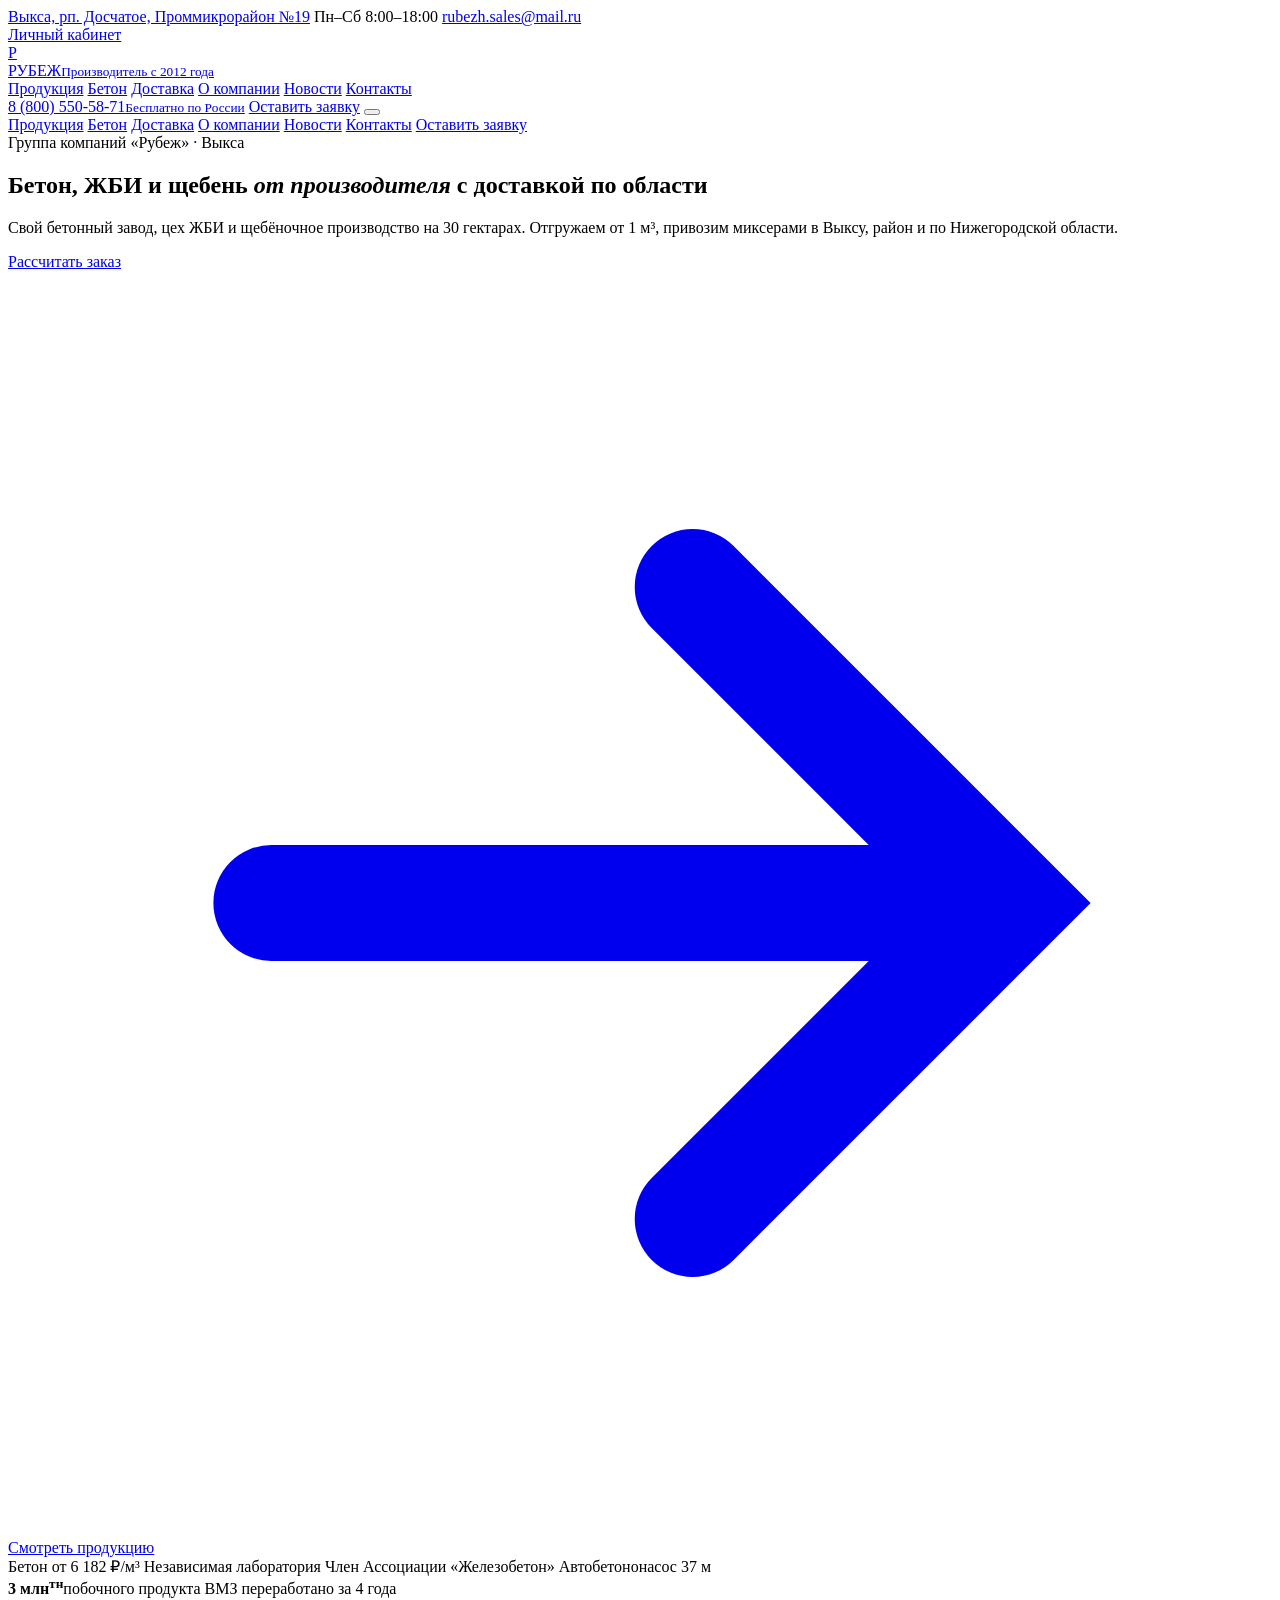
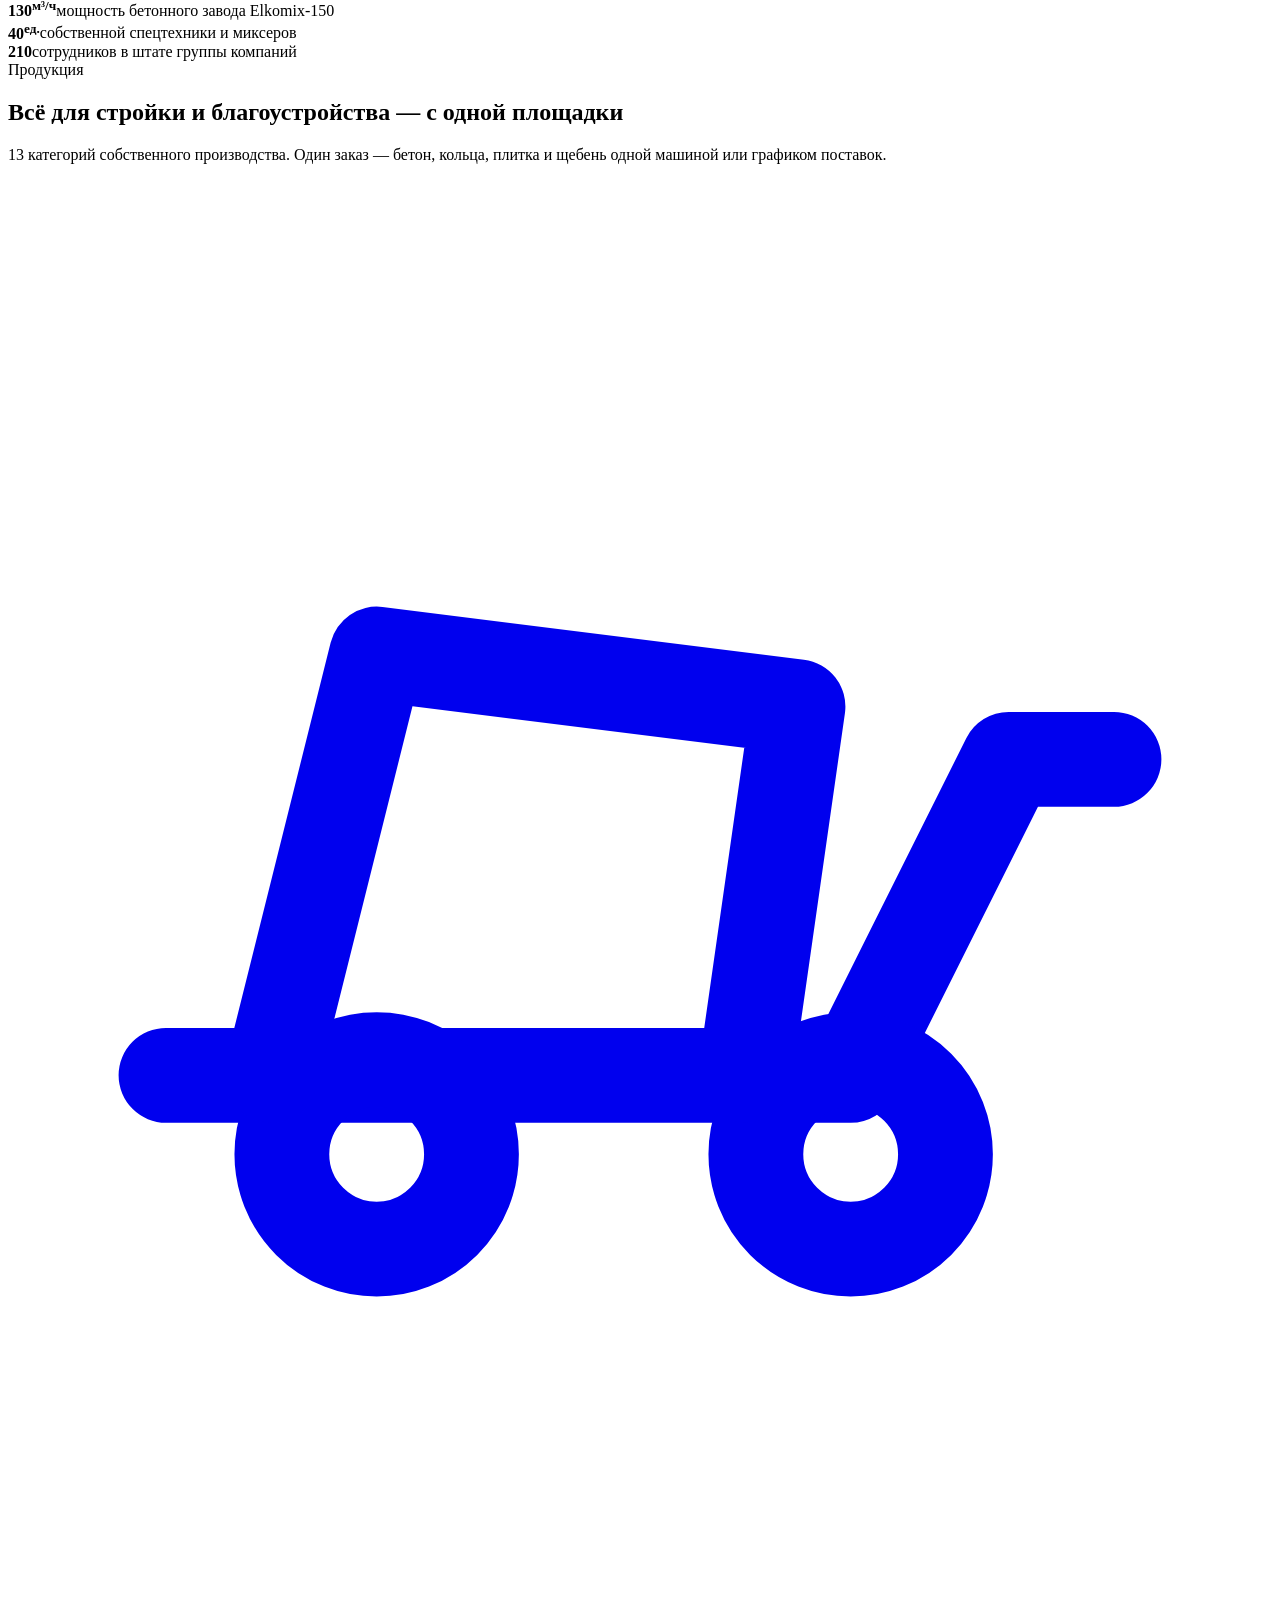
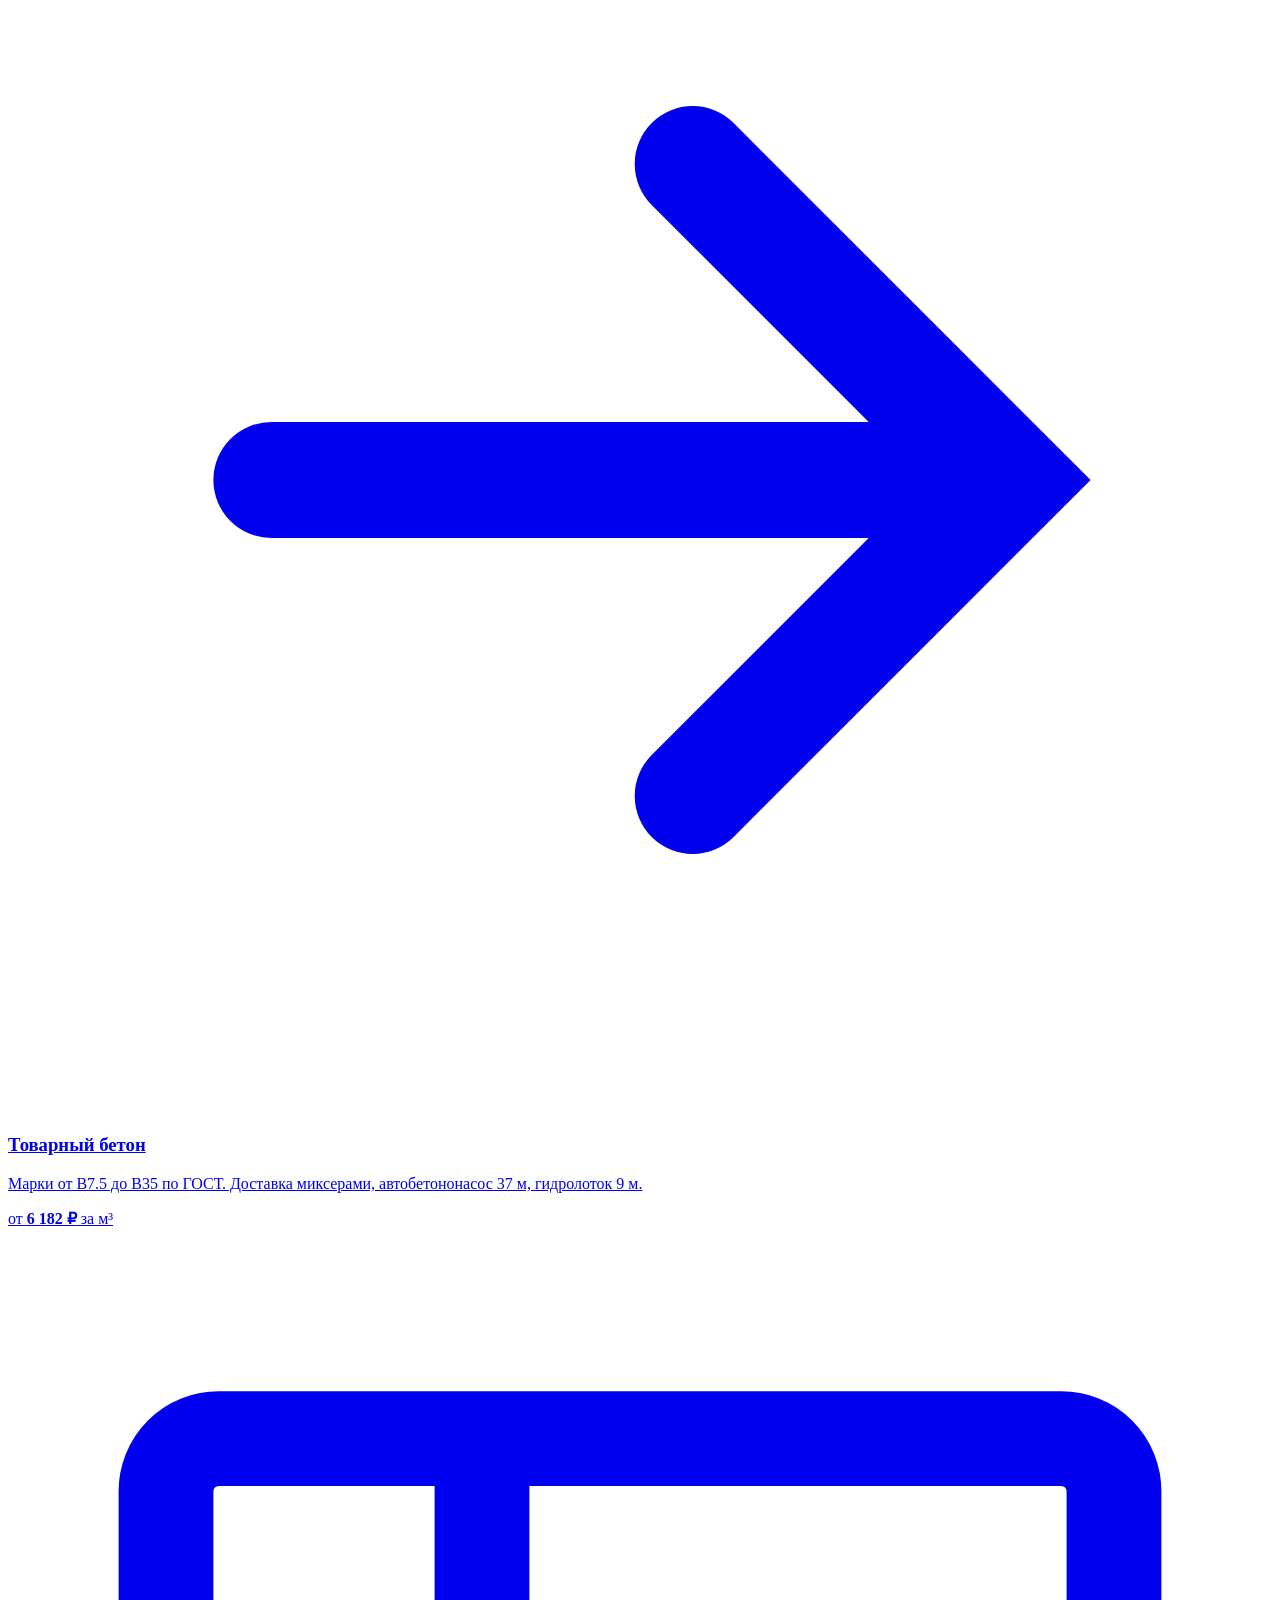
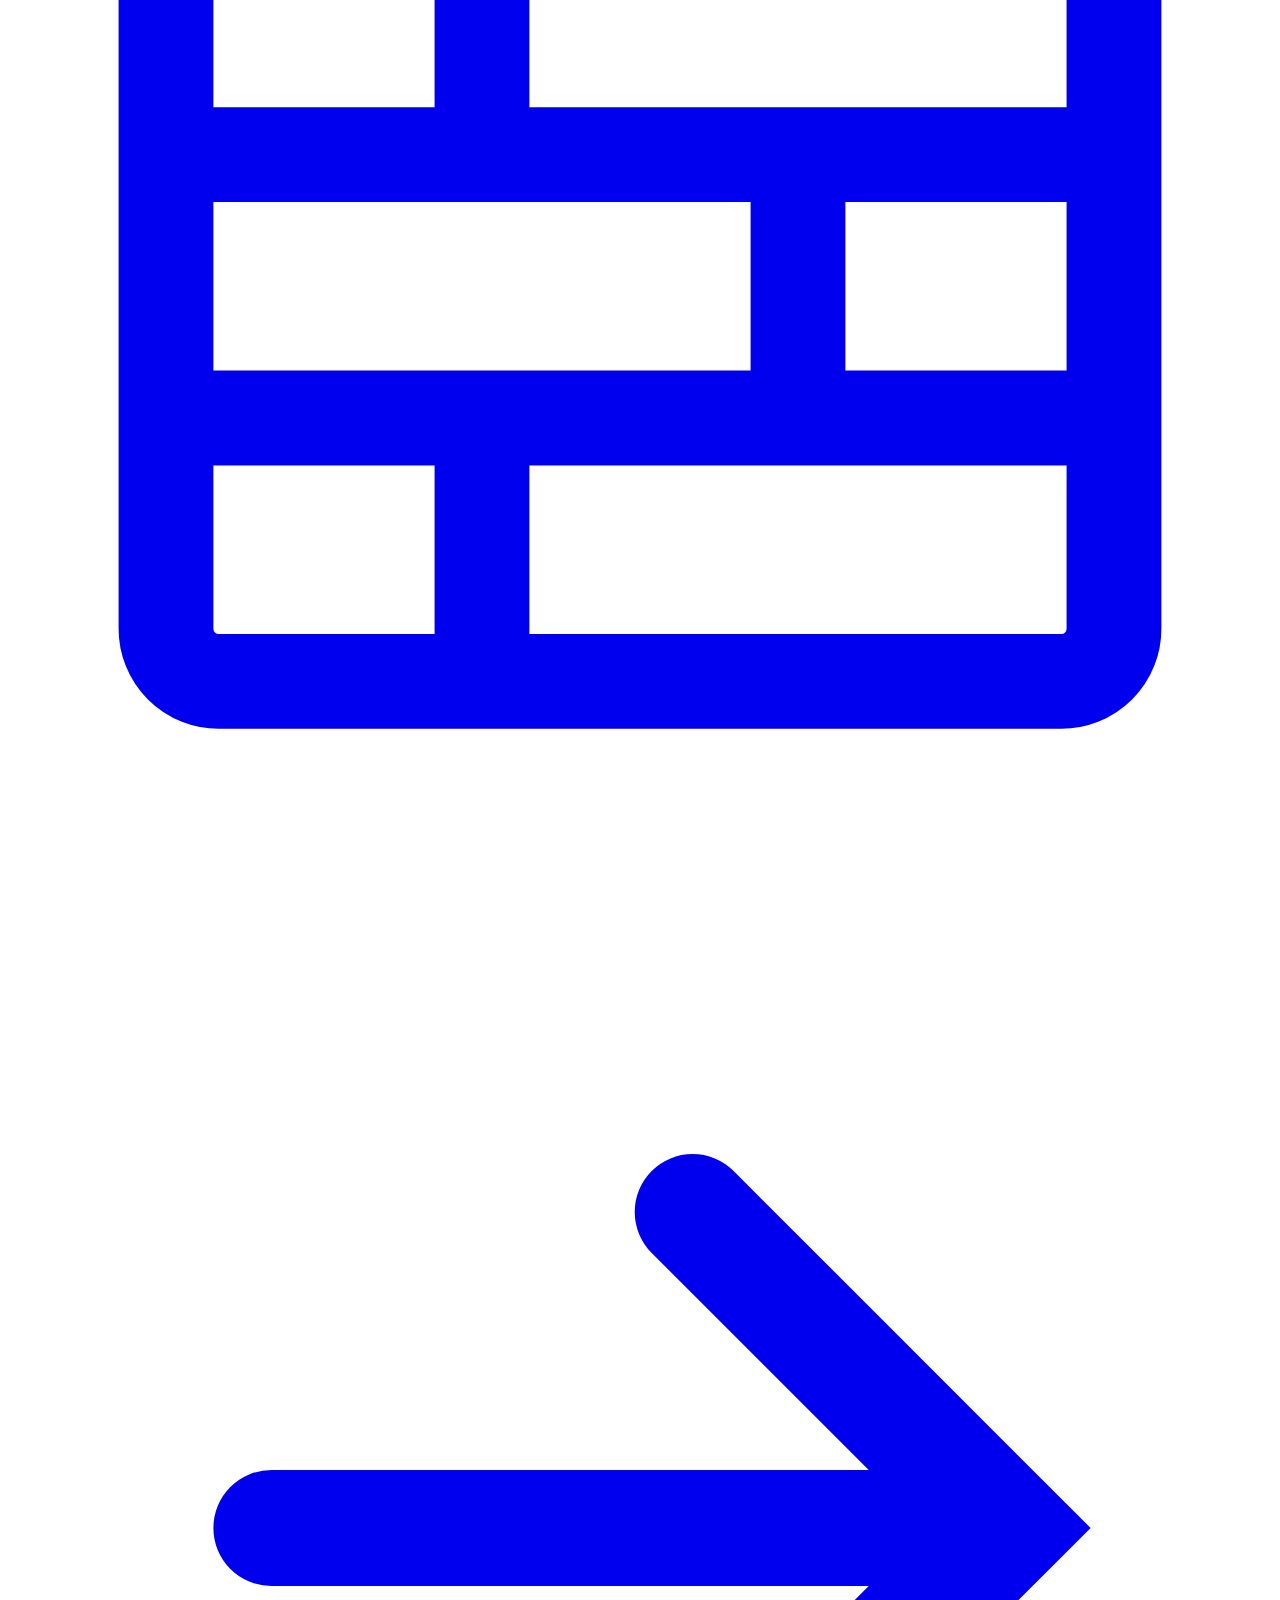
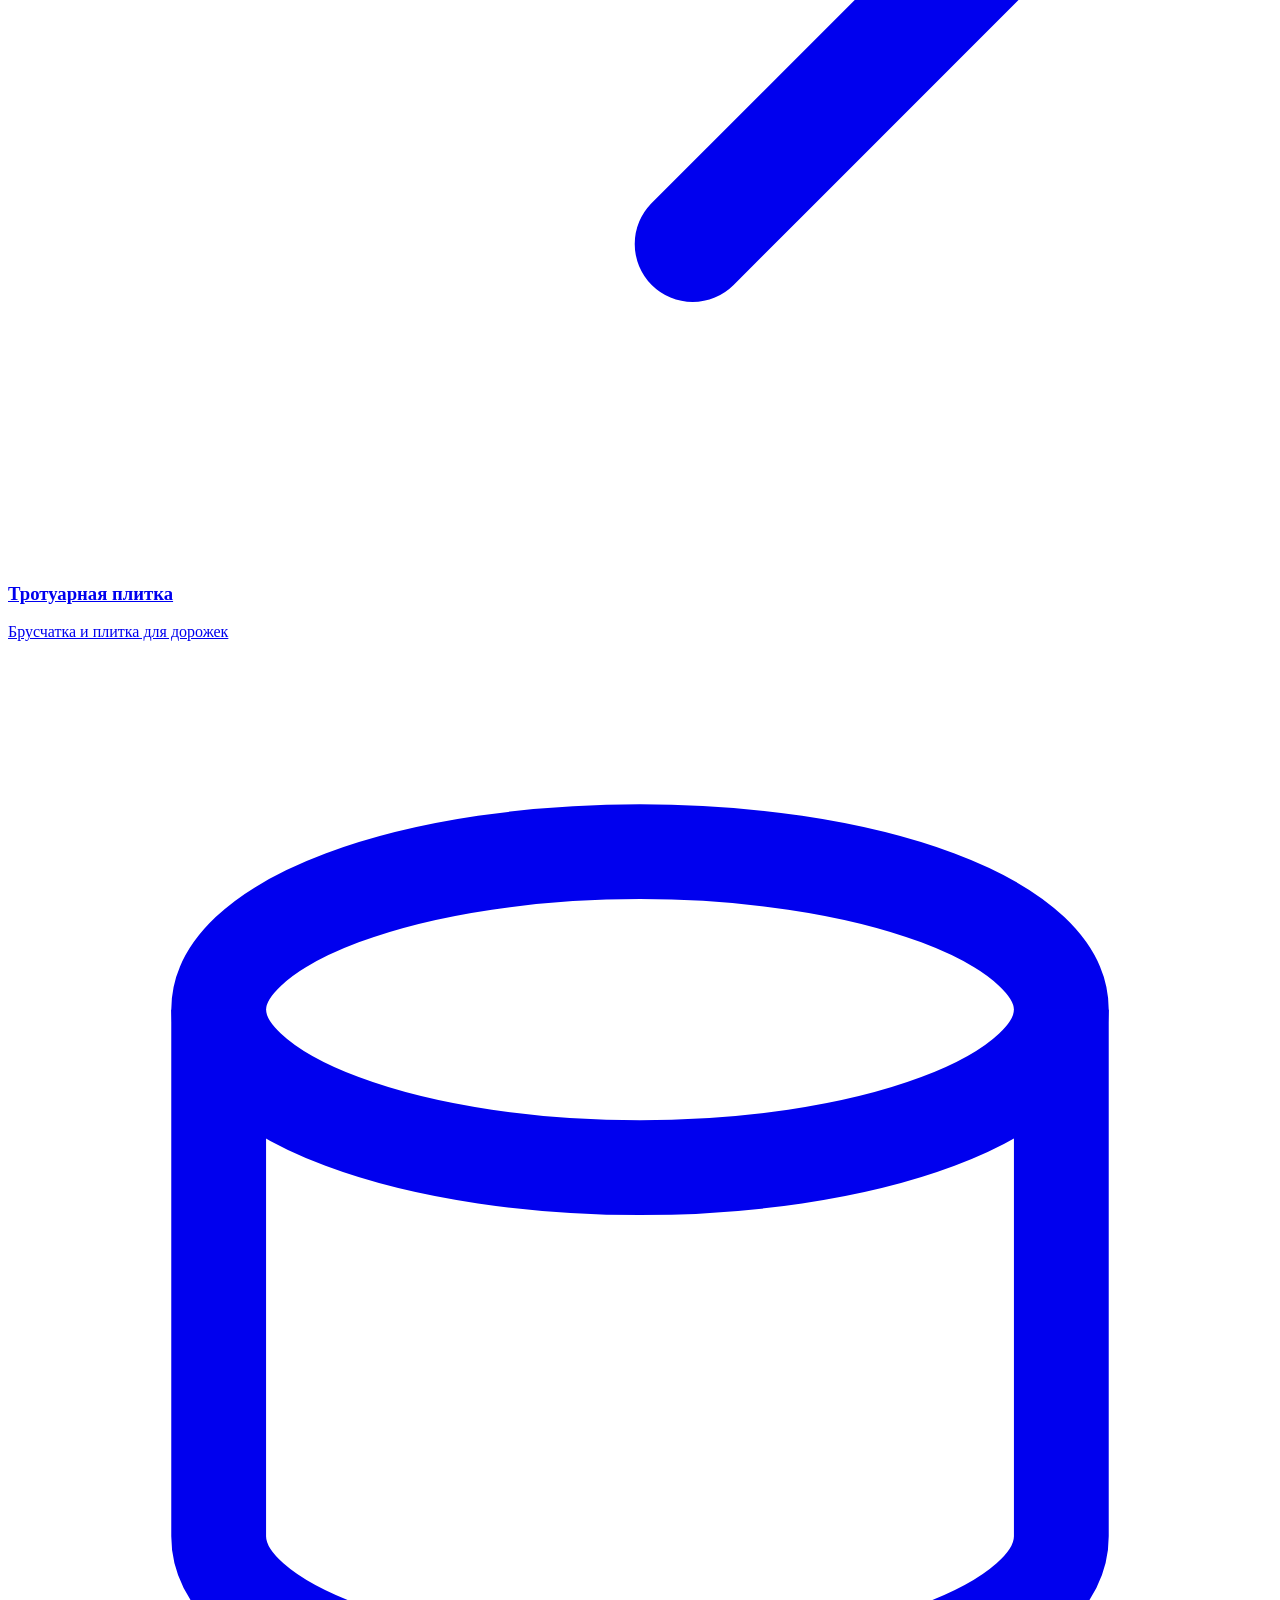
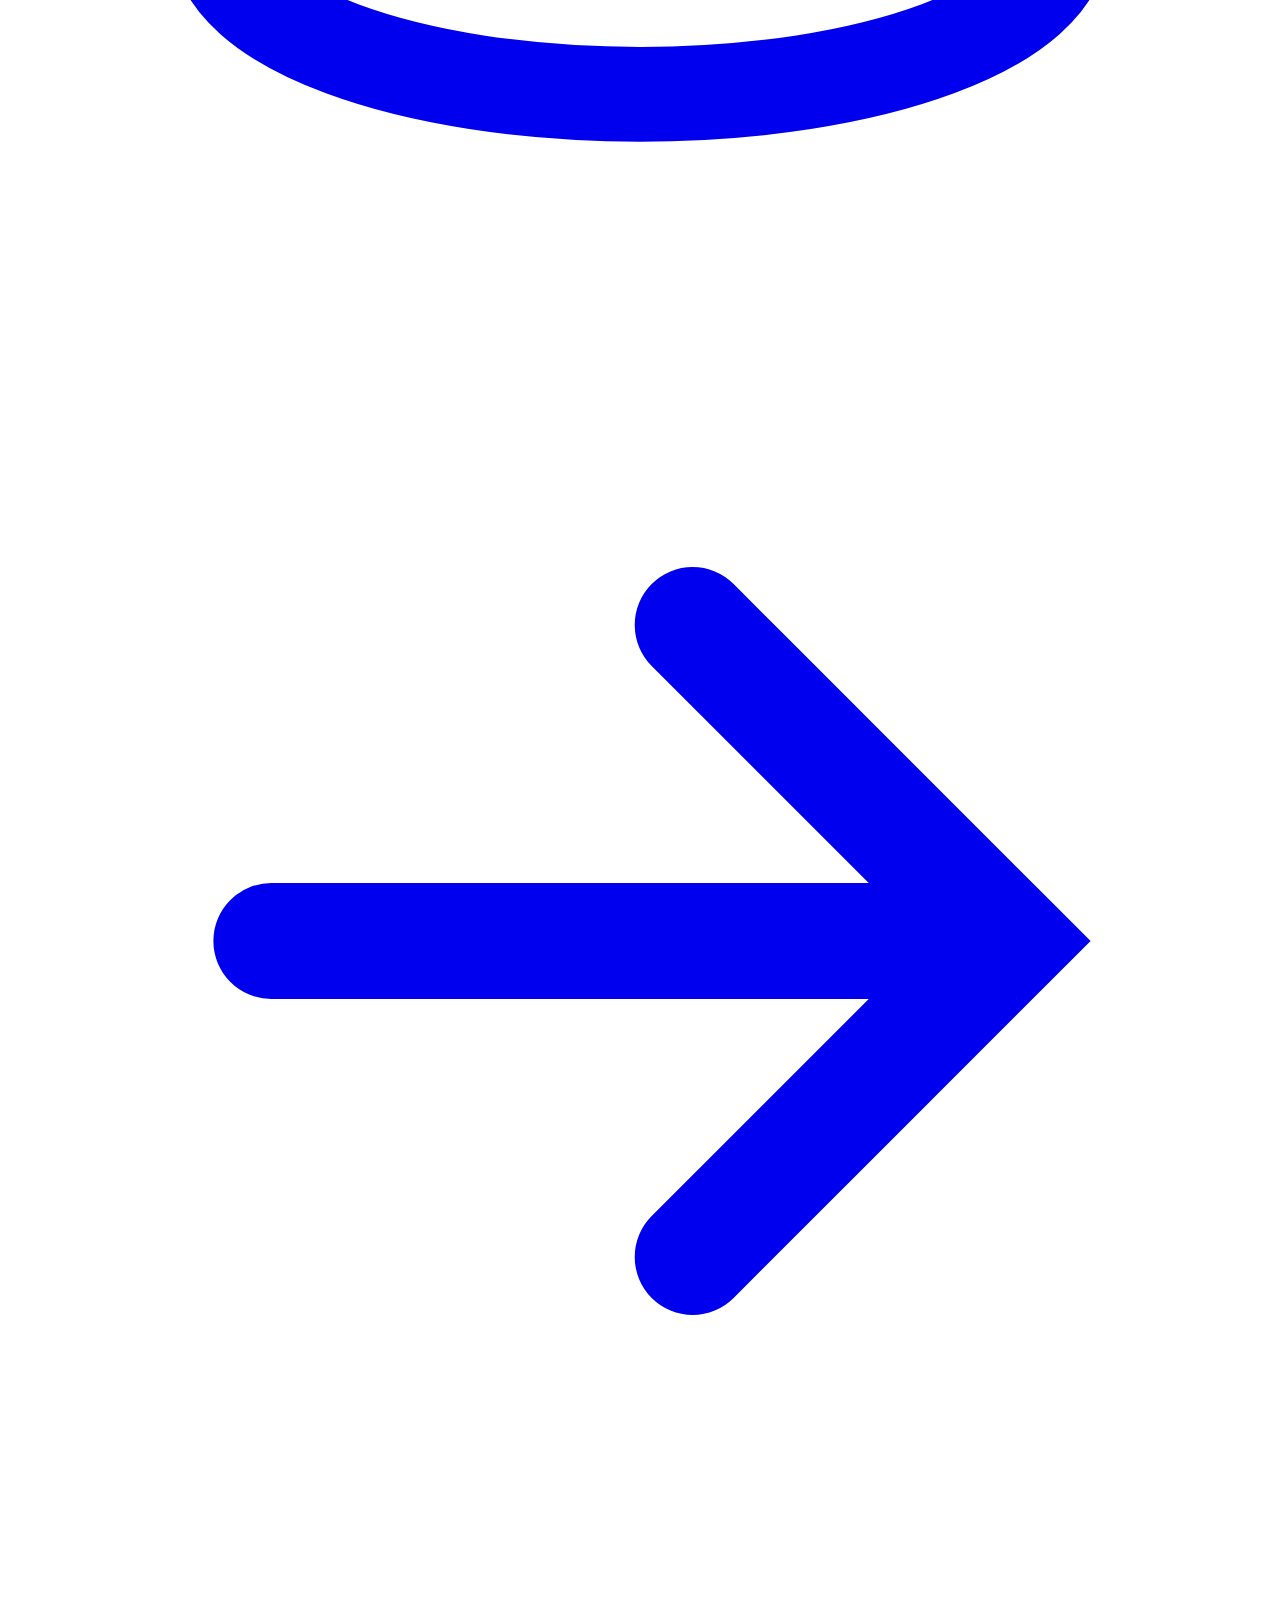
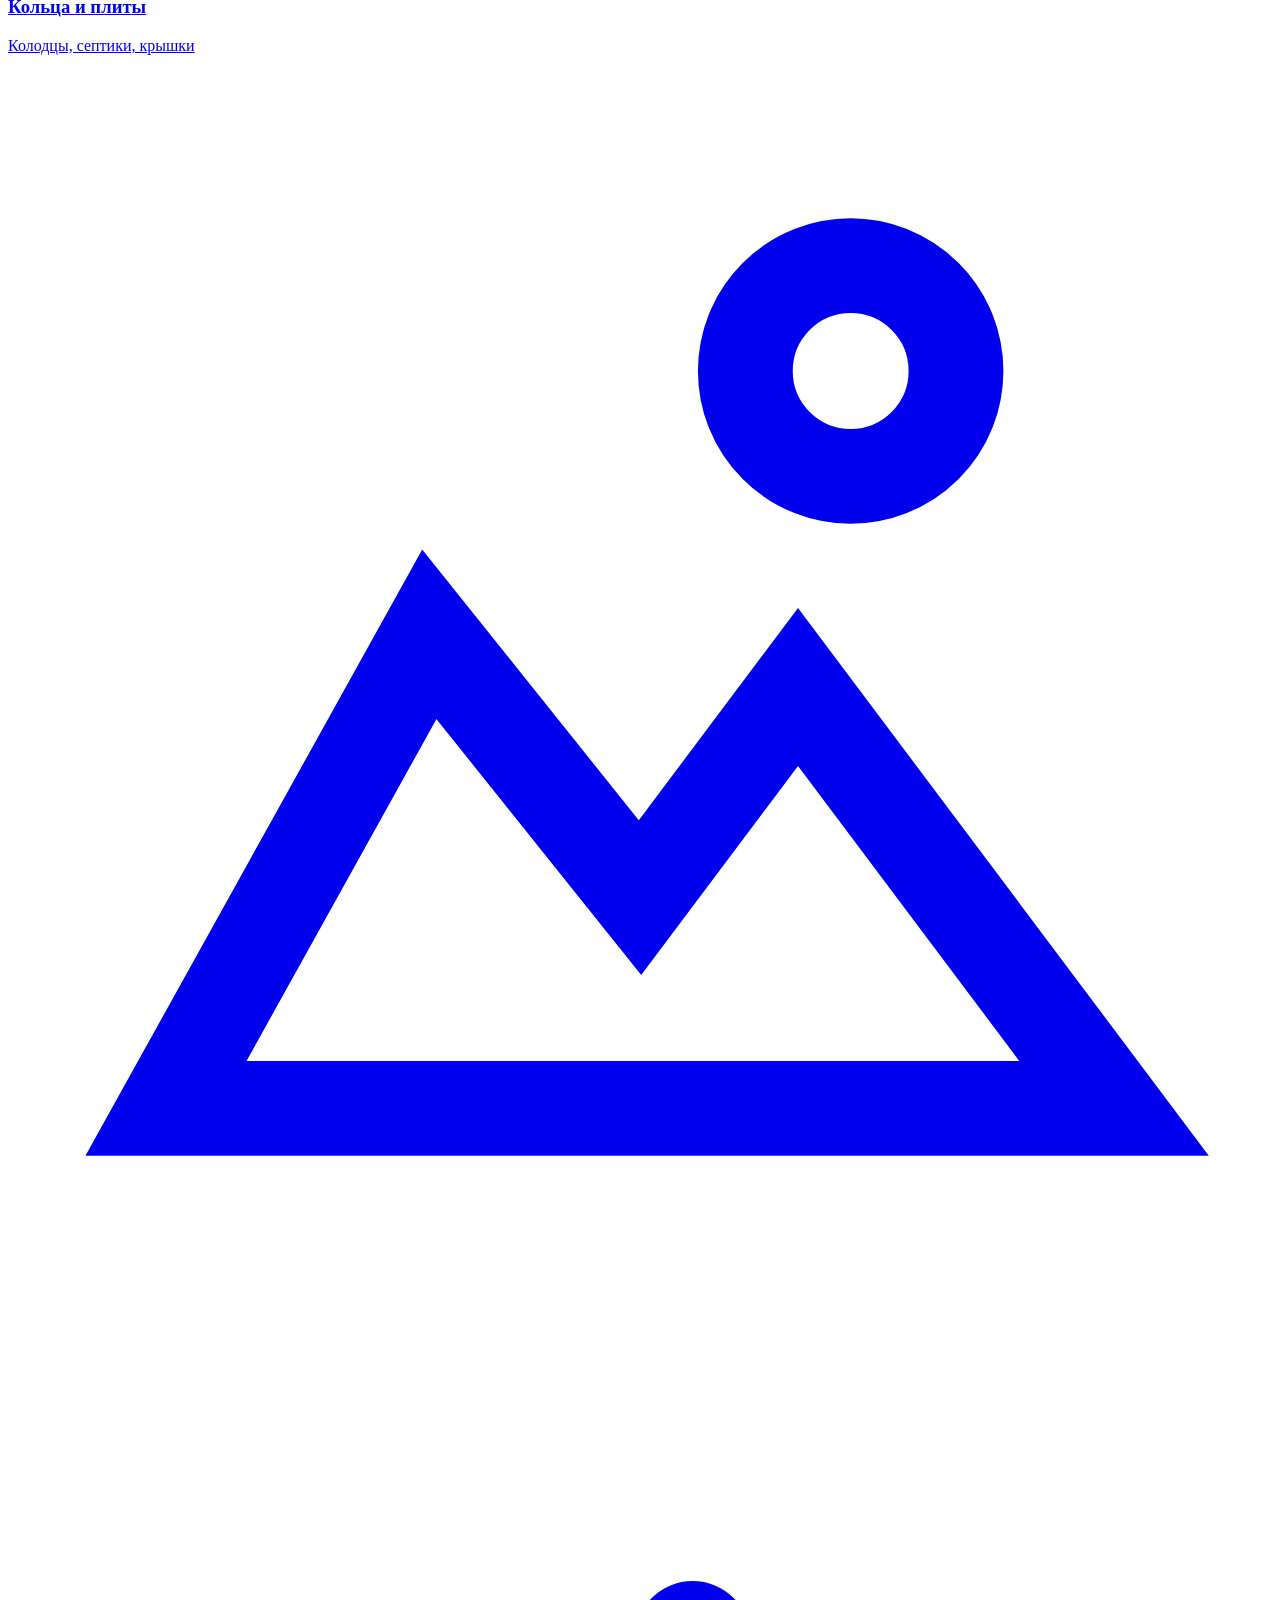
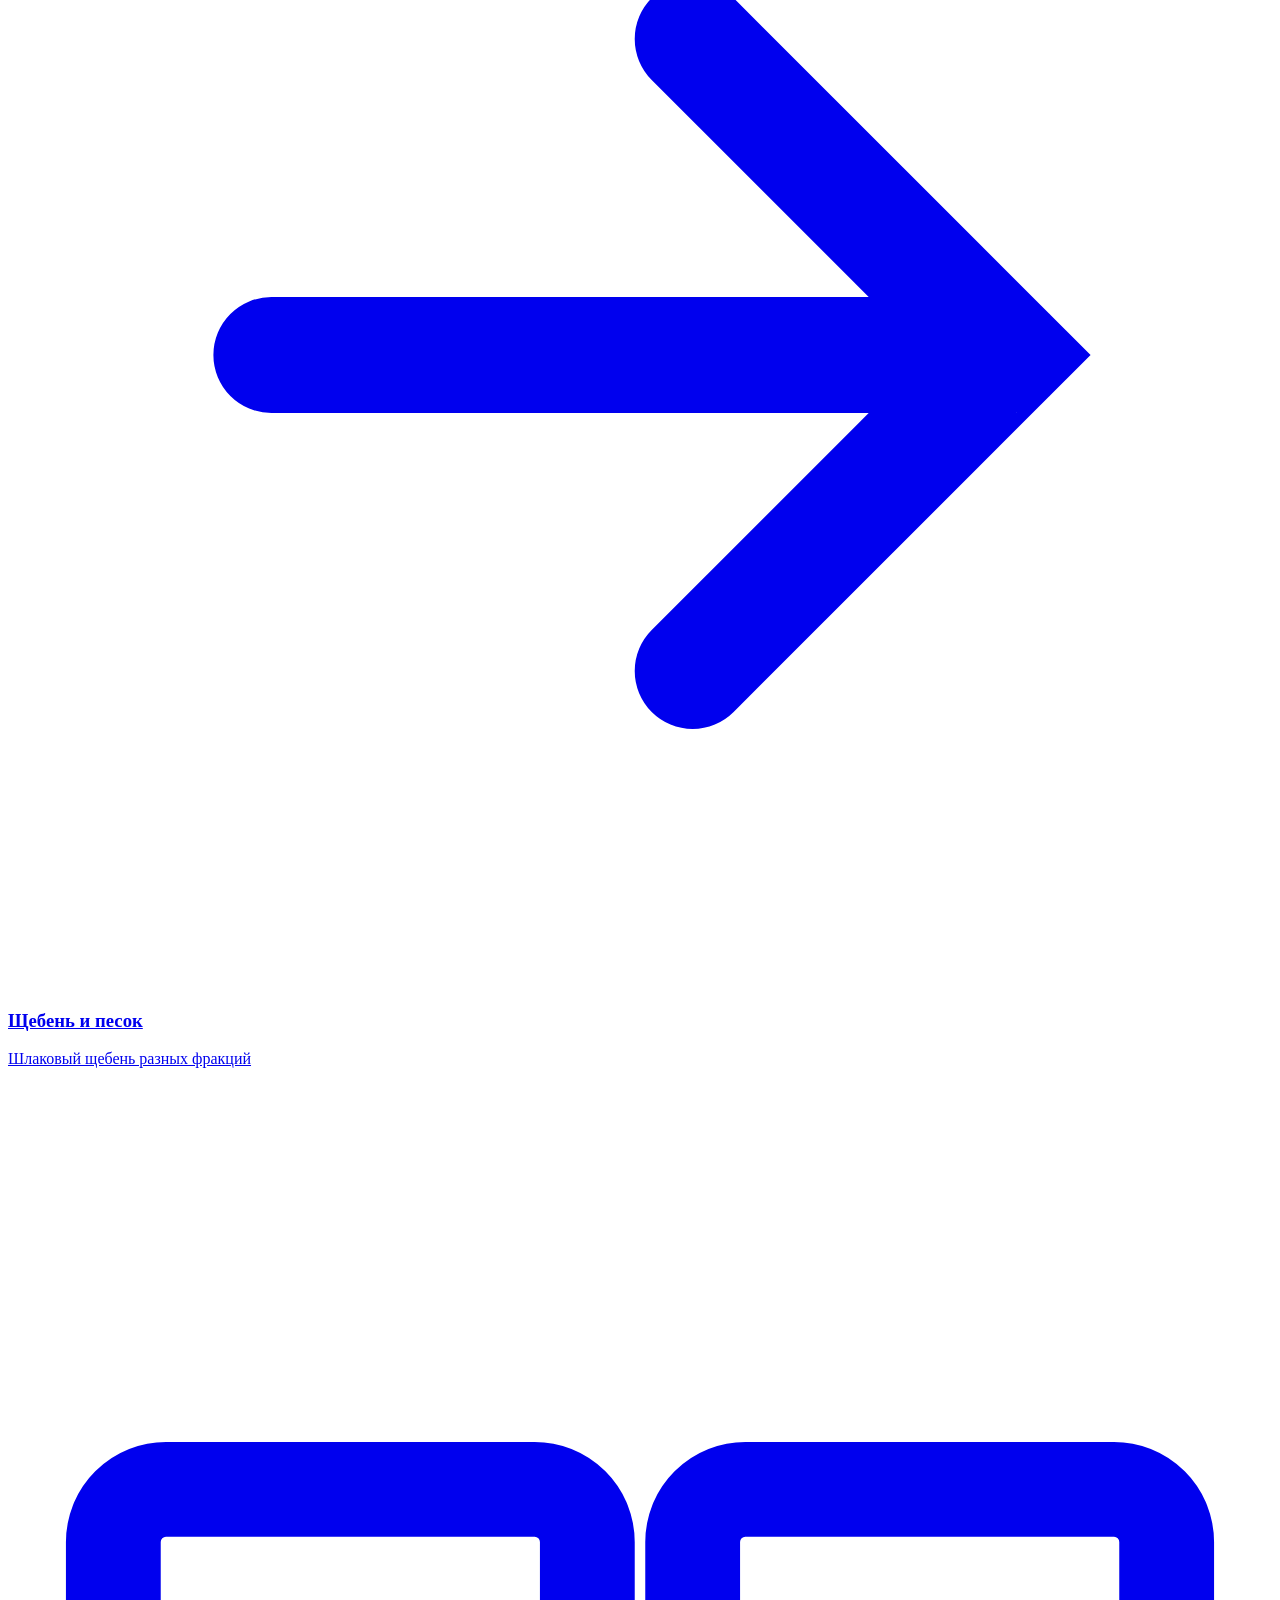
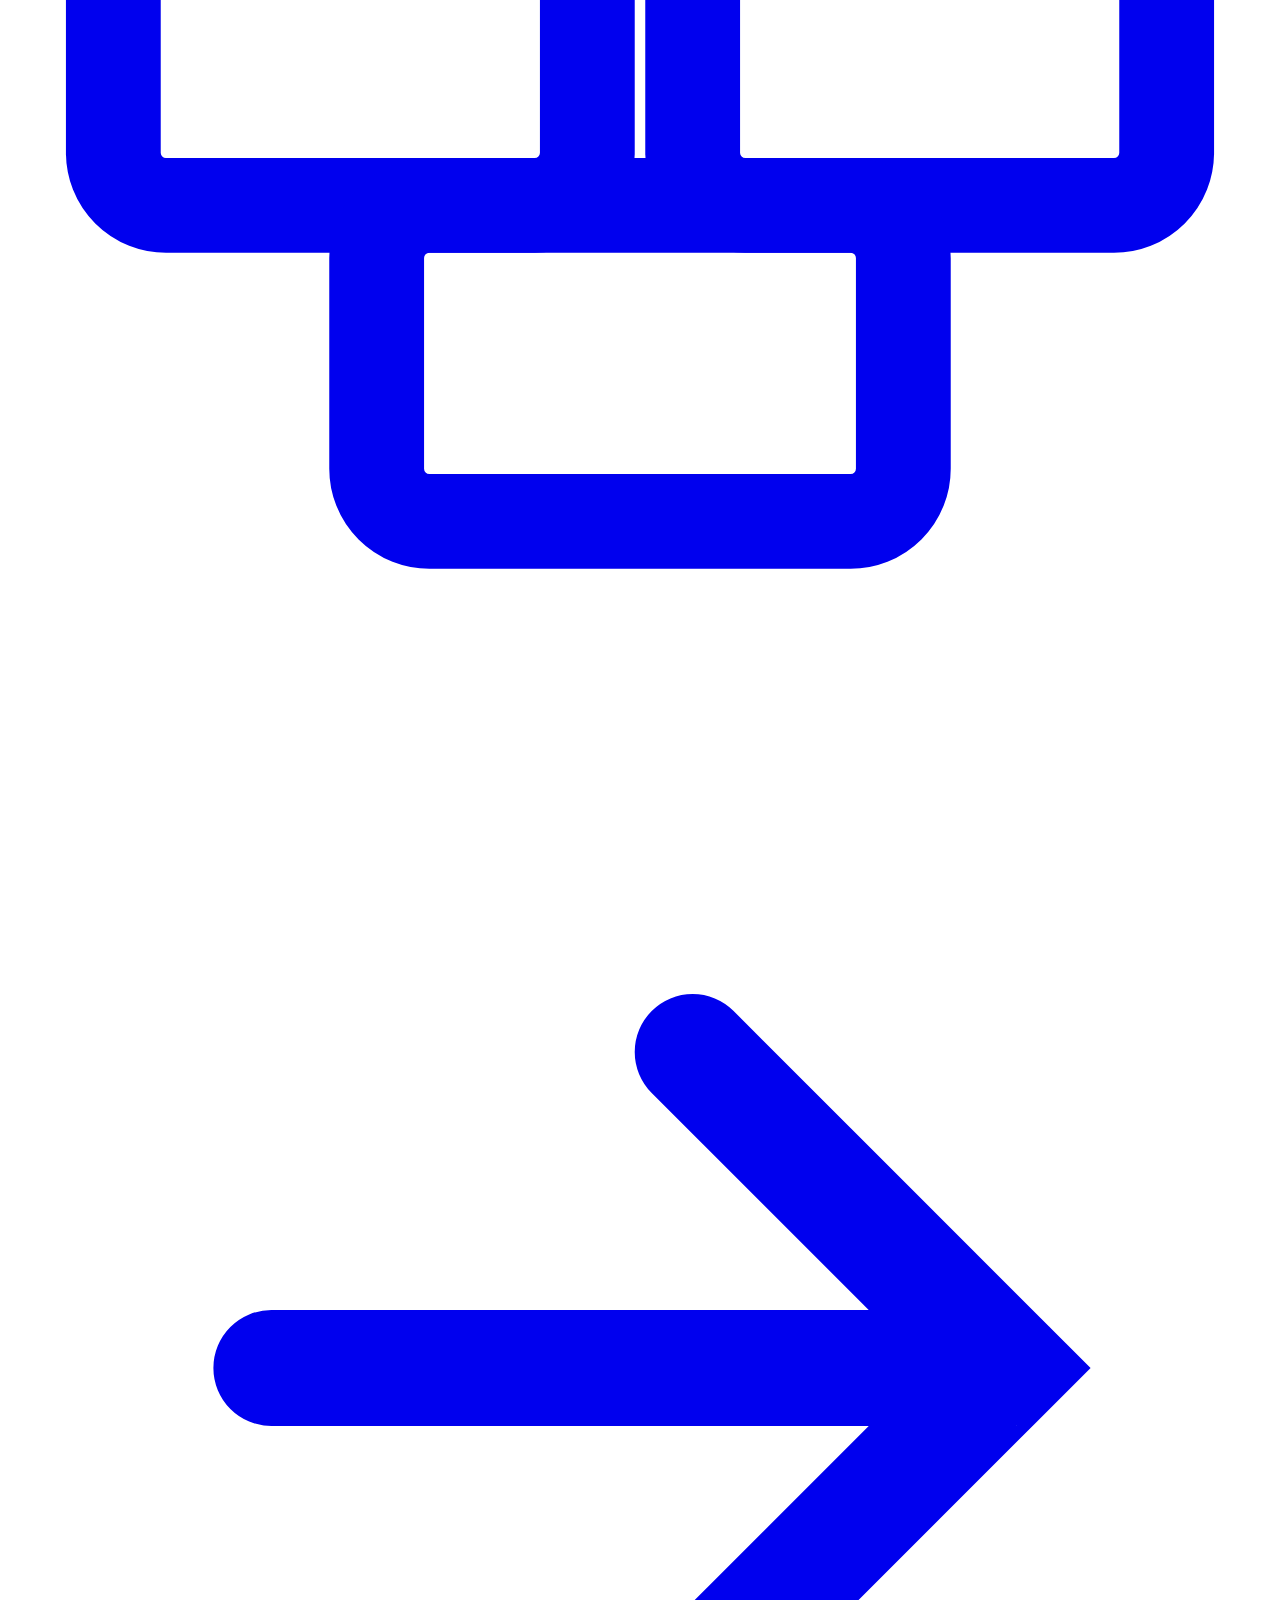
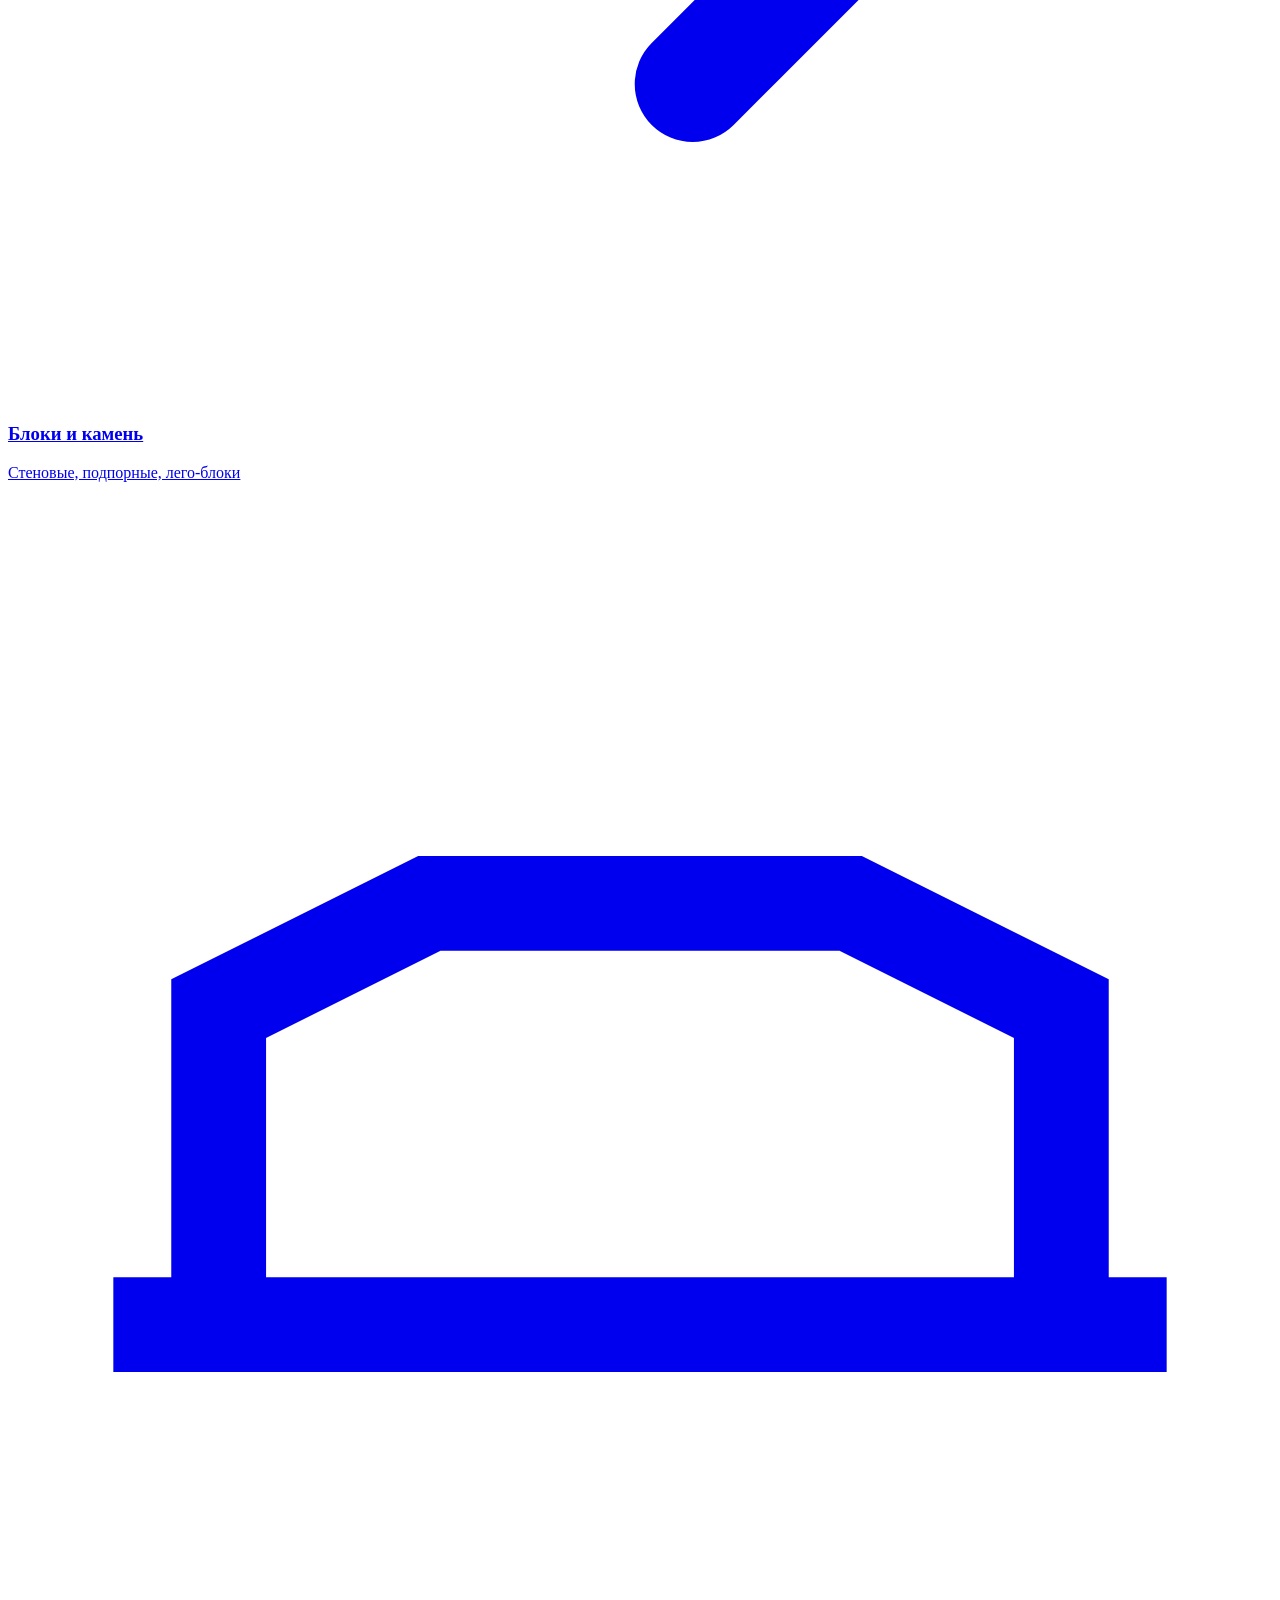
==== index.html @ ec4f53f9 "Add files via upload" ====
<!doctype html>
<html lang="ru">
<head>
<meta charset="utf-8">
<meta name="viewport" content="width=device-width, initial-scale=1">
<title>ГК «Рубеж» — бетон, ЖБИ и нерудные материалы от производителя в Выксе</title>
<meta name="description" content="Собственное производство бетона, ЖБИ, тротуарной плитки, щебня и песка в Выксе. Доставка миксерами по Выксе, району и Нижегородской области. Звоните: 8 (800) 550-58-71">
<link rel="preconnect" href="https://fonts.googleapis.com">
<link rel="preconnect" href="https://fonts.gstatic.com" crossorigin>
<link href="https://fonts.googleapis.com/css2?family=Manrope:wght@400;500;600;700;800&family=Unbounded:wght@500;600;700&display=swap" rel="stylesheet">
<link rel="stylesheet" href="assets/style.css">
</head>
<body>

<div class="topbar">
  <div class="container">
    <div class="tb-left">
      <a href="#contacts">Выкса, рп. Досчатое, Проммикрорайон №19</a>
      <span>Пн–Сб 8:00–18:00</span>
      <a href="mailto:rubezh.sales@mail.ru">rubezh.sales@mail.ru</a>
    </div>
    <a href="#">Личный кабинет</a>
  </div>
</div>

<header class="header">
  <div class="container">
    <a href="index.html" class="logo">
      <div class="logo-mark"><span>Р</span></div>
      <div>РУБЕЖ<small>Производитель с 2012 года</small></div>
    </a>
    <nav class="nav">
      <a href="#catalog">Продукция</a>
      <a href="beton.html">Бетон</a>
      <a href="#delivery">Доставка</a>
      <a href="#about">О компании</a>
      <a href="#news">Новости</a>
      <a href="#contacts">Контакты</a>
    </nav>
    <div class="header-right">
      <a href="tel:88005505871" class="phone">8 (800) 550-58-71<small>Бесплатно по России</small></a>
      <a href="#lead" class="btn btn-accent btn-sm">Оставить заявку</a>
      <button class="burger" aria-label="Меню"><span></span></button>
    </div>
  </div>
</header>
<div class="mobile-menu">
  <a href="#catalog">Продукция</a>
  <a href="beton.html">Бетон</a>
  <a href="#delivery">Доставка</a>
  <a href="#about">О компании</a>
  <a href="#news">Новости</a>
  <a href="#contacts">Контакты</a>
  <a href="#lead" class="btn btn-accent">Оставить заявку</a>
</div>

<!-- HERO -->
<section class="hero">
  <div class="hero-bg"></div>
  <div class="hero-grid"></div>
  <div class="container">
    <span class="eyebrow">Группа компаний «Рубеж» · Выкса</span>
    <h1>Бетон, ЖБИ и щебень <em>от&nbsp;производителя</em> с&nbsp;доставкой по&nbsp;области</h1>
    <p class="hero-lead">Свой бетонный завод, цех ЖБИ и щебёночное производство на 30 гектарах. Отгружаем от 1 м³, привозим миксерами в Выксу, район и по Нижегородской области.</p>
    <div class="hero-cta">
      <a href="#lead" class="btn btn-accent">Рассчитать заказ
        <svg class="arrow" viewBox="0 0 24 24" fill="none" stroke="currentColor" stroke-width="2.2" stroke-linecap="round"><path d="M5 12h14M13 6l6 6-6 6"/></svg></a>
      <a href="#catalog" class="btn btn-ghost">Смотреть продукцию</a>
    </div>
    <div class="hero-tags">
      <span class="tag">Бетон от 6 182 ₽/м³</span>
      <span class="tag">Независимая лаборатория</span>
      <span class="tag">Член Ассоциации «Железобетон»</span>
      <span class="tag">Автобетононасос 37 м</span>
    </div>
    <div class="hero-stats">
      <div class="stat"><b>3 млн<sup>тн</sup></b><span>побочного продукта ВМЗ переработано за 4 года</span></div>
      <div class="stat"><b>130<sup>м³/ч</sup></b><span>мощность бетонного завода Elkomix-150</span></div>
      <div class="stat"><b>40<sup>ед.</sup></b><span>собственной спецтехники и миксеров</span></div>
      <div class="stat"><b>210</b><span>сотрудников в штате группы компаний</span></div>
    </div>
  </div>
</section>

<!-- CATALOG -->
<section class="section" id="catalog">
  <div class="container">
    <div class="section-head reveal">
      <div>
        <span class="eyebrow">Продукция</span>
        <h2>Всё для стройки и благоустройства — с одной площадки</h2>
      </div>
      <p>13 категорий собственного производства. Один заказ — бетон, кольца, плитка и щебень одной машиной или графиком поставок.</p>
    </div>

    <div class="cats reveal">
      <a href="beton.html" class="cat featured">
        <div class="cat-ico">
          <svg viewBox="0 0 24 24" fill="none" stroke="currentColor" stroke-width="1.8" stroke-linecap="round" stroke-linejoin="round"><path d="M3 17h13l3-6h2"/><circle cx="7" cy="18.5" r="1.8"/><circle cx="16" cy="18.5" r="1.8"/><path d="M5 17l2-8 8 1-1 7"/></svg>
        </div>
        <span class="go"><svg class="arrow" viewBox="0 0 24 24" fill="none" stroke="currentColor" stroke-width="2.2" stroke-linecap="round"><path d="M5 12h14M13 6l6 6-6 6"/></svg></span>
        <div>
          <h3>Товарный бетон</h3>
          <p>Марки от В7.5 до В35 по ГОСТ. Доставка миксерами, автобетононасос 37 м, гидролоток 9 м.</p>
          <div class="from" style="margin-top:16px">от <b>6 182 ₽</b> за м³</div>
        </div>
      </a>

      <a href="#" class="cat">
        <div class="cat-ico"><svg viewBox="0 0 24 24" fill="none" stroke="currentColor" stroke-width="1.8"><rect x="3" y="4" width="18" height="16" rx="1"/><path d="M3 10h18M3 15h18M9 4v6M15 10v5M9 15v5"/></svg></div>
        <span class="go"><svg class="arrow" viewBox="0 0 24 24" fill="none" stroke="currentColor" stroke-width="2.2" stroke-linecap="round"><path d="M5 12h14M13 6l6 6-6 6"/></svg></span>
        <div><h3>Тротуарная плитка</h3><div class="from">Брусчатка и плитка для дорожек</div></div>
      </a>
      <a href="#" class="cat">
        <div class="cat-ico"><svg viewBox="0 0 24 24" fill="none" stroke="currentColor" stroke-width="1.8"><ellipse cx="12" cy="7" rx="8" ry="3"/><path d="M4 7v10c0 1.7 3.6 3 8 3s8-1.3 8-3V7"/></svg></div>
        <span class="go"><svg class="arrow" viewBox="0 0 24 24" fill="none" stroke="currentColor" stroke-width="2.2" stroke-linecap="round"><path d="M5 12h14M13 6l6 6-6 6"/></svg></span>
        <div><h3>Кольца и плиты</h3><div class="from">Колодцы, септики, крышки</div></div>
      </a>
      <a href="#" class="cat">
        <div class="cat-ico"><svg viewBox="0 0 24 24" fill="none" stroke="currentColor" stroke-width="1.8"><path d="M3 20l5-9 4 5 3-4 6 8z"/><circle cx="16" cy="6" r="2"/></svg></div>
        <span class="go"><svg class="arrow" viewBox="0 0 24 24" fill="none" stroke="currentColor" stroke-width="2.2" stroke-linecap="round"><path d="M5 12h14M13 6l6 6-6 6"/></svg></span>
        <div><h3>Щебень и песок</h3><div class="from">Шлаковый щебень разных фракций</div></div>
      </a>
      <a href="#" class="cat">
        <div class="cat-ico"><svg viewBox="0 0 24 24" fill="none" stroke="currentColor" stroke-width="1.8"><rect x="2" y="8" width="9" height="6" rx="1"/><rect x="13" y="8" width="9" height="6" rx="1"/><rect x="7" y="14" width="10" height="6" rx="1"/></svg></div>
        <span class="go"><svg class="arrow" viewBox="0 0 24 24" fill="none" stroke="currentColor" stroke-width="2.2" stroke-linecap="round"><path d="M5 12h14M13 6l6 6-6 6"/></svg></span>
        <div><h3>Блоки и камень</h3><div class="from">Стеновые, подпорные, лего-блоки</div></div>
      </a>

      <a href="#" class="cat">
        <div class="cat-ico"><svg viewBox="0 0 24 24" fill="none" stroke="currentColor" stroke-width="1.8"><path d="M2 16h20M4 16V10l4-2h8l4 2v6"/></svg></div>
        <span class="go"><svg class="arrow" viewBox="0 0 24 24" fill="none" stroke="currentColor" stroke-width="2.2" stroke-linecap="round"><path d="M5 12h14M13 6l6 6-6 6"/></svg></span>
        <div><h3>Бордюры и лотки</h3><div class="from">Дорожный борт, водоотвод</div></div>
      </a>
      <a href="#" class="cat">
        <div class="cat-ico"><svg viewBox="0 0 24 24" fill="none" stroke="currentColor" stroke-width="1.8"><path d="M3 9l9-5 9 5-9 5z"/><path d="M3 9v6l9 5 9-5V9"/></svg></div>
        <span class="go"><svg class="arrow" viewBox="0 0 24 24" fill="none" stroke="currentColor" stroke-width="2.2" stroke-linecap="round"><path d="M5 12h14M13 6l6 6-6 6"/></svg></span>
        <div><h3>Дорожные плиты</h3><div class="from">Для подъездов и площадок</div></div>
      </a>
    </div>
  </div>
</section>

<!-- PRICES + CALC -->
<section class="section" id="delivery" style="padding-top:0">
  <div class="container">
    <div class="section-head reveal">
      <div>
        <span class="eyebrow">Цены на бетон</span>
        <h2>Прозрачные цены и расчёт стоимости за&nbsp;30 секунд</h2>
      </div>
      <p>Цены указаны за 1 м³ с завода. Доставка, насос и гидролоток считаются отдельно — калькулятор покажет итог сразу.</p>
    </div>

    <div class="price-wrap">
      <div class="card reveal">
        <table class="ptable">
          <thead><tr><th>Марка</th><th>Применение</th><th style="text-align:right">Цена за м³</th></tr></thead>
          <tbody>
            <tr><td class="grade">В7.5<small>М100</small></td><td class="use">Подбетонка, стяжки, подготовка основания</td><td class="pr">6 182 ₽</td></tr>
            <tr><td class="grade">В15<small>М200</small></td><td class="use">Отмостка, дорожки, ленточный фундамент частного дома</td><td class="pr">6 890 ₽</td></tr>
            <tr><td class="grade">В22.5<small>М300</small></td><td class="use">Фундаменты, плиты перекрытия, лестницы</td><td class="pr">7 730 ₽</td></tr>
            <tr><td class="grade">В25<small>М350</small></td><td class="use">Монолитный каркас, несущие конструкции</td><td class="pr">8 630 ₽</td></tr>
            <tr><td class="grade">В30<small>М400</small></td><td class="use">Промышленные полы, ответственные конструкции</td><td class="pr">10 830 ₽</td></tr>
            <tr><td class="grade">В35<small>М450</small></td><td class="use">Мосты, гидросооружения, спецобъекты</td><td class="pr">11 830 ₽</td></tr>
          </tbody>
        </table>
        <div style="margin-top:24px;display:flex;gap:12px;flex-wrap:wrap">
          <a href="beton.html" class="btn btn-dark btn-sm">Подробнее о бетоне</a>
          <a href="#lead" class="btn btn-line btn-sm">Запросить счёт для юрлица</a>
        </div>
      </div>

      <form class="calc reveal" data-calc onsubmit="return false">
        <h3>Калькулятор бетона</h3>
        <p class="sub">Стоимость с доставкой до объекта</p>
        <div class="field">
          <label>Марка бетона</label>
          <select class="select" name="grade">
            <option value="6182">В7.5 (М100) — 6 182 ₽</option>
            <option value="6890" selected>В15 (М200) — 6 890 ₽</option>
            <option value="7730">В22.5 (М300) — 7 730 ₽</option>
            <option value="8630">В25 (М350) — 8 630 ₽</option>
            <option value="10830">В30 (М400) — 10 830 ₽</option>
            <option value="11830">В35 (М450) — 11 830 ₽</option>
          </select>
        </div>
        <div class="field">
          <label>Объём</label>
          <div class="range-row"><input type="range" name="volume" min="1" max="60" value="10"><span class="range-val" data-vol>10 м³</span></div>
        </div>
        <div class="field">
          <label>Куда везём</label>
          <div class="seg">
            <button type="button" class="on" data-zone="city">г. Выкса</button>
            <button type="button" data-zone="district">Район</button>
            <button type="button" data-zone="far">Дальше</button>
          </div>
        </div>
        <div class="field" data-km-field style="display:none">
          <label>Расстояние от завода, км</label>
          <input class="input" type="number" name="km" value="60" min="1">
        </div>
        <label class="check"><input type="checkbox" name="pump"> Нужен автобетононасос 37 м (от 4 часов)</label>
        <div class="calc-total">
          <div class="row"><span>Бетон</span><span data-out="concrete"></span></div>
          <div class="row"><span>Доставка</span><span data-out="delivery"></span></div>
          <div class="row"><span>Бетононасос</span><span data-out="pump"></span></div>
          <div class="sum"><span>Итого</span><b data-out="total"></b></div>
          <a href="#lead" class="btn btn-accent" style="width:100%">Заказать по этой цене</a>
          <p class="note">*Расчёт ориентировочный. Точную стоимость менеджер подтвердит по телефону.</p>
        </div>
      </form>
    </div>
  </div>
</section>

<!-- WHY US -->
<section class="section" style="padding-top:0">
  <div class="container">
    <div class="section-head reveal">
      <div>
        <span class="eyebrow">Почему Рубеж</span>
        <h2>Производитель, а не перекупщик</h2>
      </div>
    </div>
    <div class="features reveal">
      <div class="feature dark"><span class="num">01</span><h3>Цена завода</h3><p>Собственное сырьё — шлаковый щебень и песок — и свои мощности. Без наценки посредников.</p></div>
      <div class="feature"><span class="num">02</span><h3>Контроль качества</h3><p>Каждую партию проверяет независимая лаборатория. Паспорт качества и сертификаты к заказу.</p></div>
      <div class="feature"><span class="num">03</span><h3>Своя техника</h3><p>40 единиц спецтехники: миксеры, автобетононасос 37 м, самосвалы. Привозим в согласованное окно.</p></div>
      <div class="feature"><span class="num">04</span><h3>Большие объёмы</h3><p>Завод Elkomix-150 выдаёт до 130 м³ бетона в час — заливаем крупные объекты без «холодных швов».</p></div>
      <div class="feature"><span class="num">05</span><h3>Работа с юрлицами</h3><p>Договор, безнал с НДС, отсрочка для постоянных партнёров, закрывающие документы через ЭДО.</p></div>
      <div class="feature"><span class="num">06</span><h3>Всё в одном месте</h3><p>Бетон, ЖБИ, плитка, щебень, песок — комплектуем объект целиком одним поставщиком.</p></div>
    </div>
  </div>
</section>

<!-- ECO -->
<section class="section" id="about" style="padding-top:0">
  <div class="container">
    <div class="eco reveal">
      <div>
        <span class="eyebrow">Экология производства</span>
        <h2>Превращаем отходы металлургии в&nbsp;стройматериалы</h2>
        <p>Перерабатываем побочный продукт электросталеплавильного производства ОАО «ВМЗ» в высококачественный щебень, брусчатку и ЖБИ. Сохраняем природные ресурсы и делаем Выксу чище.</p>
        <a href="#" class="btn btn-ghost" style="margin-top:28px">О группе компаний</a>
      </div>
      <div class="eco-num">3 000 000<span>тонн побочного продукта металлургии переработано за 4 года на 30 гектарах производственных площадей</span></div>
    </div>
  </div>
</section>

<!-- COMPANIES -->
<section class="section" style="padding-top:0">
  <div class="container">
    <div class="section-head reveal">
      <div>
        <span class="eyebrow">Группа компаний</span>
        <h2>Три производства — один поставщик</h2>
      </div>
    </div>
    <div class="companies reveal">
      <div class="company">
        <div class="company-img" style="background-image:url(https://rubezh.company/images/rubezh-photo.jpg)"><span class="since">с 2012</span></div>
        <div class="company-body">
          <h3>ООО «Рубеж»</h3>
          <p>Товарный бетон, железобетонные изделия и сухие строительные смеси.</p>
          <div class="company-meta"><span>Сотрудников</span><b>130</b></div>
        </div>
      </div>
      <div class="company">
        <div class="company-img" style="background-image:url(https://rubezh.company/images/eurotrade-photo.jpg)"><span class="since">с 2018</span></div>
        <div class="company-body">
          <h3>НПП «Скала»</h3>
          <p>Брусчатка, дорожный борт, поребрик, строительный блок.</p>
          <div class="company-meta"><span>Сотрудников</span><b>30</b></div>
        </div>
      </div>
      <div class="company">
        <div class="company-img" style="background-image:url(https://rubezh.company/images/eco-rubezh-photo.jpg)"><span class="since">с 2019</span></div>
        <div class="company-body">
          <h3>ГК «Рубеж»</h3>
          <p>Шлаковый щебень различных фракций — сырьё для всех производств группы.</p>
          <div class="company-meta"><span>Сотрудников</span><b>50</b></div>
        </div>
      </div>
    </div>

    <div class="lab reveal" style="margin-top:16px">
      <div class="lab-ico"><svg viewBox="0 0 24 24" fill="none" stroke="currentColor" stroke-width="1.8" stroke-linecap="round" stroke-linejoin="round"><path d="M9 3h6M10 3v6L4.5 18.5A1.7 1.7 0 0 0 6 21h12a1.7 1.7 0 0 0 1.5-2.5L14 9V3"/><path d="M7 15h10"/></svg></div>
      <div>
        <h3>Сотрудничаем с независимой лабораторией</h3>
        <p>Контроль качества и сертификацию проводит независимая лаборатория — продукция соответствует заявленным ГОСТам и характеристикам.</p>
      </div>
      <a href="#" class="btn btn-dark btn-sm">Сертификаты</a>
    </div>
  </div>
</section>

<!-- NEWS -->
<section class="section" id="news" style="padding-top:0">
  <div class="container">
    <div class="section-head reveal">
      <div>
        <span class="eyebrow">Новости</span>
        <h2>Жизнь производства</h2>
      </div>
      <a href="#" class="btn btn-line btn-sm">Все новости</a>
    </div>
    <div class="news reveal">
      <a href="#" class="news-card">
        <div class="news-img" style="background-image:url(https://rubezh.company/images/pages/news/certificate-gk-rubezh-zhelezobeton.jpg)"></div>
        <div class="news-body"><time>Февраль 2026</time><h3>ГК «Рубеж» вступила в Ассоциацию «Железобетон»</h3></div>
      </a>
      <a href="#" class="news-card">
        <div class="news-img" style="background-image:url(https://rubezh.company/images/pages/news/zapushhen-v-rabotu-betonnyj-zavod-elkomix.jpg)"></div>
        <div class="news-body"><time>Июль 2024</time><h3>Запущен бетонный завод Elkomix-150 мощностью до 130 м³ в час</h3></div>
      </a>
      <a href="#" class="news-card">
        <div class="news-img" style="background-image:url(https://rubezh.company/images/pages/news/zapushheno-proizvodstvo-zhelezobetonnykh-izdelij-na-oborudovanii-cgm.jpg)"></div>
        <div class="news-body"><time>Июль 2023</time><h3>Запущено производство ЖБИ на оборудовании CGM</h3></div>
      </a>
    </div>
  </div>
</section>

<!-- LEAD -->
<section class="section" id="lead" style="padding-top:0">
  <div class="container">
    <div class="lead reveal">
      <div>
        <span class="eyebrow">Заявка</span>
        <h2 style="margin-top:14px">Рассчитаем заказ за&nbsp;15&nbsp;минут</h2>
        <p>Оставьте телефон — менеджер уточнит объём и адрес, подберёт марку бетона и пришлёт расчёт с доставкой в мессенджер.</p>
      </div>
      <form class="lead-form" data-demo>
        <input class="input" type="text" placeholder="Ваше имя" required>
        <input class="input" type="tel" placeholder="+7 (___) ___-__-__" required>
        <input class="input" type="text" placeholder="Что нужно? Например: бетон В15, 8 м³, Выкса">
        <button class="btn btn-accent" type="submit">Получить расчёт</button>
        <p class="agree">Нажимая кнопку, вы соглашаетесь с <a href="#">политикой обработки персональных данных</a></p>
        <div class="form-ok">Спасибо! Перезвоним в течение 15 минут в рабочее время.</div>
      </form>
    </div>
  </div>
</section>

<!-- CONTACTS -->
<section class="section" id="contacts" style="padding-top:0">
  <div class="container">
    <div class="section-head reveal">
      <div>
        <span class="eyebrow">Контакты</span>
        <h2>Приезжайте на производство</h2>
      </div>
    </div>
    <div class="contacts reveal">
      <div class="contact-list">
        <div class="contact-item">
          <div class="ci"><svg viewBox="0 0 24 24" fill="none" stroke="currentColor" stroke-width="2"><path d="M22 16.9v3a2 2 0 0 1-2.2 2 19.8 19.8 0 0 1-8.6-3.1 19.5 19.5 0 0 1-6-6A19.8 19.8 0 0 1 2.1 4.2 2 2 0 0 1 4.1 2h3a2 2 0 0 1 2 1.7c.1.9.4 1.8.7 2.7a2 2 0 0 1-.5 2.1L8 9.8a16 16 0 0 0 6 6l1.3-1.3a2 2 0 0 1 2.1-.4c.9.3 1.8.6 2.7.7a2 2 0 0 1 1.7 2z"/></svg></div>
          <div><small>Телефон отдела продаж</small><b><a href="tel:88005505871">8 (800) 550-58-71</a></b></div>
        </div>
        <div class="contact-item">
          <div class="ci"><svg viewBox="0 0 24 24" fill="none" stroke="currentColor" stroke-width="2"><rect x="2" y="4" width="20" height="16" rx="2"/><path d="M22 7l-10 6L2 7"/></svg></div>
          <div><small>E-mail</small><b><a href="mailto:rubezh.sales@mail.ru">rubezh.sales@mail.ru</a></b></div>
        </div>
        <div class="contact-item">
          <div class="ci"><svg viewBox="0 0 24 24" fill="none" stroke="currentColor" stroke-width="2"><path d="M12 22s7-6.2 7-12a7 7 0 0 0-14 0c0 5.8 7 12 7 12z"/><circle cx="12" cy="10" r="2.5"/></svg></div>
          <div><small>Адрес производства</small><b>607060, Нижегородская обл., г.&nbsp;о. Выкса, рп. Досчатое, Проммикрорайон №19, зд. 6/2</b></div>
        </div>
        <div class="contact-item">
          <div class="ci"><svg viewBox="0 0 24 24" fill="none" stroke="currentColor" stroke-width="2"><circle cx="12" cy="12" r="10"/><path d="M12 6v6l4 2"/></svg></div>
          <div><small>Режим работы</small><b>Пн–Сб, 8:00–18:00</b></div>
        </div>
      </div>
      <div class="map">
        <iframe src="https://yandex.ru/map-widget/v1/?ll=42.143302%2C55.416468&z=15&pt=42.143302,55.416468,pm2orm" loading="lazy" title="Карта"></iframe>
      </div>
    </div>
  </div>
</section>

<footer class="footer">
  <div class="container">
    <div class="footer-top">
      <div>
        <a href="index.html" class="logo"><div class="logo-mark"><span>Р</span></div><div>РУБЕЖ</div></a>
        <p style="margin-top:18px;max-width:300px">Перерабатываем вторичные ресурсы в качественные строительные материалы.</p>
      </div>
      <div>
        <h4>Продукция</h4>
        <ul><li><a href="beton.html">Бетон</a></li><li><a href="#">ЖБИ и кольца</a></li><li><a href="#">Тротуарная плитка</a></li><li><a href="#">Щебень и песок</a></li><li><a href="#">Блоки</a></li></ul>
      </div>
      <div>
        <h4>Компания</h4>
        <ul><li><a href="#">О группе компаний</a></li><li><a href="#">Новости</a></li><li><a href="#">Доставка</a></li><li><a href="#">Политика конфиденциальности</a></li></ul>
      </div>
      <div>
        <h4>Связаться</h4>
        <ul><li><a href="tel:88005505871">8 (800) 550-58-71</a></li><li><a href="mailto:rubezh.sales@mail.ru">rubezh.sales@mail.ru</a></li><li>г. Выкса, рп. Досчатое</li></ul>
      </div>
    </div>
    <div class="footer-bottom">
      <span>© 2026 ООО «ГК Рубеж» · ИНН 5247057055</span>
      <span>Концепт редизайна</span>
    </div>
  </div>
</footer>

<a href="tel:88005505871" class="float-call" aria-label="Позвонить"><svg viewBox="0 0 24 24" fill="none" stroke="currentColor" stroke-width="2"><path d="M22 16.9v3a2 2 0 0 1-2.2 2 19.8 19.8 0 0 1-8.6-3.1 19.5 19.5 0 0 1-6-6A19.8 19.8 0 0 1 2.1 4.2 2 2 0 0 1 4.1 2h3a2 2 0 0 1 2 1.7c.1.9.4 1.8.7 2.7a2 2 0 0 1-.5 2.1L8 9.8a16 16 0 0 0 6 6l1.3-1.3a2 2 0 0 1 2.1-.4c.9.3 1.8.6 2.7.7a2 2 0 0 1 1.7 2z"/></svg></a>

<script src="assets/main.js"></script>
</body>
</html>
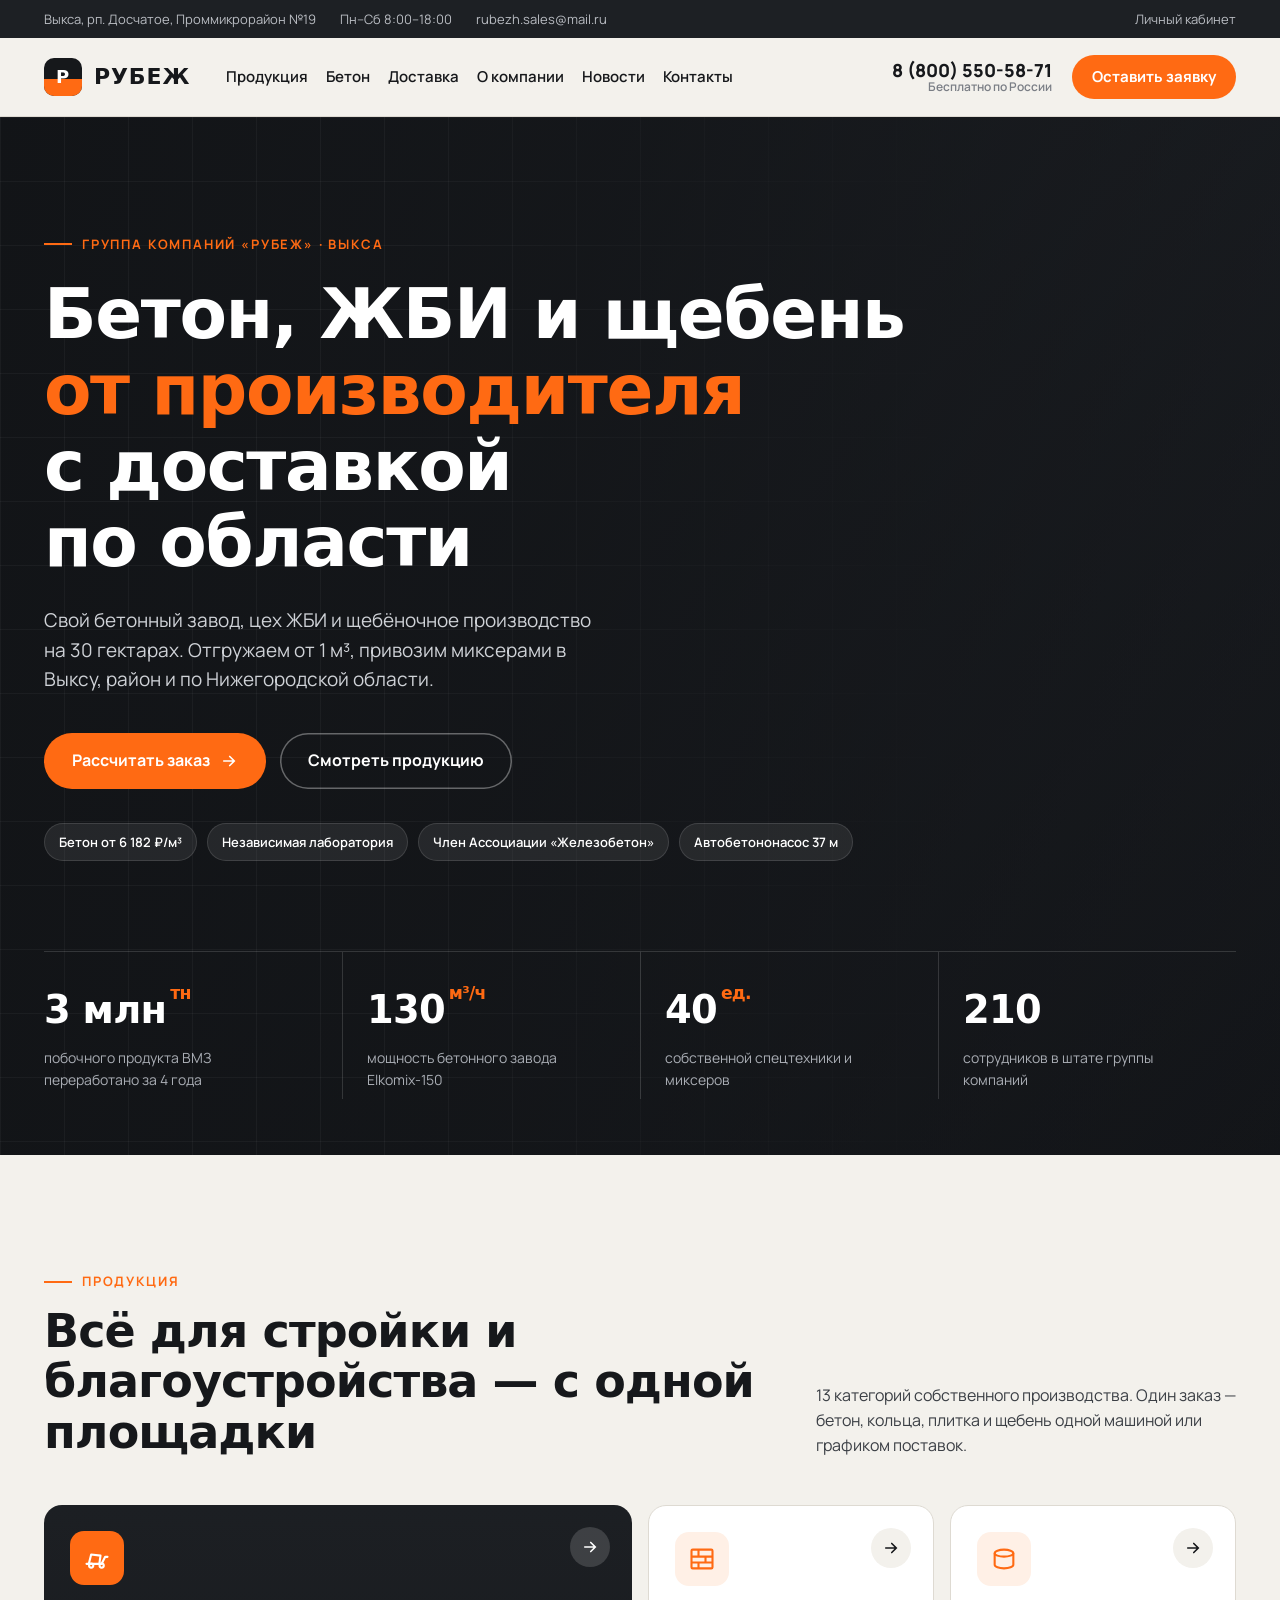
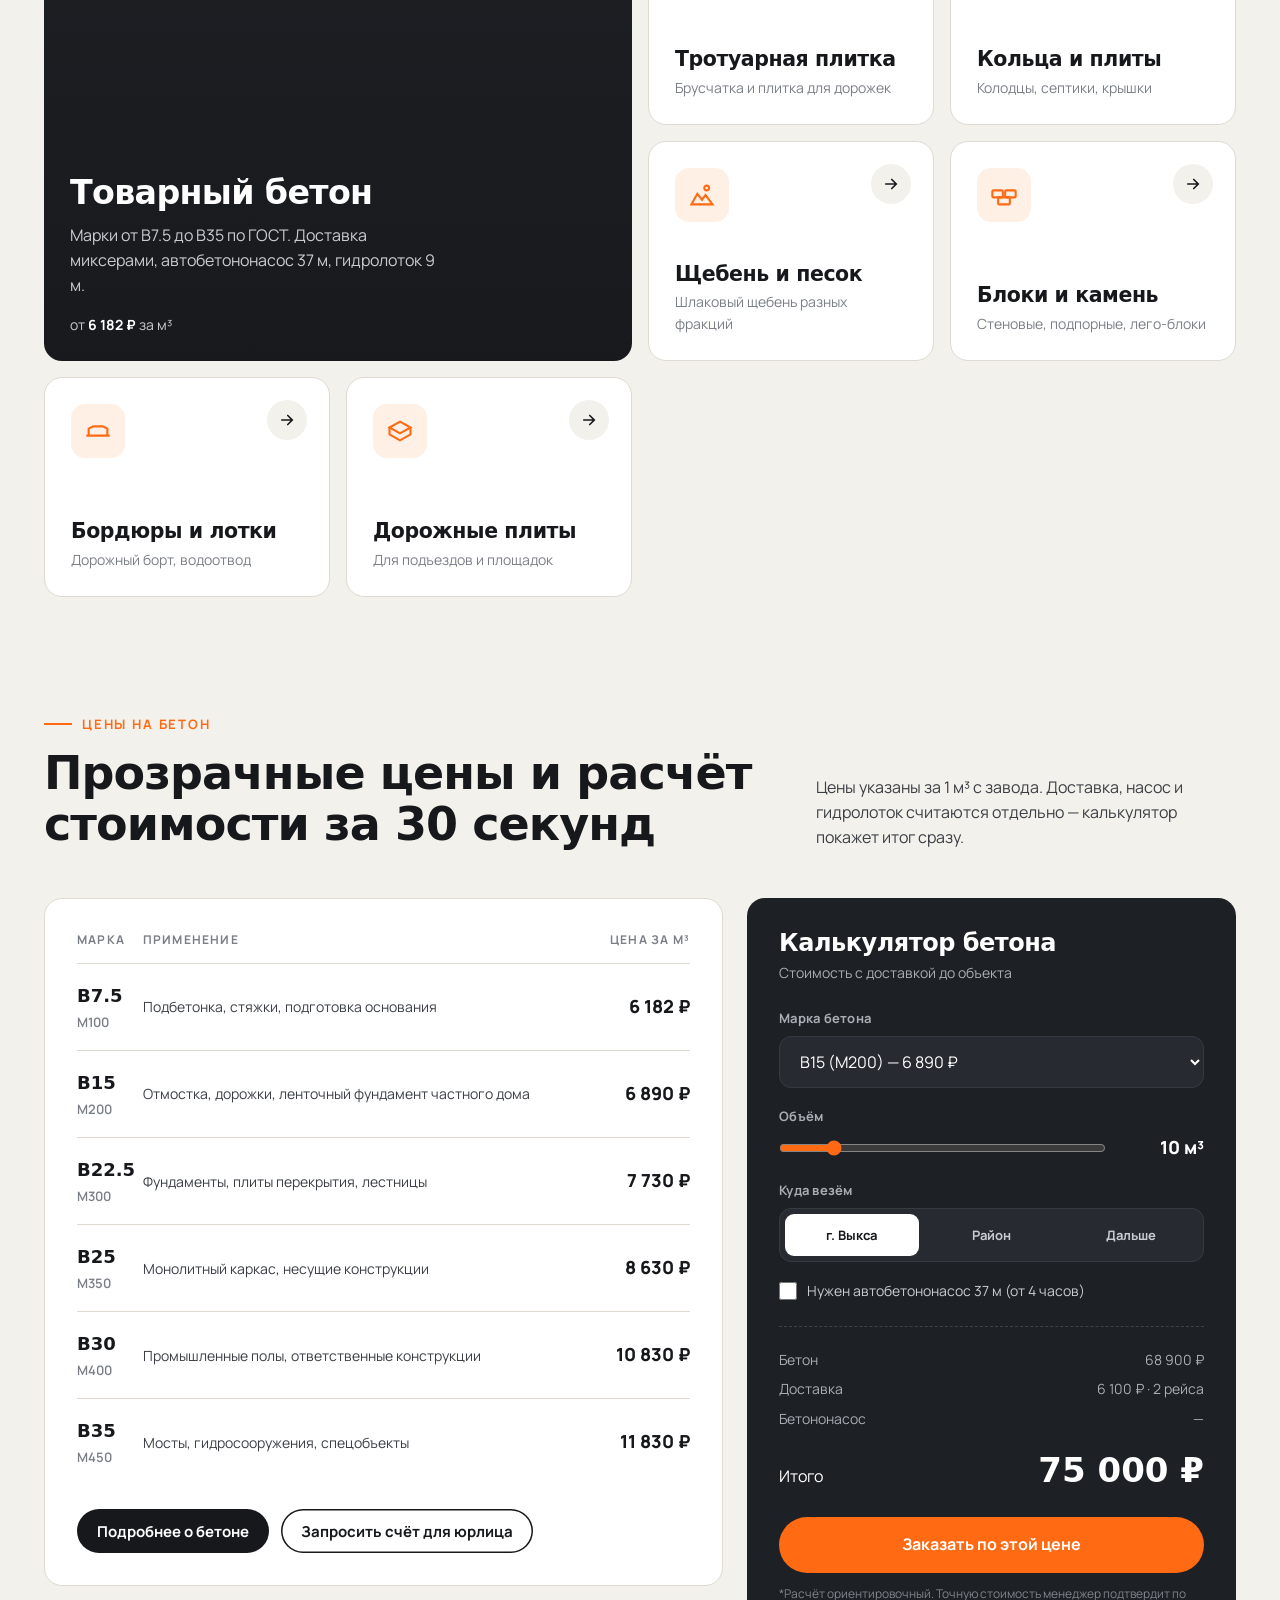
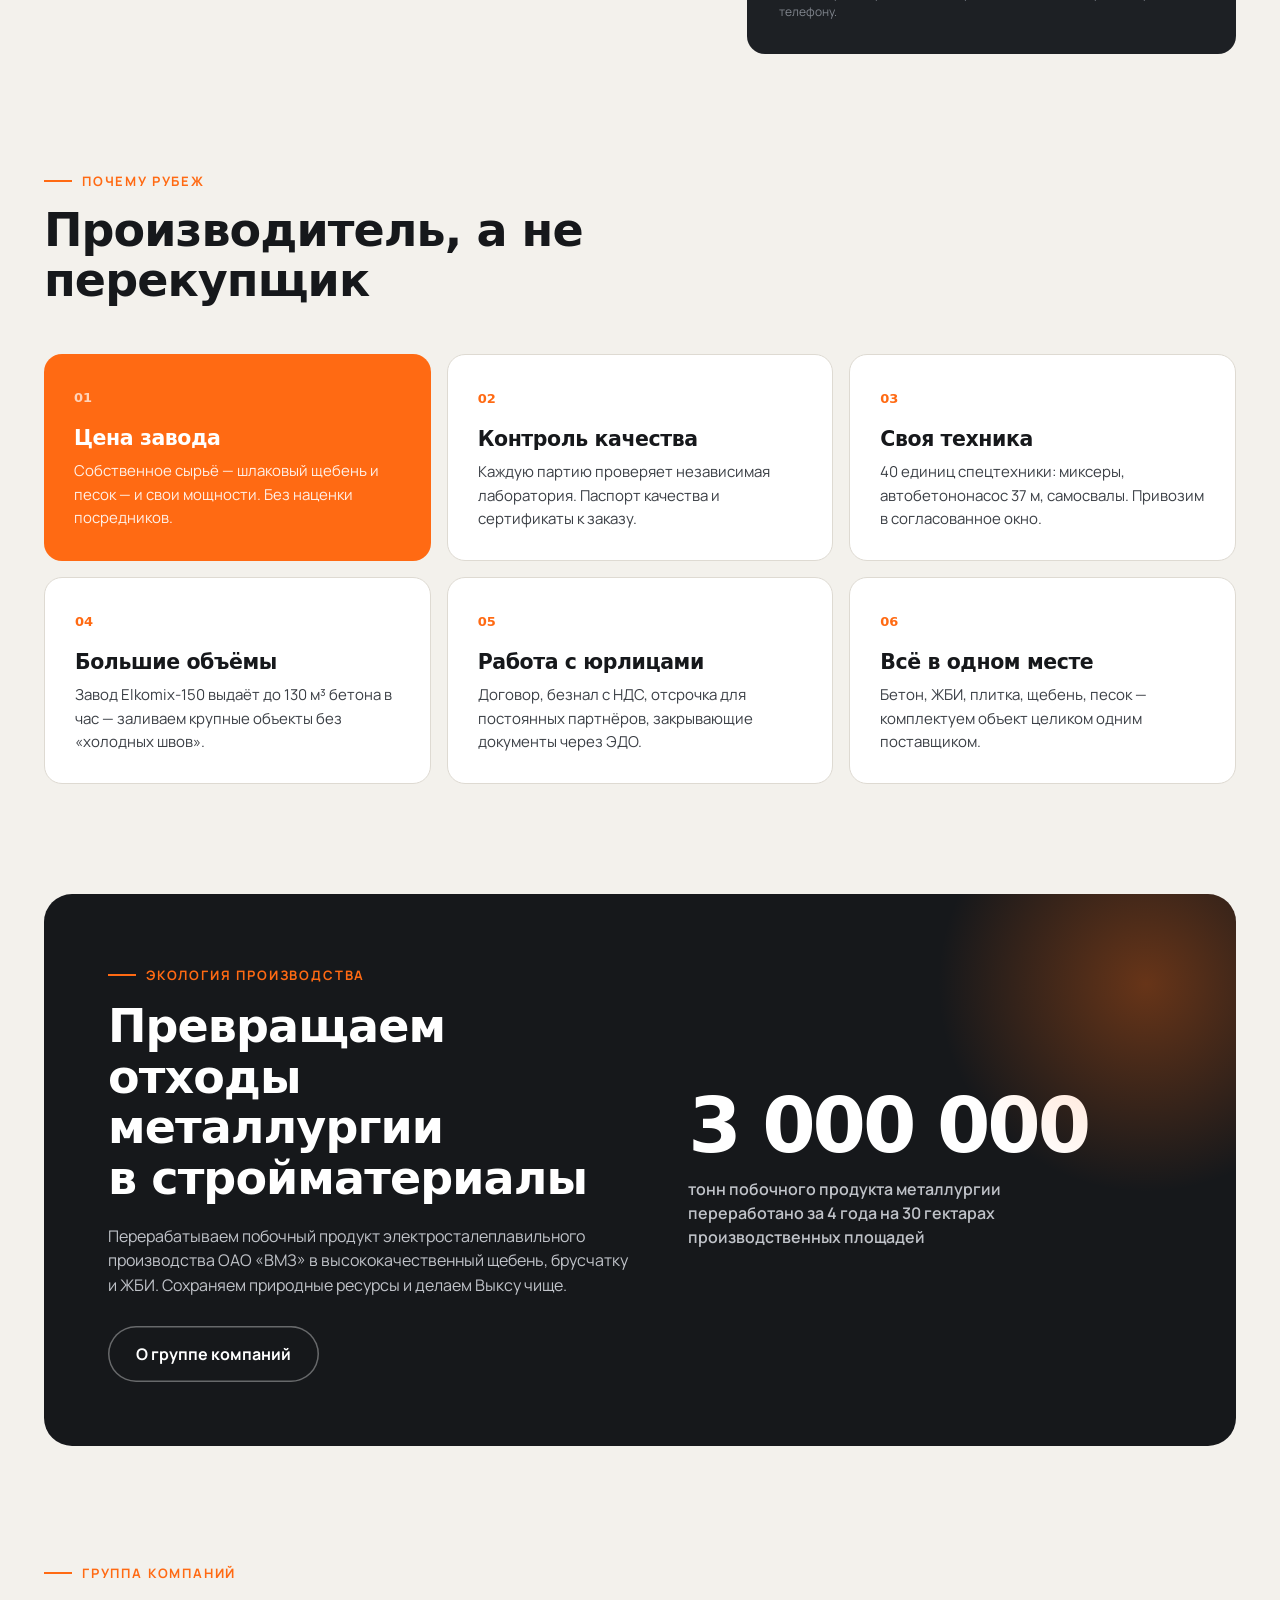
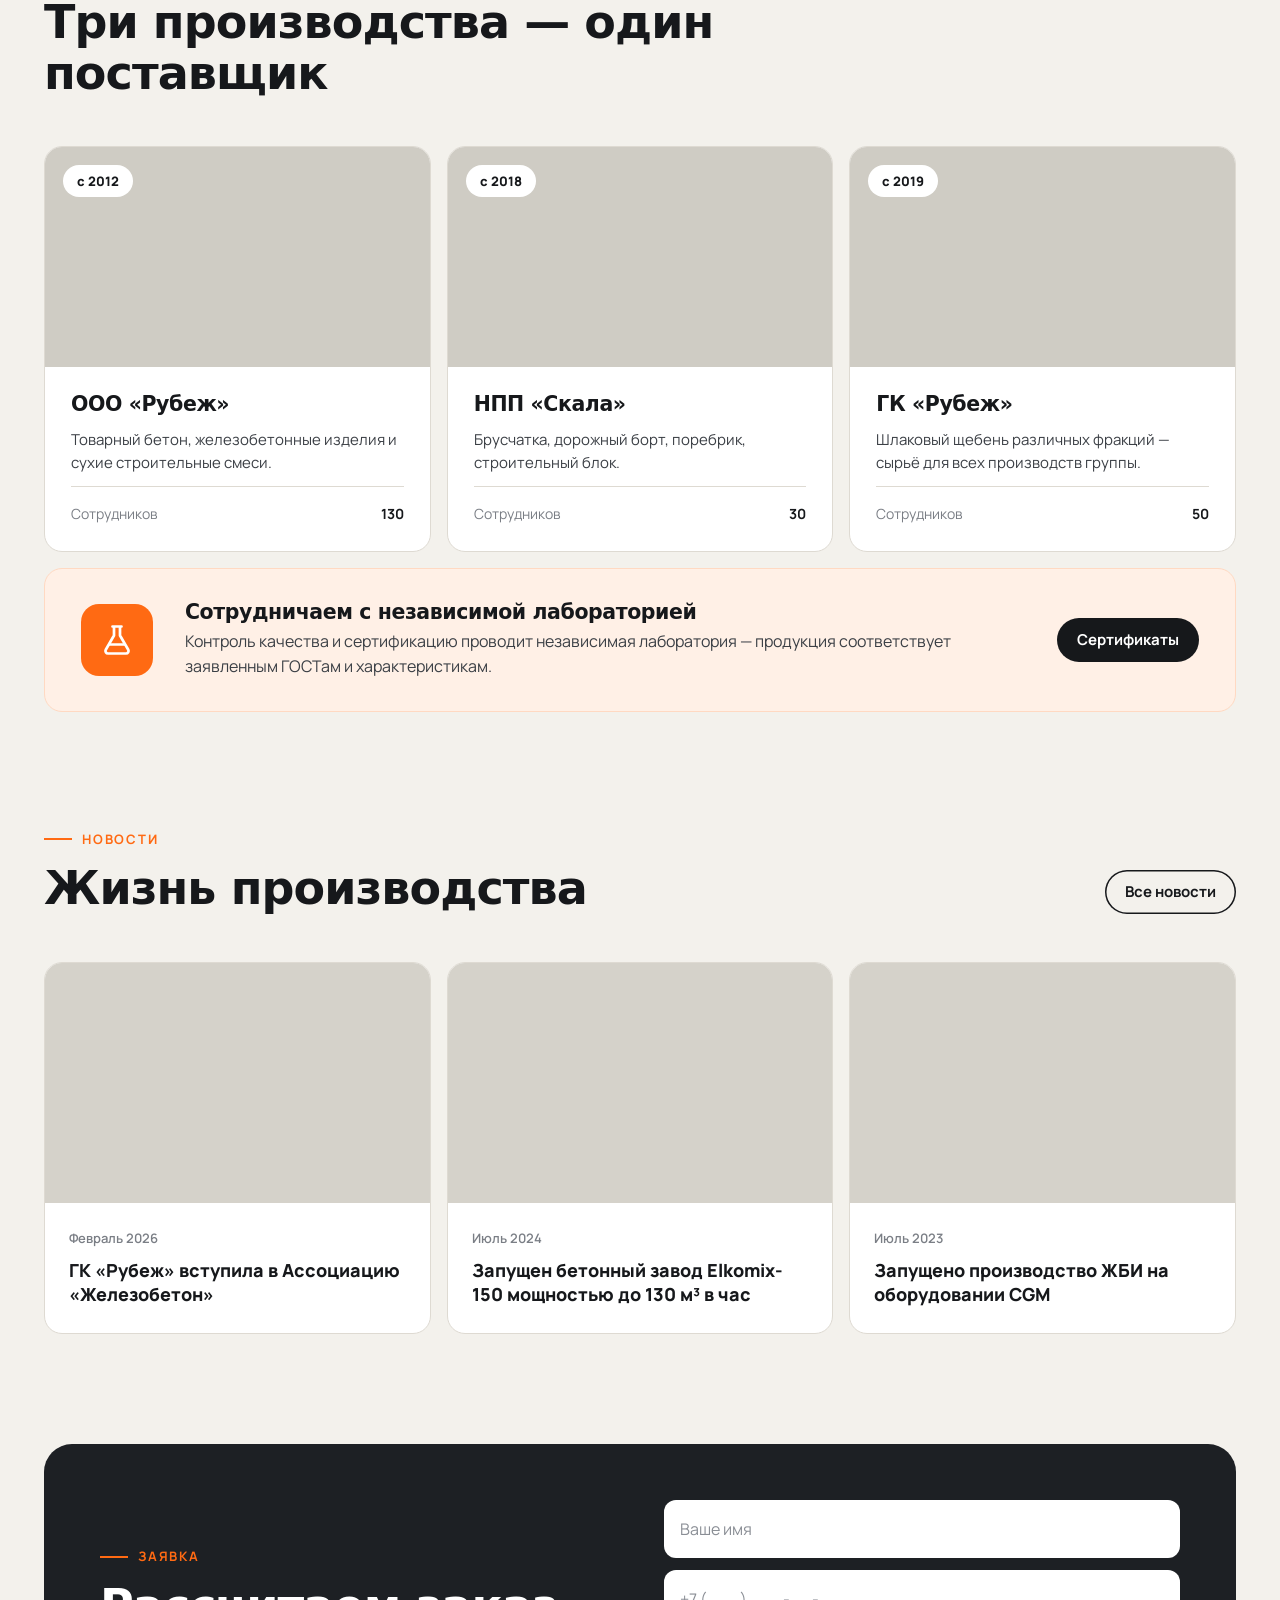
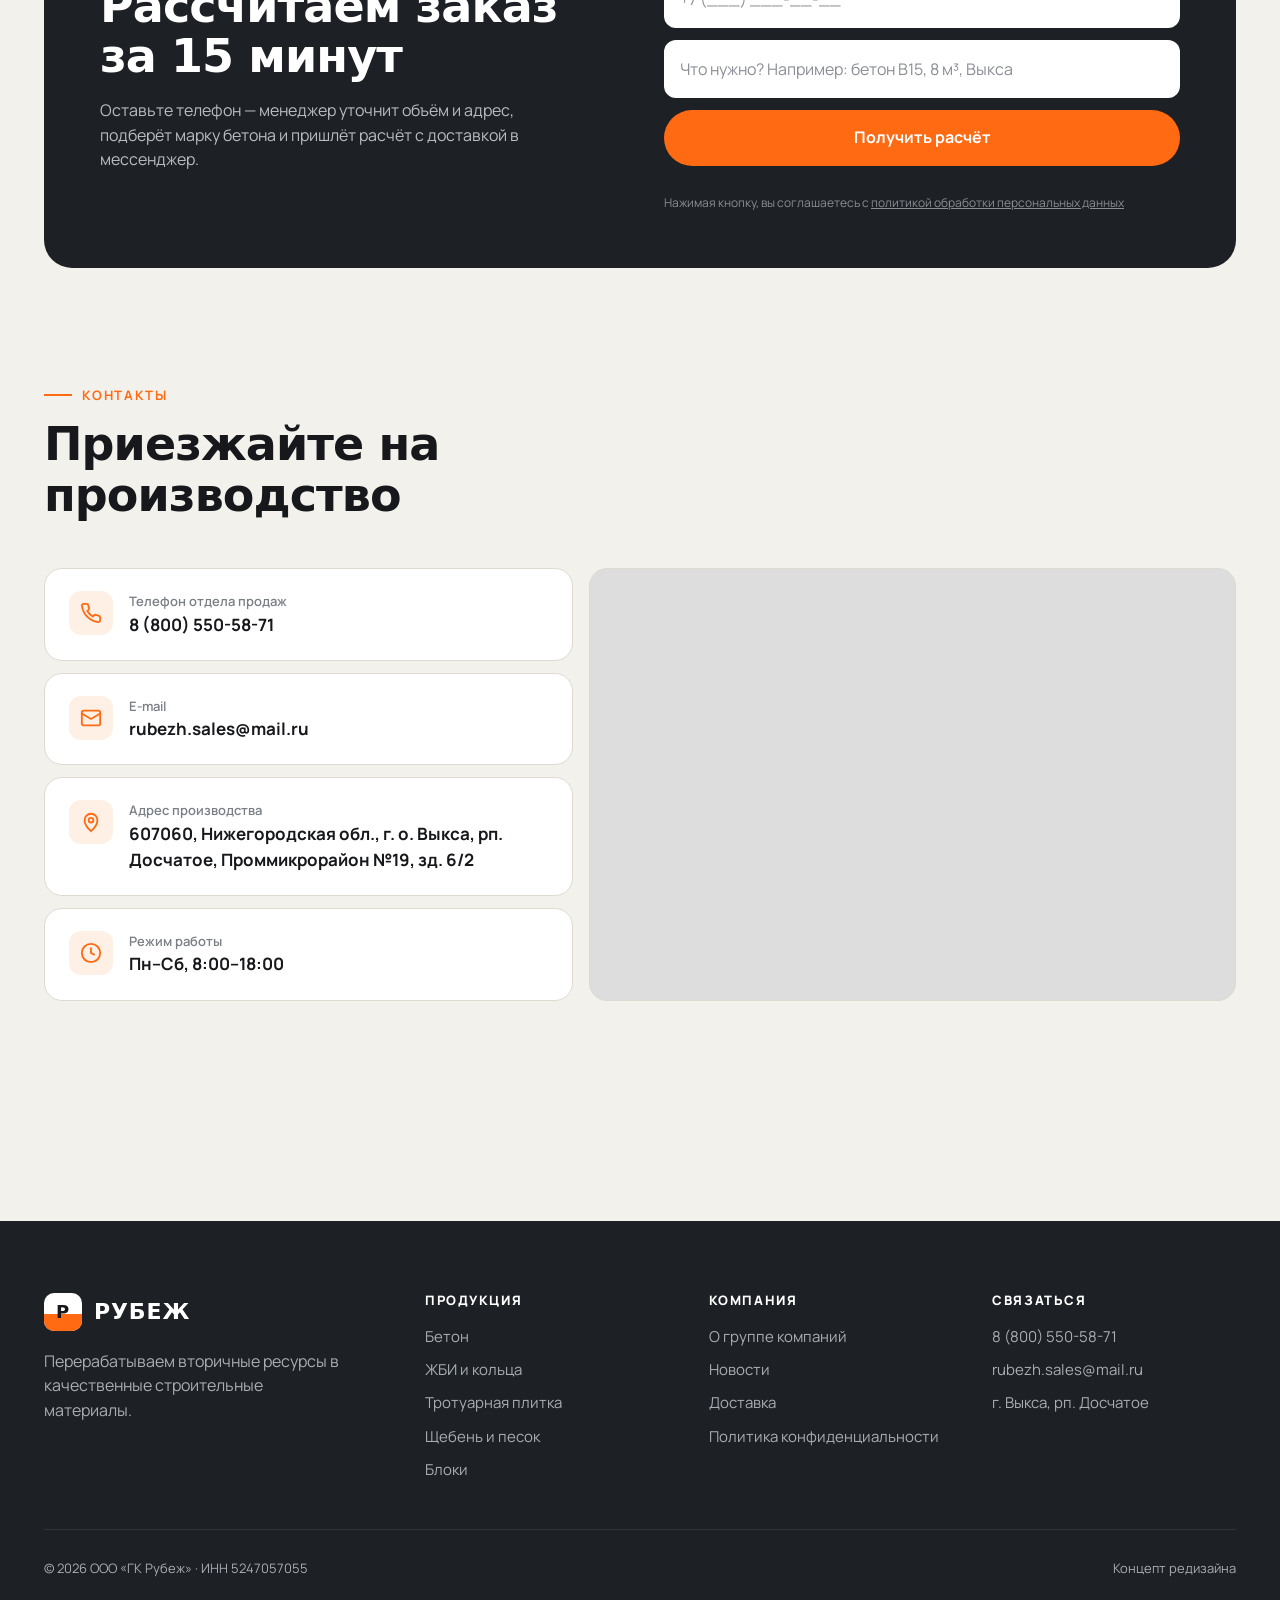
==== commit 30aafec6: "Add files via upload" ====
--- a/index.html
+++ b/index.html
@@ -8,7 +8,356 @@
 <link rel="preconnect" href="https://fonts.googleapis.com">
 <link rel="preconnect" href="https://fonts.gstatic.com" crossorigin>
 <link href="https://fonts.googleapis.com/css2?family=Manrope:wght@400;500;600;700;800&family=Unbounded:wght@500;600;700&display=swap" rel="stylesheet">
-<link rel="stylesheet" href="assets/style.css">
+<style>
+/* ====== РУБЕЖ — редизайн, макет ====== */
+:root{
+  --bg:#f3f1ec;
+  --paper:#ffffff;
+  --ink:#16181b;
+  --ink-2:#3b3f45;
+  --muted:#7a7e85;
+  --line:#dedad2;
+  --graphite:#1d2024;
+  --graphite-2:#272b31;
+  --accent:#ff6a13;
+  --accent-dark:#e45700;
+  --accent-soft:#fff0e6;
+  --green:#2f7d4f;
+  --radius:18px;
+  --radius-sm:10px;
+  --shadow:0 18px 50px -24px rgba(22,24,27,.35);
+  --container:1240px;
+  --head:"Unbounded",system-ui,sans-serif;
+  --body:"Manrope",system-ui,sans-serif;
+}
+*{box-sizing:border-box;margin:0;padding:0}
+html{scroll-behavior:smooth}
+body{font-family:var(--body);background:var(--bg);color:var(--ink);font-size:16px;line-height:1.55;-webkit-font-smoothing:antialiased}
+img{max-width:100%;display:block}
+a{color:inherit;text-decoration:none}
+button,input,select,textarea{font:inherit;color:inherit}
+.container{max-width:var(--container);margin:0 auto;padding:0 24px}
+h1,h2,h3,h4{font-family:var(--head);font-weight:600;line-height:1.1;letter-spacing:-.02em}
+h1{font-size:clamp(34px,5.4vw,72px)}
+h2{font-size:clamp(28px,3.6vw,46px)}
+h3{font-size:clamp(18px,1.6vw,22px)}
+.eyebrow{display:inline-flex;align-items:center;gap:10px;font-size:13px;font-weight:700;letter-spacing:.14em;text-transform:uppercase;color:var(--accent)}
+.eyebrow::before{content:"";width:28px;height:2px;background:currentColor}
+.section{padding:110px 0}
+.section-head{display:flex;justify-content:space-between;align-items:flex-end;gap:32px;margin-bottom:48px;flex-wrap:wrap}
+.section-head h2{max-width:720px;margin-top:14px}
+.section-head p{max-width:420px;color:var(--ink-2)}
+.muted{color:var(--muted)}
+
+/* Buttons */
+.btn{display:inline-flex;align-items:center;justify-content:center;gap:10px;height:56px;padding:0 28px;border-radius:999px;border:0;cursor:pointer;font-weight:700;font-size:16px;transition:.2s ease;white-space:nowrap}
+.btn-accent{background:var(--accent);color:#fff}
+.btn-accent:hover{background:var(--accent-dark);transform:translateY(-1px)}
+.btn-ghost{background:transparent;color:#fff;box-shadow:inset 0 0 0 1.5px rgba(255,255,255,.35)}
+.btn-ghost:hover{box-shadow:inset 0 0 0 1.5px #fff}
+.btn-dark{background:var(--ink);color:#fff}
+.btn-dark:hover{background:#000}
+.btn-line{background:transparent;box-shadow:inset 0 0 0 1.5px var(--ink);color:var(--ink)}
+.btn-line:hover{background:var(--ink);color:#fff}
+.btn-sm{height:44px;padding:0 20px;font-size:15px}
+.arrow{width:18px;height:18px}
+
+/* Topbar + header */
+.topbar{background:var(--graphite);color:#b9bcc2;font-size:13px}
+.topbar .container{display:flex;justify-content:space-between;gap:16px;height:38px;align-items:center}
+.topbar a:hover{color:#fff}
+.topbar .tb-left{display:flex;gap:24px}
+.header{position:sticky;top:0;z-index:50;background:rgba(243,241,236,.88);backdrop-filter:blur(14px);border-bottom:1px solid var(--line)}
+.header .container{display:flex;align-items:center;gap:32px;height:78px}
+.logo{display:flex;align-items:center;gap:12px;font-family:var(--head);font-weight:700;font-size:22px;letter-spacing:.04em}
+.logo-mark{width:38px;height:38px;border-radius:10px;background:var(--ink);display:grid;place-items:center;position:relative;overflow:hidden}
+.logo-mark::before{content:"";position:absolute;inset:auto 0 0 0;height:45%;background:var(--accent)}
+.logo-mark span{position:relative;color:#fff;font-size:18px}
+.logo small{display:block;font-family:var(--body);font-weight:600;font-size:11px;letter-spacing:.08em;color:var(--muted);text-transform:uppercase;margin-top:2px}
+.nav{display:flex;gap:28px;margin-left:12px}
+.nav a{font-weight:600;font-size:15px;position:relative;padding:6px 0}
+.nav a::after{content:"";position:absolute;left:0;right:100%;bottom:0;height:2px;background:var(--accent);transition:.25s}
+.nav a:hover::after,.nav a.active::after{right:0}
+.header-right{margin-left:auto;display:flex;align-items:center;gap:20px}
+.phone{font-weight:800;font-size:18px;line-height:1.1;text-align:right}
+.phone small{display:block;font-weight:600;font-size:12px;color:var(--muted)}
+.burger{display:none;width:46px;height:46px;border-radius:12px;border:1px solid var(--line);background:var(--paper);cursor:pointer;place-items:center}
+.burger span,.burger span::before,.burger span::after{display:block;width:20px;height:2px;background:var(--ink);position:relative;transition:.2s}
+.burger span::before,.burger span::after{content:"";position:absolute;left:0}
+.burger span::before{top:-6px}.burger span::after{top:6px}
+.mobile-menu{display:none}
+
+/* Hero (home) */
+.hero{position:relative;background:var(--graphite);color:#fff;overflow:hidden}
+.hero-bg{position:absolute;inset:0;background:
+  linear-gradient(100deg,rgba(17,19,22,.96) 0%,rgba(17,19,22,.82) 42%,rgba(17,19,22,.35) 100%),
+  url("assets/img/rubezh-photo.jpg") center/cover no-repeat,
+  linear-gradient(135deg,#2a2e34,#14161a)}
+.hero-grid{position:absolute;inset:0;background-image:linear-gradient(rgba(255,255,255,.04) 1px,transparent 1px),linear-gradient(90deg,rgba(255,255,255,.04) 1px,transparent 1px);background-size:64px 64px;mask-image:linear-gradient(90deg,#000 30%,transparent 80%)}
+.hero .container{position:relative;padding-top:110px;padding-bottom:56px}
+.hero h1{max-width:900px;margin:22px 0 26px}
+.hero h1 em{font-style:normal;color:var(--accent)}
+.hero-lead{max-width:560px;font-size:19px;color:#cfd2d7}
+.hero-cta{display:flex;gap:14px;margin-top:38px;flex-wrap:wrap}
+.hero-tags{display:flex;gap:10px;flex-wrap:wrap;margin-top:34px}
+.tag{font-size:13px;font-weight:600;padding:8px 14px;border-radius:999px;background:rgba(255,255,255,.08);border:1px solid rgba(255,255,255,.12)}
+.hero-stats{position:relative;margin-top:90px;display:grid;grid-template-columns:repeat(4,1fr);border-top:1px solid rgba(255,255,255,.14)}
+.stat{padding:28px 24px 8px 0}
+.stat+.stat{padding-left:24px;border-left:1px solid rgba(255,255,255,.14)}
+.stat b{display:block;font-family:var(--head);font-size:clamp(26px,3vw,40px);font-weight:600;letter-spacing:-.02em}
+.stat b sup{font-size:.45em;color:var(--accent);margin-left:4px;vertical-align:top}
+.stat span{display:block;margin-top:8px;color:#a9adb4;font-size:14px;max-width:230px}
+
+/* Category grid */
+.cats{display:grid;grid-template-columns:repeat(4,1fr);gap:16px}
+.cat{position:relative;background:var(--paper);border-radius:var(--radius);padding:26px;min-height:220px;display:flex;flex-direction:column;justify-content:space-between;border:1px solid var(--line);transition:.25s;overflow:hidden}
+.cat:hover{transform:translateY(-4px);box-shadow:var(--shadow);border-color:transparent}
+.cat-ico{width:54px;height:54px;border-radius:14px;background:var(--accent-soft);display:grid;place-items:center;color:var(--accent)}
+.cat-ico svg{width:28px;height:28px}
+.cat h3{margin-top:22px}
+.cat .from{font-size:14px;color:var(--muted);margin-top:6px}
+.cat .from b{color:var(--ink)}
+.cat .go{position:absolute;right:22px;top:22px;width:40px;height:40px;border-radius:50%;display:grid;place-items:center;background:var(--bg);transition:.25s}
+.cat:hover .go{background:var(--accent);color:#fff;transform:rotate(-45deg)}
+.cat.featured{grid-column:span 2;grid-row:span 2;background:var(--graphite);color:#fff;border:0;min-height:456px;background-image:linear-gradient(180deg,rgba(23,25,29,.15),rgba(23,25,29,.92)),url("assets/img/beton-default.jpg");background-size:cover;background-position:center}
+.cat.featured h3{font-size:clamp(26px,2.6vw,36px)}
+.cat.featured .from{color:#c9ccd1}
+.cat.featured .from b{color:#fff}
+.cat.featured .go{background:rgba(255,255,255,.15)}
+.cat.featured .cat-ico{background:var(--accent);color:#fff}
+.cat.featured p{max-width:380px;color:#c9ccd1;margin-top:12px}
+
+/* Price table */
+.price-wrap{display:grid;grid-template-columns:1.25fr .9fr;gap:24px;align-items:start}
+.card{background:var(--paper);border-radius:var(--radius);border:1px solid var(--line);padding:32px}
+.ptable{width:100%;border-collapse:collapse}
+.ptable th{text-align:left;font-size:12px;letter-spacing:.1em;text-transform:uppercase;color:var(--muted);font-weight:700;padding:0 0 14px}
+.ptable td{padding:18px 0;border-top:1px solid var(--line);vertical-align:middle}
+.ptable .grade{font-family:var(--head);font-weight:600;font-size:18px}
+.ptable .grade small{display:block;font-family:var(--body);font-size:13px;color:var(--muted);font-weight:600;margin-top:2px}
+.ptable .use{color:var(--ink-2);font-size:14px;padding-right:16px}
+.ptable .pr{font-weight:800;font-size:18px;white-space:nowrap;text-align:right}
+.ptable .pr small{font-weight:600;color:var(--muted);font-size:13px}
+.ptable tr:hover td{background:linear-gradient(90deg,transparent,var(--accent-soft) 40%,transparent)}
+
+/* Calculator */
+.calc{background:var(--graphite);color:#fff;border-radius:var(--radius);padding:32px;position:sticky;top:100px}
+.calc h3{font-size:24px;margin-bottom:6px}
+.calc .sub{color:#a9adb4;font-size:14px;margin-bottom:24px}
+.field{margin-bottom:18px}
+.field label{display:block;font-size:13px;font-weight:700;color:#a9adb4;margin-bottom:8px;letter-spacing:.02em}
+.select,.input{width:100%;height:52px;border-radius:12px;background:var(--graphite-2);border:1px solid #363b42;padding:0 16px;color:#fff;outline:none;transition:.2s}
+.select:focus,.input:focus{border-color:var(--accent)}
+.range-row{display:flex;align-items:center;gap:14px}
+.range-row input[type=range]{flex:1;accent-color:var(--accent)}
+.range-val{min-width:84px;text-align:right;font-weight:800;font-size:18px}
+.seg{display:grid;grid-template-columns:repeat(3,1fr);gap:6px;background:var(--graphite-2);padding:5px;border-radius:12px;border:1px solid #363b42}
+.seg button{border:0;background:transparent;color:#c9ccd1;height:42px;border-radius:9px;cursor:pointer;font-weight:700;font-size:13px}
+.seg button.on{background:#fff;color:var(--ink)}
+.check{display:flex;align-items:center;gap:10px;font-size:14px;color:#c9ccd1;cursor:pointer;margin-top:4px}
+.check input{accent-color:var(--accent);width:18px;height:18px}
+.calc-total{margin-top:24px;padding-top:22px;border-top:1px dashed #3d424a}
+.calc-total .row{display:flex;justify-content:space-between;font-size:14px;color:#a9adb4;margin-bottom:8px}
+.calc-total .sum{display:flex;justify-content:space-between;align-items:baseline;margin:14px 0 20px}
+.calc-total .sum b{font-family:var(--head);font-size:34px;font-weight:600;color:#fff}
+.calc .note{font-size:12px;color:#80858d;margin-top:12px}
+
+/* Features */
+.features{display:grid;grid-template-columns:repeat(3,1fr);gap:16px}
+.feature{background:var(--paper);border:1px solid var(--line);border-radius:var(--radius);padding:30px}
+.feature .num{font-family:var(--head);font-size:13px;color:var(--accent);font-weight:600}
+.feature h3{margin:18px 0 10px}
+.feature p{color:var(--ink-2);font-size:15px}
+.feature.dark{background:var(--accent);border:0;color:#fff}
+.feature.dark .num{color:#fff;opacity:.7}
+.feature.dark p{color:#fff;opacity:.9}
+
+/* Eco band */
+.eco{background:var(--ink);color:#fff;border-radius:28px;padding:64px;display:grid;grid-template-columns:1.1fr 1fr;gap:48px;align-items:center;position:relative;overflow:hidden}
+.eco::after{content:"";position:absolute;right:-120px;top:-120px;width:420px;height:420px;border-radius:50%;background:radial-gradient(circle,rgba(255,106,19,.35),transparent 70%)}
+.eco h2{margin:16px 0 20px}
+.eco p{color:#c0c3c9;max-width:520px}
+.eco-num{position:relative;font-family:var(--head);font-size:clamp(56px,8vw,120px);font-weight:700;line-height:.9;letter-spacing:-.04em}
+.eco-num span{display:block;font-family:var(--body);font-size:16px;font-weight:600;letter-spacing:0;color:#c0c3c9;margin-top:16px;max-width:340px;line-height:1.5}
+
+/* Companies */
+.companies{display:grid;grid-template-columns:repeat(3,1fr);gap:16px}
+.company{background:var(--paper);border-radius:var(--radius);overflow:hidden;border:1px solid var(--line);display:flex;flex-direction:column}
+.company-img{height:220px;background:#cfccc4 center/cover no-repeat;position:relative}
+.company-img .since{position:absolute;left:18px;top:18px;background:#fff;border-radius:999px;padding:6px 14px;font-size:13px;font-weight:800}
+.company-body{padding:26px;display:flex;flex-direction:column;gap:12px;flex:1}
+.company-body p{color:var(--ink-2);font-size:15px}
+.company-meta{margin-top:auto;padding-top:16px;border-top:1px solid var(--line);display:flex;justify-content:space-between;font-size:14px;color:var(--muted)}
+.company-meta b{color:var(--ink)}
+
+/* Lab band */
+.lab{display:grid;grid-template-columns:auto 1fr auto;gap:32px;align-items:center;background:var(--accent-soft);border:1px solid #ffd9c2;border-radius:var(--radius);padding:32px 36px}
+.lab-ico{width:72px;height:72px;border-radius:18px;background:var(--accent);display:grid;place-items:center;color:#fff}
+.lab-ico svg{width:36px;height:36px}
+.lab h3{margin-bottom:6px}
+.lab p{color:var(--ink-2)}
+
+/* News */
+.news{display:grid;grid-template-columns:repeat(3,1fr);gap:16px}
+.news-card{background:var(--paper);border-radius:var(--radius);overflow:hidden;border:1px solid var(--line);transition:.25s}
+.news-card:hover{box-shadow:var(--shadow);transform:translateY(-3px)}
+.news-img{aspect-ratio:16/10;background:#d5d2ca center/cover no-repeat}
+.news-body{padding:22px 24px 26px}
+.news-body time{font-size:13px;color:var(--muted);font-weight:600}
+.news-body h3{font-family:var(--body);font-weight:800;font-size:18px;letter-spacing:0;line-height:1.35;margin-top:8px}
+
+/* Lead form band */
+.lead{background:var(--graphite);color:#fff;border-radius:28px;padding:56px;display:grid;grid-template-columns:1fr 1fr;gap:48px;align-items:center}
+.lead p{color:#b9bcc2;margin-top:16px;max-width:460px}
+.lead-form{display:grid;gap:12px}
+.lead-form .input{background:#fff;color:var(--ink);border:0;height:58px}
+.lead-form .input::placeholder{color:#8a8e95}
+.lead-form .agree{font-size:12px;color:#8a8e95}
+.lead-form .agree a{text-decoration:underline}
+.form-ok{display:none;padding:18px;border-radius:12px;background:rgba(47,125,79,.2);border:1px solid rgba(47,125,79,.5);color:#bfe8cf;font-weight:600}
+
+/* Contacts */
+.contacts{display:grid;grid-template-columns:.9fr 1.1fr;gap:16px}
+.contact-list{display:grid;gap:12px}
+.contact-item{background:var(--paper);border:1px solid var(--line);border-radius:var(--radius);padding:22px 24px;display:flex;gap:16px;align-items:flex-start}
+.contact-item .ci{width:44px;height:44px;flex:none;border-radius:12px;background:var(--accent-soft);color:var(--accent);display:grid;place-items:center}
+.contact-item .ci svg{width:22px;height:22px}
+.contact-item small{display:block;color:var(--muted);font-size:13px;font-weight:600}
+.contact-item b{font-size:17px}
+.map{border-radius:var(--radius);overflow:hidden;min-height:380px;border:1px solid var(--line);background:#ddd}
+.map iframe{width:100%;height:100%;min-height:380px;border:0;display:block}
+
+/* Footer */
+.footer{background:var(--graphite);color:#a9adb4;padding:72px 0 32px;margin-top:110px}
+.footer-top{display:grid;grid-template-columns:1.4fr 1fr 1fr 1fr;gap:40px;padding-bottom:48px;border-bottom:1px solid #30353c}
+.footer .logo{color:#fff}
+.footer .logo-mark{background:#fff}
+.footer .logo-mark span{color:var(--ink)}
+.footer h4{font-family:var(--body);font-size:13px;font-weight:800;letter-spacing:.12em;text-transform:uppercase;color:#fff;margin-bottom:18px}
+.footer ul{list-style:none;display:grid;gap:10px;font-size:15px}
+.footer a:hover{color:#fff}
+.footer-bottom{display:flex;justify-content:space-between;gap:20px;padding-top:28px;font-size:13px;flex-wrap:wrap}
+
+/* ===== Landing ===== */
+.crumbs{display:flex;gap:8px;font-size:14px;color:#a9adb4;flex-wrap:wrap}
+.crumbs a:hover{color:#fff}
+.lhero{background:var(--graphite);color:#fff;position:relative;overflow:hidden}
+.lhero-bg{position:absolute;inset:0;background:linear-gradient(90deg,rgba(17,19,22,.97) 0%,rgba(17,19,22,.85) 50%,rgba(17,19,22,.55) 100%),url("assets/img/zapushhen-v-rabotu-betonnyj-zavod-elkomix.jpg") center/cover no-repeat,linear-gradient(135deg,#2a2e34,#14161a)}
+.lhero .container{position:relative;display:grid;grid-template-columns:1.25fr .85fr;gap:56px;padding-top:44px;padding-bottom:80px;align-items:center}
+.lhero h1{font-size:clamp(32px,4.4vw,60px);margin:28px 0 22px}
+.lhero h1 em{font-style:normal;color:var(--accent)}
+.lhero .price-badge{display:inline-flex;align-items:baseline;gap:10px;background:rgba(255,255,255,.08);border:1px solid rgba(255,255,255,.14);padding:12px 18px;border-radius:14px}
+.lhero .price-badge b{font-family:var(--head);font-size:28px;color:#fff}
+.lhero .price-badge span{color:#b9bcc2;font-size:14px}
+.ticks{list-style:none;display:grid;gap:12px;margin-top:30px}
+.ticks li{display:flex;gap:12px;align-items:flex-start;color:#d6d8dc}
+.ticks li::before{content:"";flex:none;width:22px;height:22px;border-radius:50%;margin-top:1px;background:var(--accent) url("data:image/svg+xml,%3Csvg xmlns='http://www.w3.org/2000/svg' viewBox='0 0 24 24' fill='none' stroke='white' stroke-width='3' stroke-linecap='round' stroke-linejoin='round'%3E%3Cpath d='M5 12l5 5L20 7'/%3E%3C/svg%3E") center/12px no-repeat}
+.quick{background:#fff;color:var(--ink);border-radius:22px;padding:32px;box-shadow:0 30px 80px -30px rgba(0,0,0,.6)}
+.quick h3{font-size:22px}
+.quick .sub{color:var(--muted);font-size:14px;margin:8px 0 22px}
+.quick .input,.quick .select{background:var(--bg);border:1px solid var(--line);color:var(--ink)}
+.quick .field label{color:var(--ink-2)}
+.quick .btn{width:100%;margin-top:6px}
+.quick .agree{font-size:12px;color:var(--muted);margin-top:12px}
+.quick .form-ok{color:var(--green);background:#e8f4ec;border-color:#bfe0cb}
+
+.strip{background:var(--accent);color:#fff}
+.strip .container{display:grid;grid-template-columns:repeat(4,1fr);gap:24px;padding-top:26px;padding-bottom:26px}
+.strip div{display:flex;gap:14px;align-items:center;font-weight:700;font-size:15px;line-height:1.3}
+.strip svg{width:34px;height:34px;flex:none}
+
+.grades{display:grid;grid-template-columns:repeat(3,1fr);gap:16px}
+.grade-card{background:var(--paper);border:1px solid var(--line);border-radius:var(--radius);padding:28px;display:flex;flex-direction:column;gap:14px;transition:.25s;position:relative}
+.grade-card:hover{box-shadow:var(--shadow);border-color:transparent;transform:translateY(-3px)}
+.grade-card .gtop{display:flex;justify-content:space-between;align-items:flex-start}
+.grade-card .gname{font-family:var(--head);font-size:30px;font-weight:600;letter-spacing:-.02em}
+.grade-card .gclass{font-size:13px;font-weight:700;color:var(--muted);margin-top:4px}
+.grade-card .hit{background:var(--accent);color:#fff;font-size:12px;font-weight:800;padding:6px 10px;border-radius:999px}
+.grade-card p{color:var(--ink-2);font-size:15px;flex:1}
+.grade-card .gfoot{display:flex;justify-content:space-between;align-items:center;padding-top:16px;border-top:1px solid var(--line)}
+.grade-card .gprice{font-weight:800;font-size:22px}
+.grade-card .gprice small{font-size:13px;color:var(--muted);font-weight:600}
+
+.delivery{display:grid;grid-template-columns:1fr 1fr;gap:16px}
+.dlist{list-style:none}
+.dlist li{display:flex;justify-content:space-between;gap:20px;padding:18px 0;border-top:1px solid var(--line)}
+.dlist li:first-child{border-top:0;padding-top:4px}
+.dlist li span{color:var(--ink-2)}
+.dlist li b{white-space:nowrap}
+.card h3{margin-bottom:20px}
+
+.steps{display:grid;grid-template-columns:repeat(4,1fr);gap:16px;counter-reset:s}
+.step{position:relative;padding:30px 26px;background:var(--paper);border:1px solid var(--line);border-radius:var(--radius)}
+.step::before{counter-increment:s;content:"0" counter(s);font-family:var(--head);font-size:44px;font-weight:700;color:var(--accent);opacity:.9;display:block;margin-bottom:18px;line-height:1}
+.step h3{font-size:18px;margin-bottom:8px}
+.step p{color:var(--ink-2);font-size:15px}
+
+.faq{display:grid;gap:10px;max-width:900px}
+.faq details{background:var(--paper);border:1px solid var(--line);border-radius:14px;padding:0 26px}
+.faq summary{list-style:none;cursor:pointer;padding:22px 0;font-weight:800;font-size:17px;display:flex;justify-content:space-between;gap:20px;align-items:center}
+.faq summary::-webkit-details-marker{display:none}
+.faq summary::after{content:"+";font-size:26px;font-weight:400;color:var(--accent);transition:.2s}
+.faq details[open] summary::after{transform:rotate(45deg)}
+.faq details p{padding:0 0 22px;color:var(--ink-2);max-width:760px}
+
+.float-call{position:fixed;right:20px;bottom:20px;z-index:60;width:62px;height:62px;border-radius:50%;background:var(--accent);color:#fff;display:none;place-items:center;box-shadow:0 14px 34px -10px rgba(255,106,19,.8)}
+.float-call svg{width:26px;height:26px}
+
+/* Reveal */
+.reveal{opacity:0;transform:translateY(24px);transition:opacity .7s ease,transform .7s ease}
+.reveal.in{opacity:1;transform:none}
+
+/* ===== Responsive ===== */
+@media (max-width:1100px){
+  .nav{display:none}
+  .burger{display:grid}
+  .header-right .btn{display:none}
+  .cats{grid-template-columns:repeat(2,1fr)}
+  .cat.featured{grid-column:span 2;grid-row:auto;min-height:340px}
+  .price-wrap,.lhero .container,.lead,.eco,.contacts,.delivery{grid-template-columns:1fr}
+  .calc{position:static}
+  .features,.companies,.news,.grades{grid-template-columns:repeat(2,1fr)}
+  .steps,.strip .container{grid-template-columns:repeat(2,1fr)}
+  .footer-top{grid-template-columns:1fr 1fr}
+  .mobile-menu.open{display:block;position:fixed;inset:78px 0 0;background:var(--bg);z-index:49;padding:24px;overflow:auto}
+  .mobile-menu a{display:block;font-family:var(--head);font-size:24px;font-weight:600;padding:16px 0;border-bottom:1px solid var(--line)}
+  .mobile-menu .btn{margin-top:24px;width:100%;font-family:var(--body);font-size:16px}
+}
+@media (max-width:720px){
+  .section{padding:72px 0}
+  .container{padding:0 16px}
+  .topbar .tb-left a:not(:first-child){display:none}
+  .header .container{height:68px;gap:12px}
+  .mobile-menu.open{inset:68px 0 0}
+  .phone{font-size:15px}
+  .phone small{display:none}
+  .logo small{display:none}
+  .hero .container{padding-top:64px}
+  .hero-stats{grid-template-columns:1fr 1fr;margin-top:56px}
+  .stat{padding:20px 12px 14px 0}
+  .stat+.stat{padding-left:12px}
+  .stat:nth-child(3){border-left:0;padding-left:0}
+  .stat:nth-child(n+3){border-top:1px solid rgba(255,255,255,.14)}
+  .cats,.features,.companies,.news,.grades,.steps,.strip .container,.footer-top{grid-template-columns:1fr}
+  .cat.featured{grid-column:auto}
+  .card,.calc,.quick{padding:22px}
+  .eco,.lead{padding:32px 22px;border-radius:22px}
+  .lab{grid-template-columns:1fr;padding:24px}
+  .ptable .use{display:none}
+  .float-call{display:grid}
+  .btn{height:52px}
+}
+
+/* fixes */
+.nav{gap:22px}
+.nav a,.phone{white-space:nowrap}
+.header .container{gap:24px}
+.eco-num{font-size:clamp(44px,6vw,92px);white-space:nowrap}
+.eco-num span{white-space:normal}
+@media (max-width:1280px){.header .logo small{display:none}.nav{gap:18px}}
+@media (max-width:720px){.topbar{display:none}}
+
+</style>
 </head>
 <body>
 
@@ -261,7 +610,7 @@
     </div>
     <div class="companies reveal">
       <div class="company">
-        <div class="company-img" style="background-image:url(https://rubezh.company/images/rubezh-photo.jpg)"><span class="since">с 2012</span></div>
+        <div class="company-img" style="background-image:url(assets/img/rubezh-photo.jpg)"><span class="since">с 2012</span></div>
         <div class="company-body">
           <h3>ООО «Рубеж»</h3>
           <p>Товарный бетон, железобетонные изделия и сухие строительные смеси.</p>
@@ -269,7 +618,7 @@
         </div>
       </div>
       <div class="company">
-        <div class="company-img" style="background-image:url(https://rubezh.company/images/eurotrade-photo.jpg)"><span class="since">с 2018</span></div>
+        <div class="company-img" style="background-image:url(assets/img/eurotrade-photo.jpg)"><span class="since">с 2018</span></div>
         <div class="company-body">
           <h3>НПП «Скала»</h3>
           <p>Брусчатка, дорожный борт, поребрик, строительный блок.</p>
@@ -277,7 +626,7 @@
         </div>
       </div>
       <div class="company">
-        <div class="company-img" style="background-image:url(https://rubezh.company/images/eco-rubezh-photo.jpg)"><span class="since">с 2019</span></div>
+        <div class="company-img" style="background-image:url(assets/img/eco-rubezh-photo.jpg)"><span class="since">с 2019</span></div>
         <div class="company-body">
           <h3>ГК «Рубеж»</h3>
           <p>Шлаковый щебень различных фракций — сырьё для всех производств группы.</p>
@@ -309,15 +658,15 @@
     </div>
     <div class="news reveal">
       <a href="#" class="news-card">
-        <div class="news-img" style="background-image:url(https://rubezh.company/images/pages/news/certificate-gk-rubezh-zhelezobeton.jpg)"></div>
+        <div class="news-img" style="background-image:url(assets/img/certificate-gk-rubezh-zhelezobeton.jpg)"></div>
         <div class="news-body"><time>Февраль 2026</time><h3>ГК «Рубеж» вступила в Ассоциацию «Железобетон»</h3></div>
       </a>
       <a href="#" class="news-card">
-        <div class="news-img" style="background-image:url(https://rubezh.company/images/pages/news/zapushhen-v-rabotu-betonnyj-zavod-elkomix.jpg)"></div>
+        <div class="news-img" style="background-image:url(assets/img/zapushhen-v-rabotu-betonnyj-zavod-elkomix.jpg)"></div>
         <div class="news-body"><time>Июль 2024</time><h3>Запущен бетонный завод Elkomix-150 мощностью до 130 м³ в час</h3></div>
       </a>
       <a href="#" class="news-card">
-        <div class="news-img" style="background-image:url(https://rubezh.company/images/pages/news/zapushheno-proizvodstvo-zhelezobetonnykh-izdelij-na-oborudovanii-cgm.jpg)"></div>
+        <div class="news-img" style="background-image:url(assets/img/zapushheno-proizvodstvo-zhelezobetonnykh-izdelij-na-oborudovanii-cgm.jpg)"></div>
         <div class="news-body"><time>Июль 2023</time><h3>Запущено производство ЖБИ на оборудовании CGM</h3></div>
       </a>
     </div>
@@ -409,6 +758,89 @@
 
 <a href="tel:88005505871" class="float-call" aria-label="Позвонить"><svg viewBox="0 0 24 24" fill="none" stroke="currentColor" stroke-width="2"><path d="M22 16.9v3a2 2 0 0 1-2.2 2 19.8 19.8 0 0 1-8.6-3.1 19.5 19.5 0 0 1-6-6A19.8 19.8 0 0 1 2.1 4.2 2 2 0 0 1 4.1 2h3a2 2 0 0 1 2 1.7c.1.9.4 1.8.7 2.7a2 2 0 0 1-.5 2.1L8 9.8a16 16 0 0 0 6 6l1.3-1.3a2 2 0 0 1 2.1-.4c.9.3 1.8.6 2.7.7a2 2 0 0 1 1.7 2z"/></svg></a>
 
-<script src="assets/main.js"></script>
+<script>
+// Мобильное меню
+const burger = document.querySelector('.burger');
+const mmenu = document.querySelector('.mobile-menu');
+if (burger && mmenu) {
+  burger.addEventListener('click', () => mmenu.classList.toggle('open'));
+  mmenu.querySelectorAll('a').forEach(a => a.addEventListener('click', () => mmenu.classList.remove('open')));
+}
+
+// Появление блоков при скролле
+const io = new IntersectionObserver(entries => {
+  entries.forEach(e => { if (e.isIntersecting) { e.target.classList.add('in'); io.unobserve(e.target); } });
+}, { threshold: .12 });
+document.querySelectorAll('.reveal').forEach(el => io.observe(el));
+
+// Формы (демо — без отправки)
+document.querySelectorAll('form[data-demo]').forEach(f => {
+  f.addEventListener('submit', e => {
+    e.preventDefault();
+    const ok = f.querySelector('.form-ok');
+    if (ok) { ok.style.display = 'block'; }
+    f.querySelectorAll('input,select,button').forEach(el => el.disabled = true);
+  });
+});
+
+// Маска телефона (простая)
+document.querySelectorAll('input[type=tel]').forEach(inp => {
+  inp.addEventListener('input', () => {
+    let d = inp.value.replace(/\D/g, '').replace(/^[78]/, '').slice(0, 10);
+    let r = '+7';
+    if (d.length) r += ' (' + d.slice(0, 3);
+    if (d.length >= 3) r += ') ' + d.slice(3, 6);
+    if (d.length >= 6) r += '-' + d.slice(6, 8);
+    if (d.length >= 8) r += '-' + d.slice(8, 10);
+    inp.value = r;
+  });
+});
+
+// Калькулятор бетона
+const calc = document.querySelector('[data-calc]');
+if (calc) {
+  const grade = calc.querySelector('[name=grade]');
+  const vol = calc.querySelector('[name=volume]');
+  const volOut = calc.querySelector('[data-vol]');
+  const pump = calc.querySelector('[name=pump]');
+  const zoneBtns = calc.querySelectorAll('[data-zone]');
+  const km = calc.querySelector('[name=km]');
+  const kmField = calc.querySelector('[data-km-field]');
+  const out = {
+    concrete: calc.querySelector('[data-out=concrete]'),
+    delivery: calc.querySelector('[data-out=delivery]'),
+    pump: calc.querySelector('[data-out=pump]'),
+    total: calc.querySelector('[data-out=total]'),
+  };
+  const MIXER = 7; // м³ в одном рейсе — уточнить у заказчика
+  let zone = 'city';
+  const fmt = n => n.toLocaleString('ru-RU') + ' ₽';
+
+  function recalc() {
+    const v = +vol.value;
+    volOut.textContent = v + ' м³';
+    const price = +grade.value;
+    const trips = Math.ceil(v / MIXER);
+    let perTrip = zone === 'city' ? 3050 : zone === 'district' ? 3560 : 83 * (+km.value || 0);
+    const concrete = price * v;
+    const delivery = perTrip * trips;
+    const pumpCost = pump.checked ? 6100 * 4 : 0;
+    out.concrete.textContent = fmt(concrete);
+    out.delivery.textContent = fmt(delivery) + ' · ' + trips + ' рейс' + (trips === 1 ? '' : trips < 5 ? 'а' : 'ов');
+    out.pump.textContent = pump.checked ? fmt(pumpCost) : '—';
+    out.total.textContent = fmt(concrete + delivery + pumpCost);
+  }
+  zoneBtns.forEach(b => b.addEventListener('click', () => {
+    zoneBtns.forEach(x => x.classList.remove('on'));
+    b.classList.add('on');
+    zone = b.dataset.zone;
+    kmField.style.display = zone === 'far' ? 'block' : 'none';
+    recalc();
+  }));
+  [grade, vol, pump, km].forEach(el => el && el.addEventListener('input', recalc));
+  recalc();
+}
+
+</script>
 </body>
 </html>
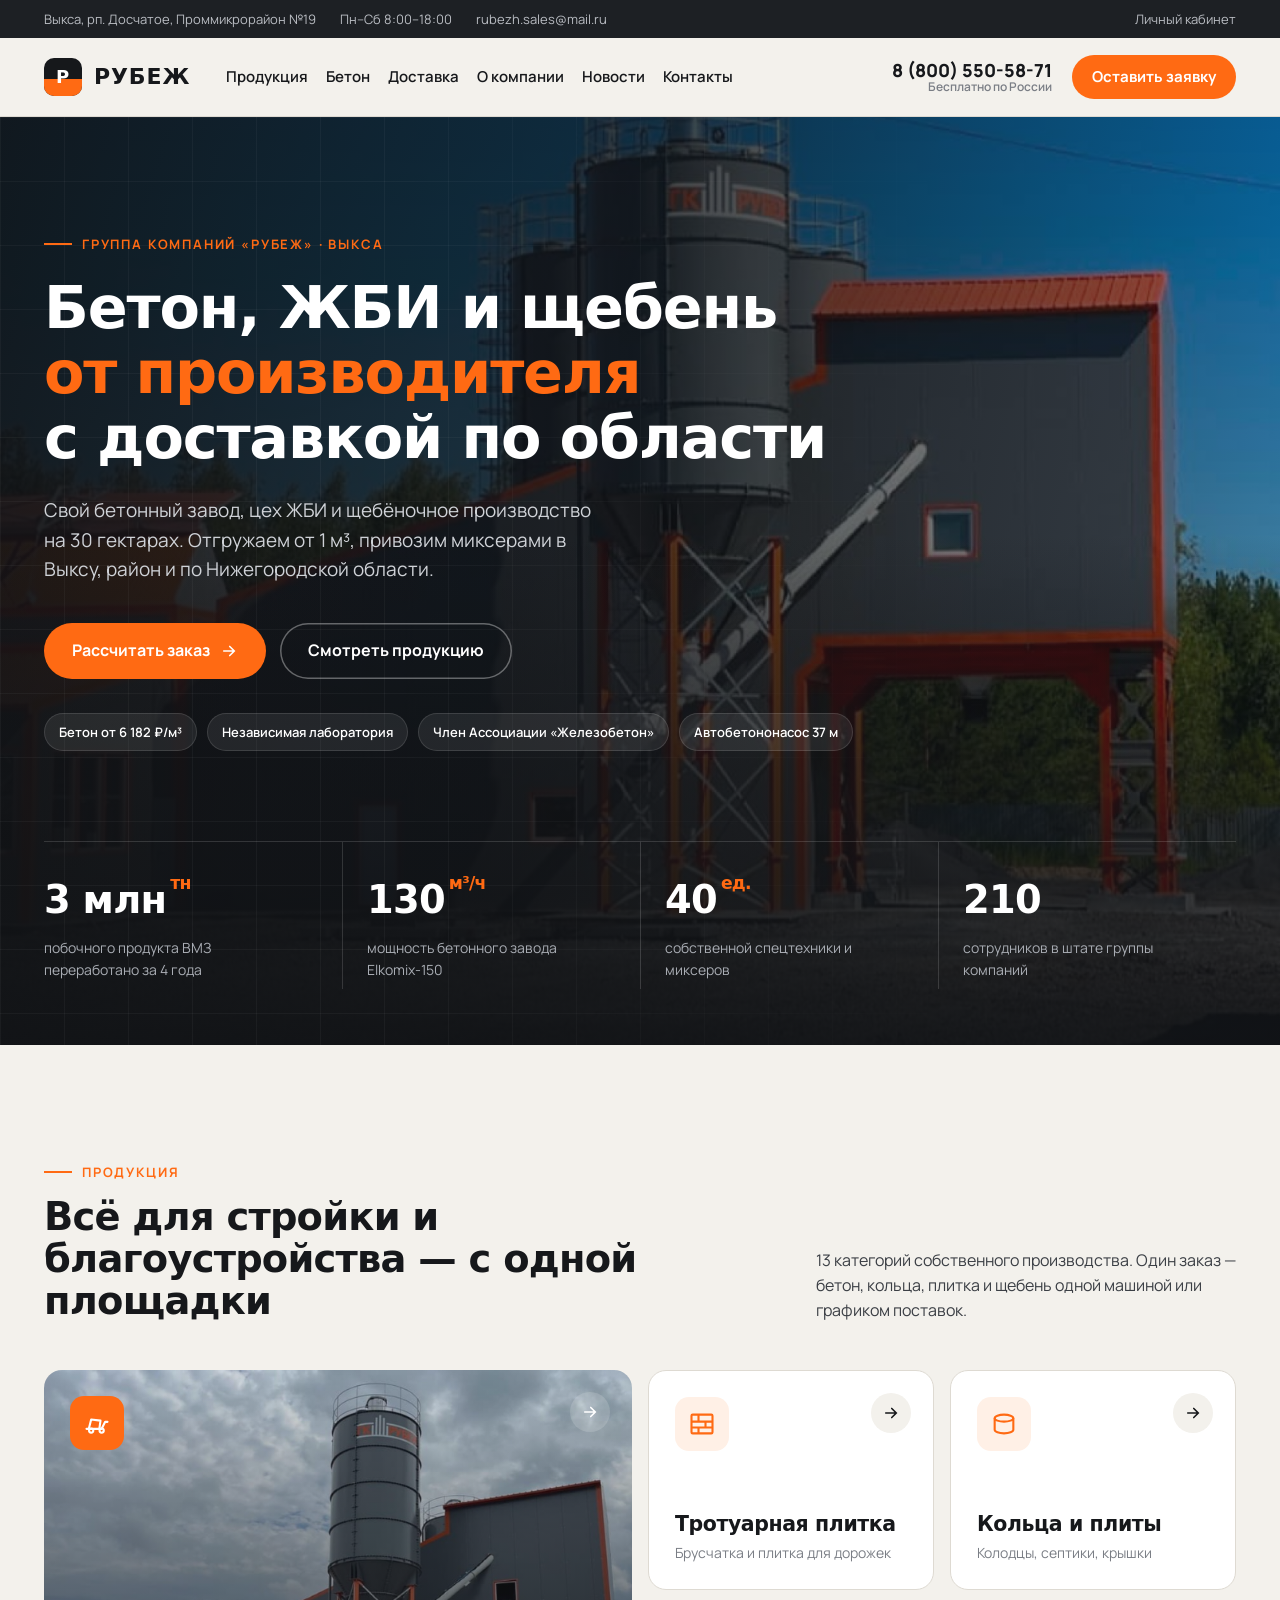
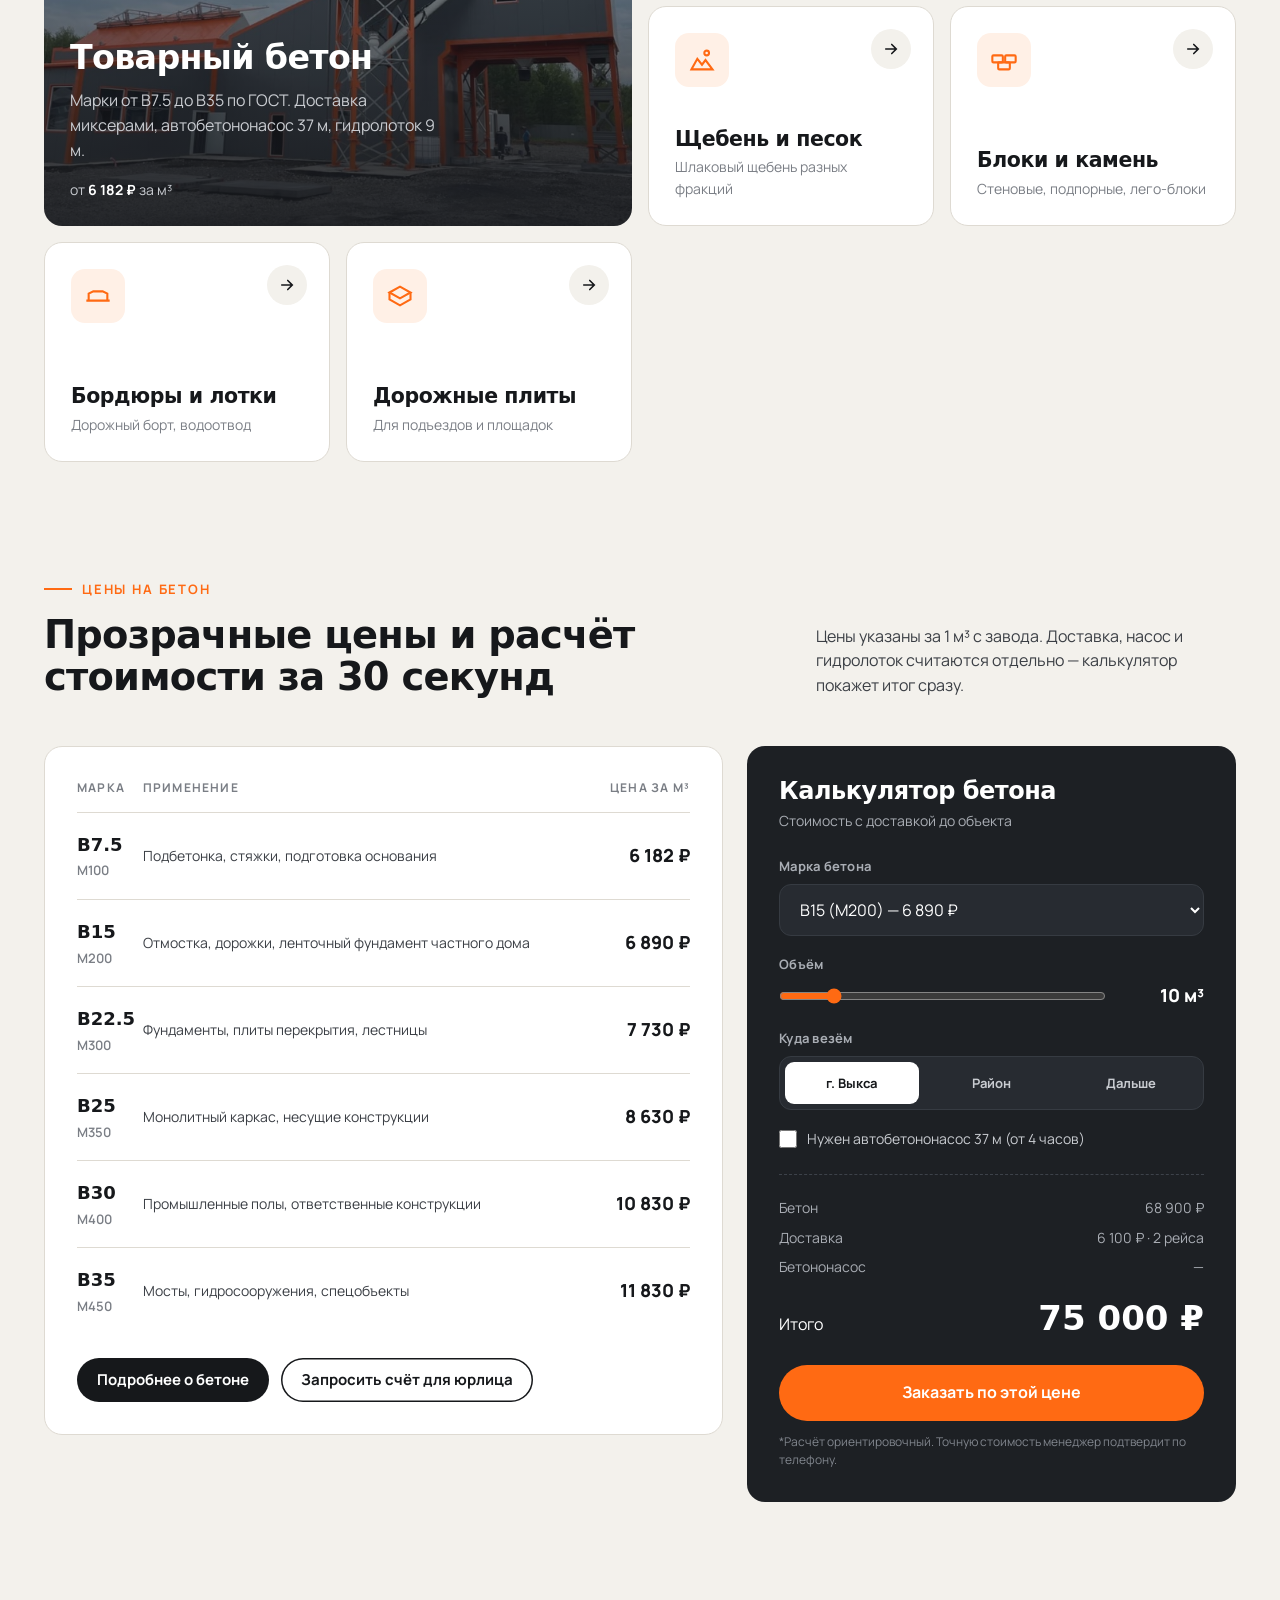
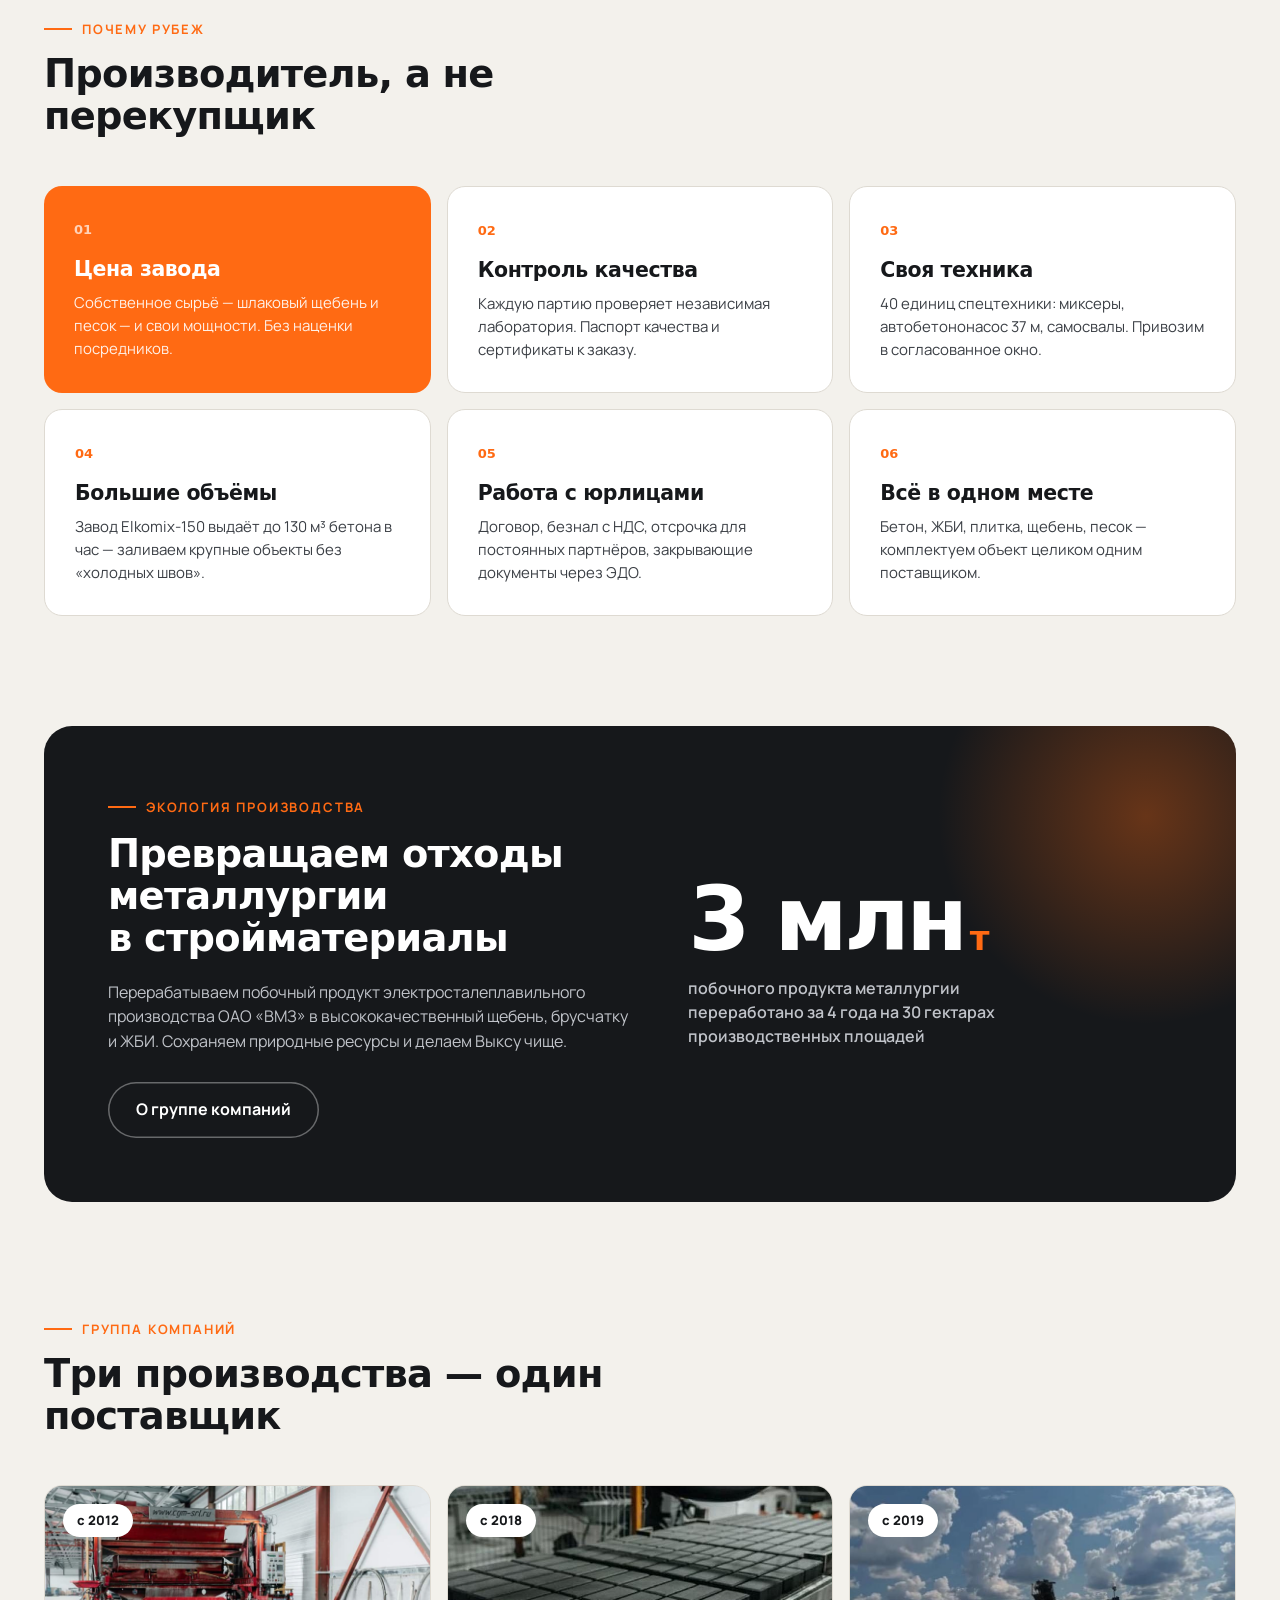
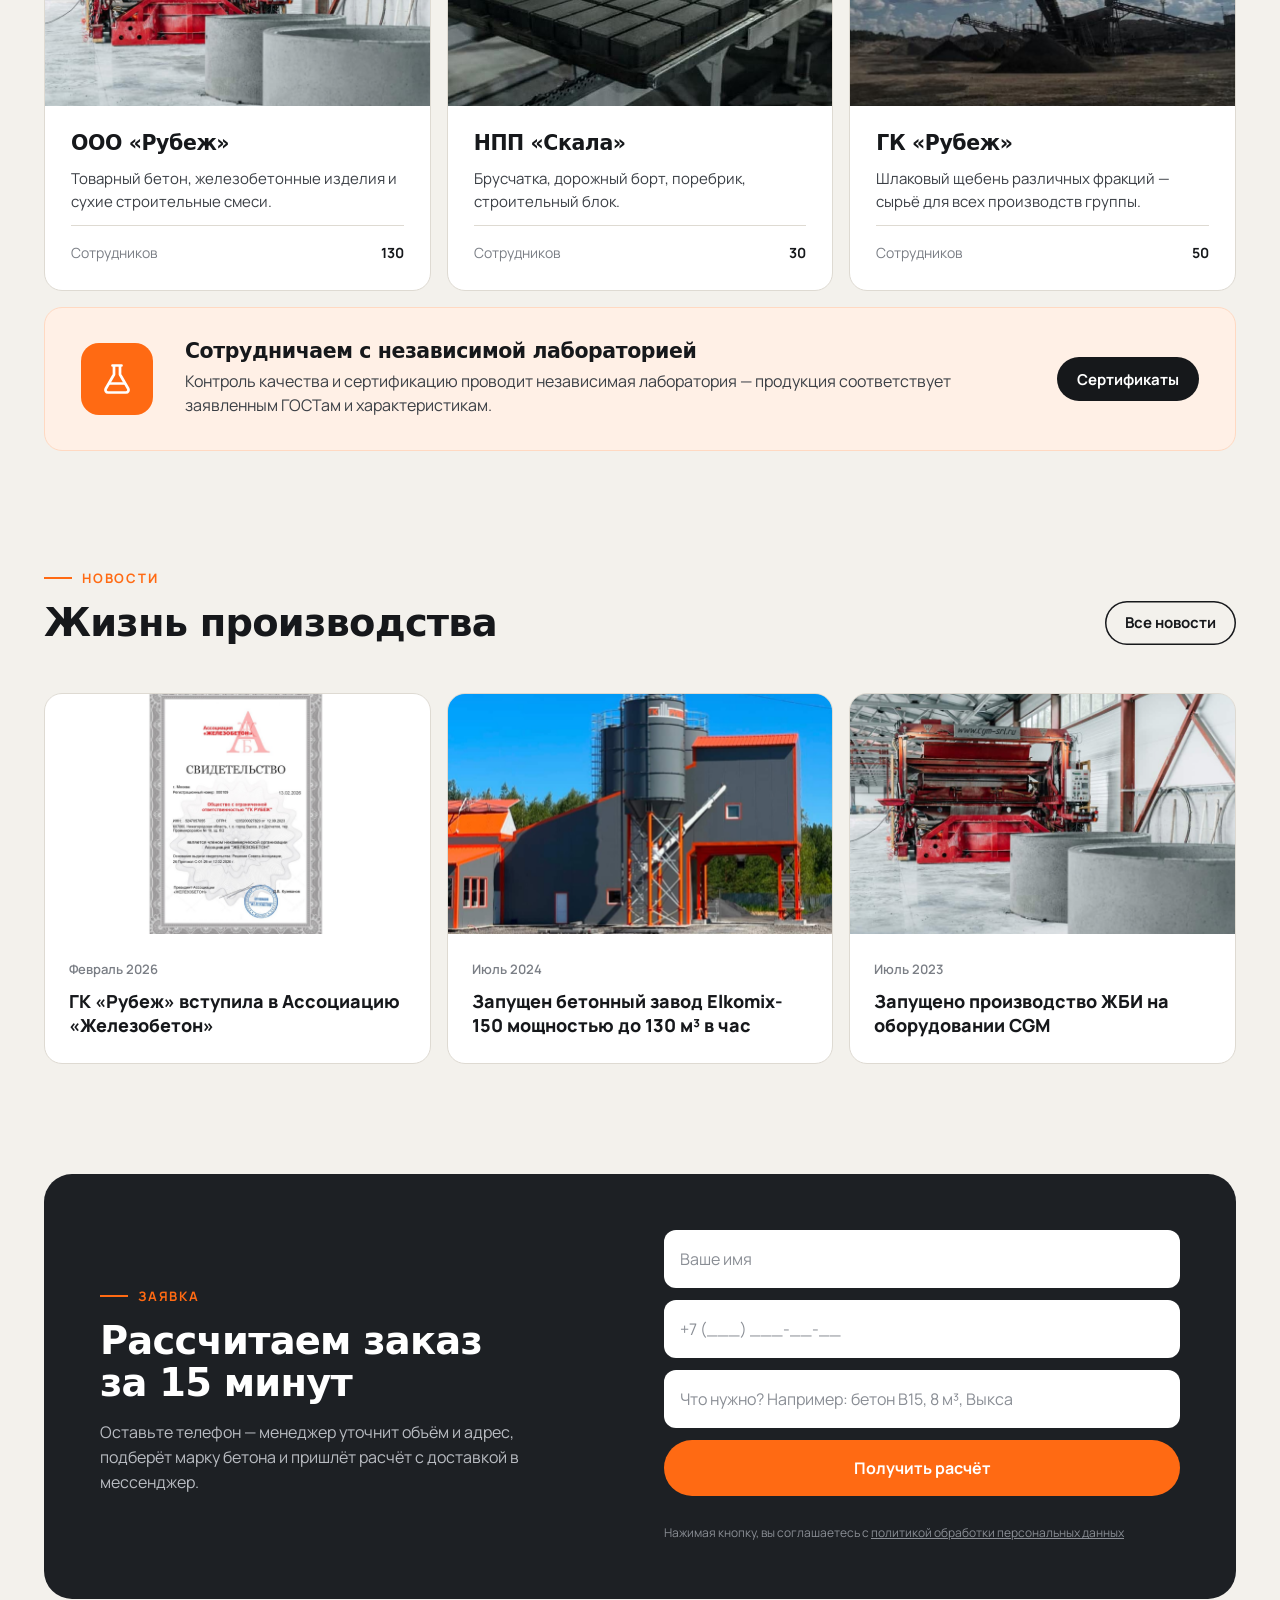
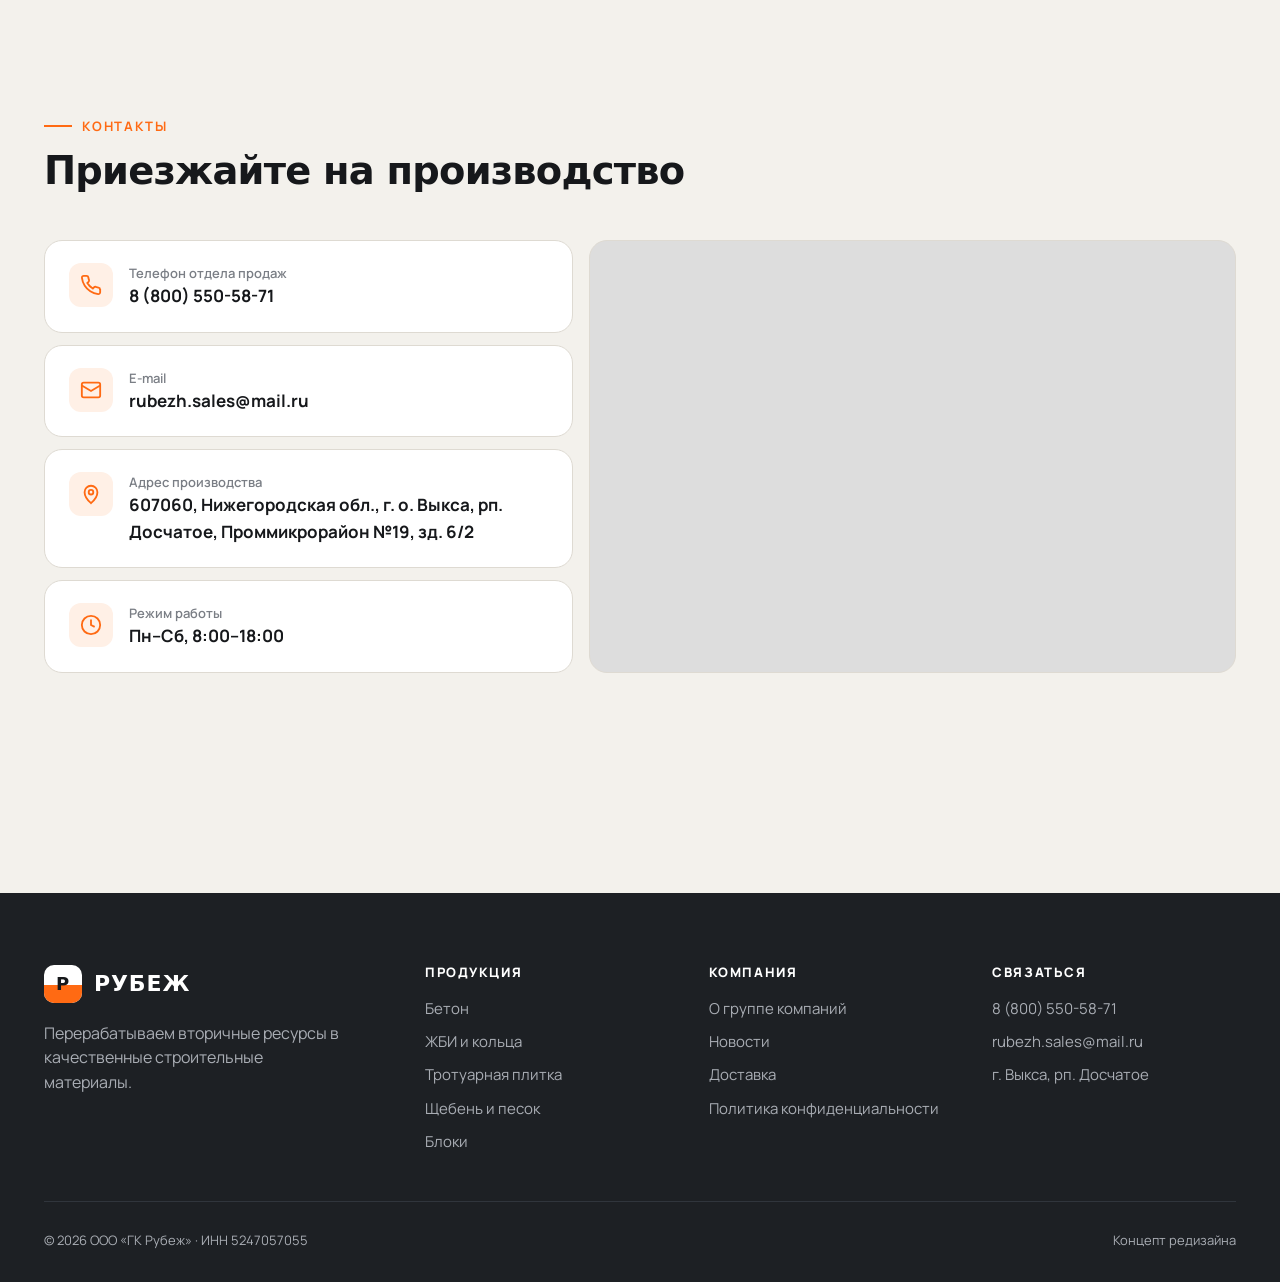
==== commit 511301cd: "Add files via upload" ====
--- a/index.html
+++ b/index.html
@@ -38,8 +38,8 @@
 button,input,select,textarea{font:inherit;color:inherit}
 .container{max-width:var(--container);margin:0 auto;padding:0 24px}
 h1,h2,h3,h4{font-family:var(--head);font-weight:600;line-height:1.1;letter-spacing:-.02em}
-h1{font-size:clamp(34px,5.4vw,72px)}
-h2{font-size:clamp(28px,3.6vw,46px)}
+h1{font-size:clamp(30px,4.6vw,60px)}
+h2{font-size:clamp(24px,3vw,40px)}
 h3{font-size:clamp(18px,1.6vw,22px)}
 .eyebrow{display:inline-flex;align-items:center;gap:10px;font-size:13px;font-weight:700;letter-spacing:.14em;text-transform:uppercase;color:var(--accent)}
 .eyebrow::before{content:"";width:28px;height:2px;background:currentColor}
@@ -91,11 +91,11 @@
 .hero{position:relative;background:var(--graphite);color:#fff;overflow:hidden}
 .hero-bg{position:absolute;inset:0;background:
   linear-gradient(100deg,rgba(17,19,22,.96) 0%,rgba(17,19,22,.82) 42%,rgba(17,19,22,.35) 100%),
-  url("assets/img/rubezh-photo.jpg") center/cover no-repeat,
+  url("assets/img/zapushhen-v-rabotu-betonnyj-zavod-elkomix.jpg") 70% 60%/cover no-repeat,
   linear-gradient(135deg,#2a2e34,#14161a)}
 .hero-grid{position:absolute;inset:0;background-image:linear-gradient(rgba(255,255,255,.04) 1px,transparent 1px),linear-gradient(90deg,rgba(255,255,255,.04) 1px,transparent 1px);background-size:64px 64px;mask-image:linear-gradient(90deg,#000 30%,transparent 80%)}
 .hero .container{position:relative;padding-top:110px;padding-bottom:56px}
-.hero h1{max-width:900px;margin:22px 0 26px}
+.hero h1{max-width:1000px;margin:22px 0 26px}
 .hero h1 em{font-style:normal;color:var(--accent)}
 .hero-lead{max-width:560px;font-size:19px;color:#cfd2d7}
 .hero-cta{display:flex;gap:14px;margin-top:38px;flex-wrap:wrap}
@@ -173,6 +173,7 @@
 .feature.dark p{color:#fff;opacity:.9}
 
 /* Eco band */
+.eco>*{min-width:0}
 .eco{background:var(--ink);color:#fff;border-radius:28px;padding:64px;display:grid;grid-template-columns:1.1fr 1fr;gap:48px;align-items:center;position:relative;overflow:hidden}
 .eco::after{content:"";position:absolute;right:-120px;top:-120px;width:420px;height:420px;border-radius:50%;background:radial-gradient(circle,rgba(255,106,19,.35),transparent 70%)}
 .eco h2{margin:16px 0 20px}
@@ -242,9 +243,9 @@
 .crumbs{display:flex;gap:8px;font-size:14px;color:#a9adb4;flex-wrap:wrap}
 .crumbs a:hover{color:#fff}
 .lhero{background:var(--graphite);color:#fff;position:relative;overflow:hidden}
-.lhero-bg{position:absolute;inset:0;background:linear-gradient(90deg,rgba(17,19,22,.97) 0%,rgba(17,19,22,.85) 50%,rgba(17,19,22,.55) 100%),url("assets/img/zapushhen-v-rabotu-betonnyj-zavod-elkomix.jpg") center/cover no-repeat,linear-gradient(135deg,#2a2e34,#14161a)}
+.lhero-bg{position:absolute;inset:0;background:linear-gradient(90deg,rgba(17,19,22,.97) 0%,rgba(17,19,22,.85) 50%,rgba(17,19,22,.55) 100%),url("assets/img/beton-default.jpg") 65% center/cover no-repeat,linear-gradient(135deg,#2a2e34,#14161a)}
 .lhero .container{position:relative;display:grid;grid-template-columns:1.25fr .85fr;gap:56px;padding-top:44px;padding-bottom:80px;align-items:center}
-.lhero h1{font-size:clamp(32px,4.4vw,60px);margin:28px 0 22px}
+.lhero h1{font-size:clamp(28px,3.6vw,50px);margin:28px 0 22px}
 .lhero h1 em{font-style:normal;color:var(--accent)}
 .lhero .price-badge{display:inline-flex;align-items:baseline;gap:10px;background:rgba(255,255,255,.08);border:1px solid rgba(255,255,255,.14);padding:12px 18px;border-radius:14px}
 .lhero .price-badge b{font-family:var(--head);font-size:28px;color:#fff}
@@ -352,11 +353,26 @@
 .nav{gap:22px}
 .nav a,.phone{white-space:nowrap}
 .header .container{gap:24px}
-.eco-num{font-size:clamp(44px,6vw,92px);white-space:nowrap}
+.eco-num{font-size:clamp(56px,7vw,104px);min-width:0;overflow-wrap:anywhere}
+.eco-num small{font-size:.38em;color:var(--accent);margin-left:.15em;letter-spacing:0}
 .eco-num span{white-space:normal}
 @media (max-width:1280px){.header .logo small{display:none}.nav{gap:18px}}
 @media (max-width:720px){.topbar{display:none}}
 
+@media (max-width:400px){.logo{font-size:17px;gap:8px}.logo-mark{width:32px;height:32px}.phone{font-size:13px}.burger{width:40px;height:40px}.header .container{gap:8px}.header-right{gap:8px}}
+.hero-bg::after{content:"";position:absolute;inset:0;background:linear-gradient(0deg,rgba(17,19,22,.95) 0%,rgba(17,19,22,.55) 30%,transparent 55%)}
+@media (max-width:720px){
+  .hero-bg::after{background:rgba(17,19,22,.55)}
+  .lhero-bg{background-position:center,60% center,center!important}
+  .cat{min-height:0;flex-direction:row;align-items:center;gap:16px;padding:18px 60px 18px 18px}
+  .cat h3{margin-top:0}
+  .cat .go{top:50%;transform:translateY(-50%);right:16px}
+  .cat:hover .go{transform:translateY(-50%) rotate(-45deg)}
+  .cat.featured{flex-direction:column;align-items:stretch;min-height:340px;padding:24px}
+  .cat.featured .go{top:22px;transform:none}
+  .hero-tags .tag:nth-child(n+3){display:none}
+}
+.lhero .price-badge{flex-wrap:wrap;row-gap:2px}.lhero .price-badge b{white-space:nowrap}
 </style>
 </head>
 <body>
@@ -594,7 +610,7 @@
         <p>Перерабатываем побочный продукт электросталеплавильного производства ОАО «ВМЗ» в высококачественный щебень, брусчатку и ЖБИ. Сохраняем природные ресурсы и делаем Выксу чище.</p>
         <a href="#" class="btn btn-ghost" style="margin-top:28px">О группе компаний</a>
       </div>
-      <div class="eco-num">3 000 000<span>тонн побочного продукта металлургии переработано за 4 года на 30 гектарах производственных площадей</span></div>
+      <div class="eco-num">3&nbsp;млн<small>т</small><span>побочного продукта металлургии переработано за 4 года на 30 гектарах производственных площадей</span></div>
     </div>
   </div>
 </section>
@@ -610,7 +626,7 @@
     </div>
     <div class="companies reveal">
       <div class="company">
-        <div class="company-img" style="background-image:url(assets/img/rubezh-photo.jpg)"><span class="since">с 2012</span></div>
+        <div class="company-img" style="background-image:url(assets/img/zapushheno-proizvodstvo-zhelezobetonnykh-izdelij-na-oborudovanii-cgm.jpg)"><span class="since">с 2012</span></div>
         <div class="company-body">
           <h3>ООО «Рубеж»</h3>
           <p>Товарный бетон, железобетонные изделия и сухие строительные смеси.</p>
@@ -618,7 +634,7 @@
         </div>
       </div>
       <div class="company">
-        <div class="company-img" style="background-image:url(assets/img/eurotrade-photo.jpg)"><span class="since">с 2018</span></div>
+        <div class="company-img" style="background-image:url(assets/img/skala.jpg)"><span class="since">с 2018</span></div>
         <div class="company-body">
           <h3>НПП «Скала»</h3>
           <p>Брусчатка, дорожный борт, поребрик, строительный блок.</p>
@@ -626,7 +642,7 @@
         </div>
       </div>
       <div class="company">
-        <div class="company-img" style="background-image:url(assets/img/eco-rubezh-photo.jpg)"><span class="since">с 2019</span></div>
+        <div class="company-img" style="background-image:url(assets/img/sheben.jpg)"><span class="since">с 2019</span></div>
         <div class="company-body">
           <h3>ГК «Рубеж»</h3>
           <p>Шлаковый щебень различных фракций — сырьё для всех производств группы.</p>
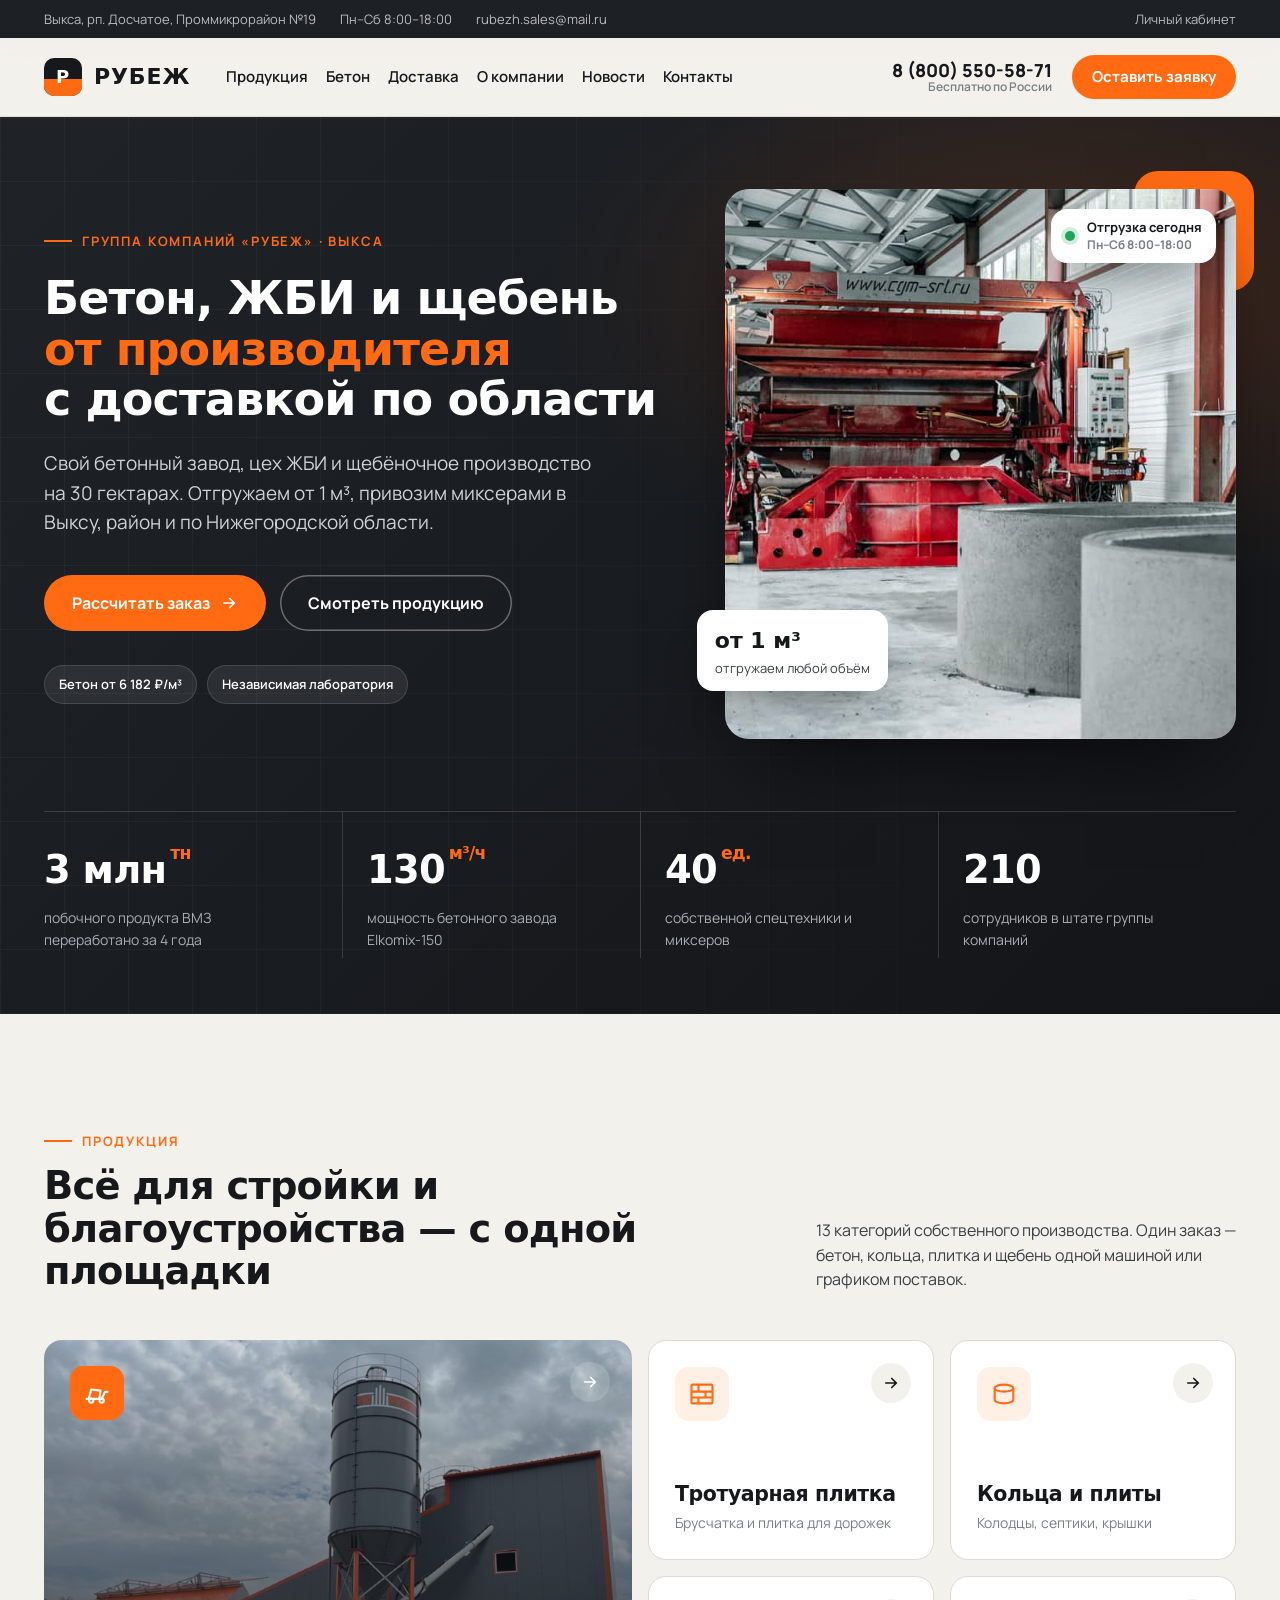
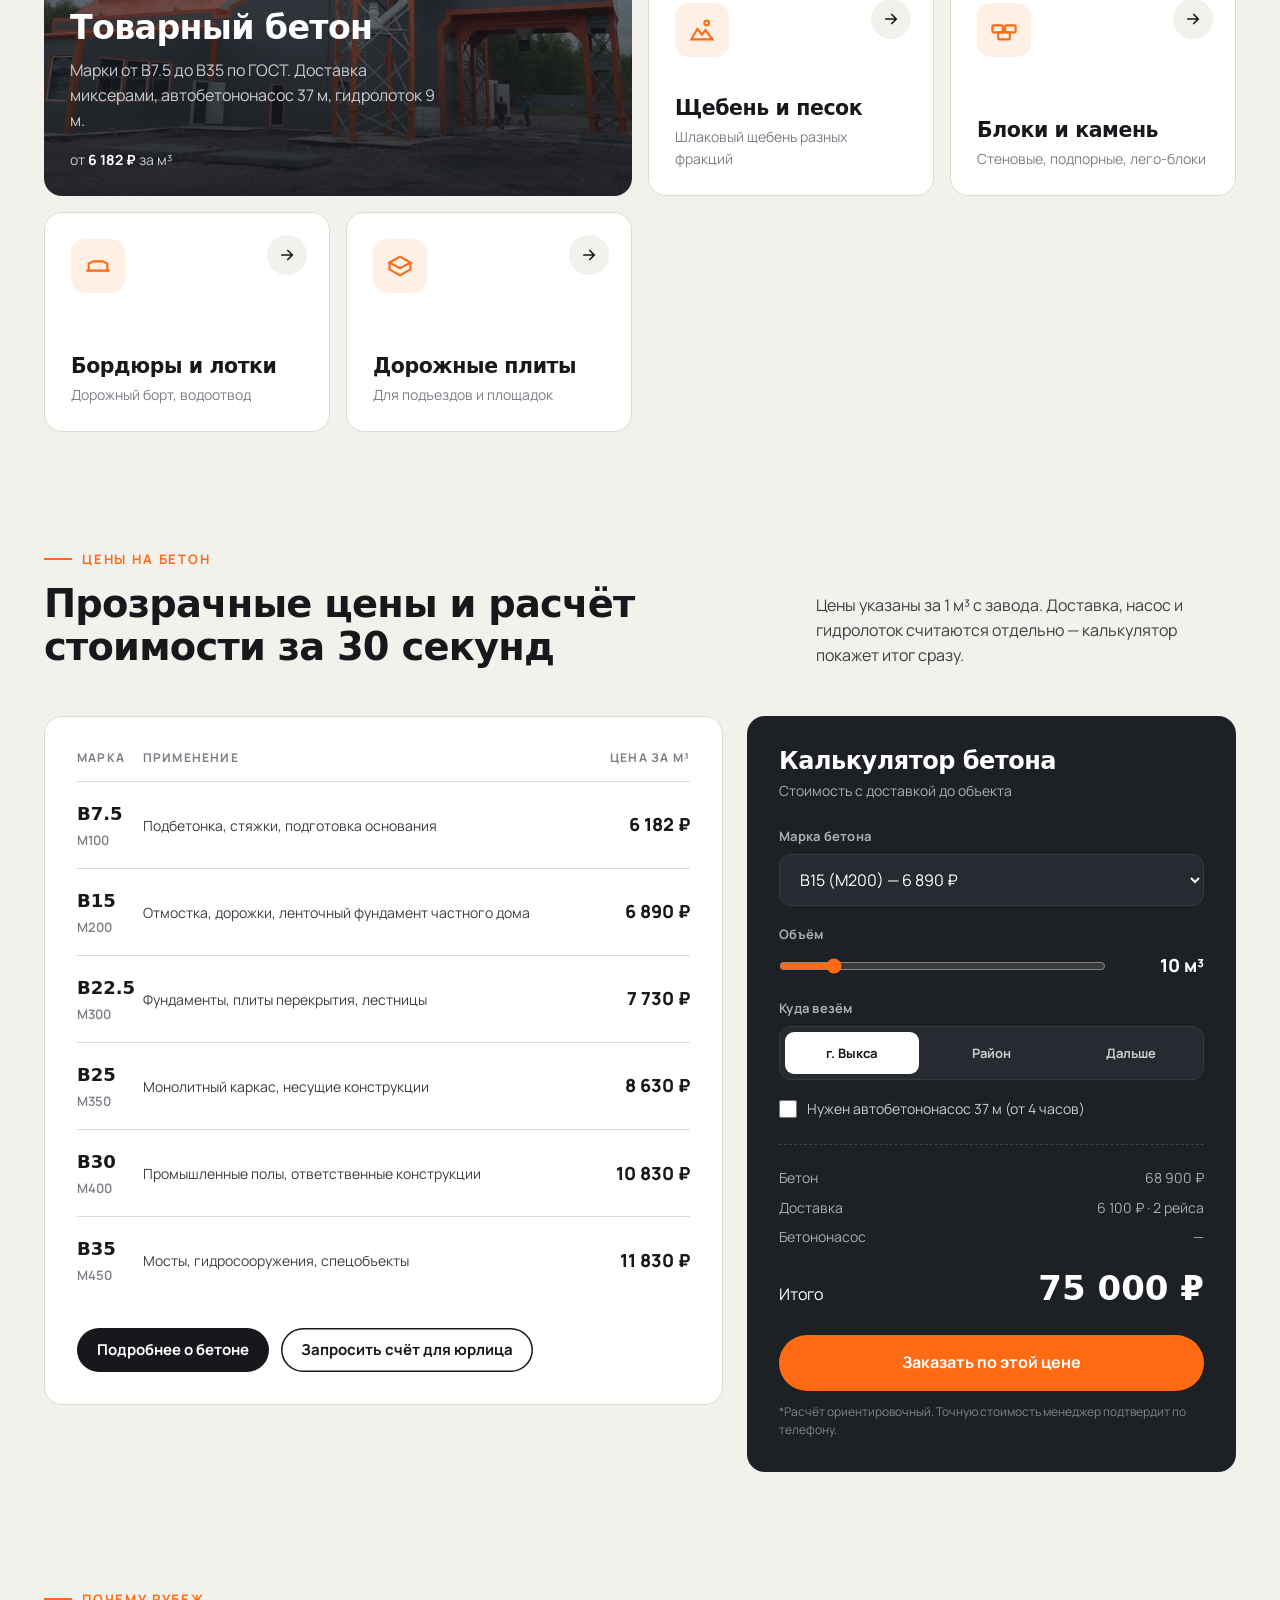
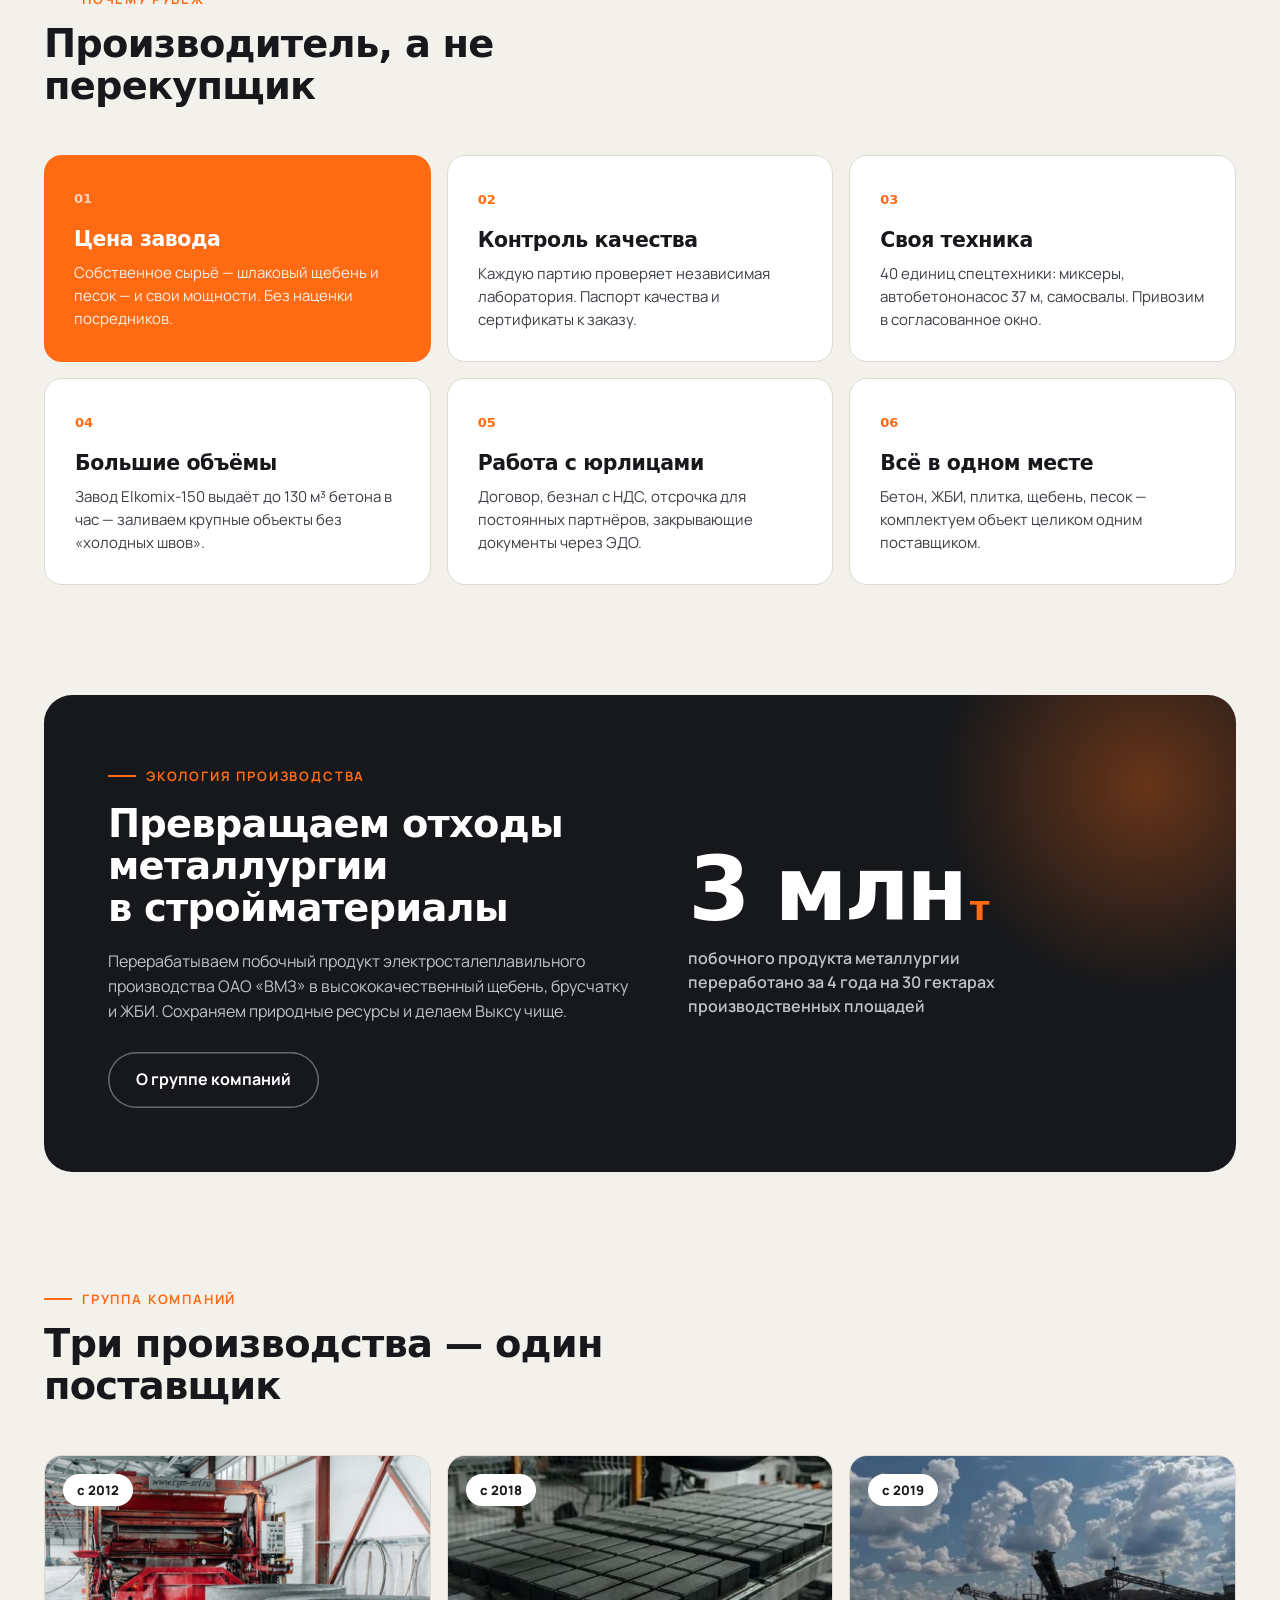
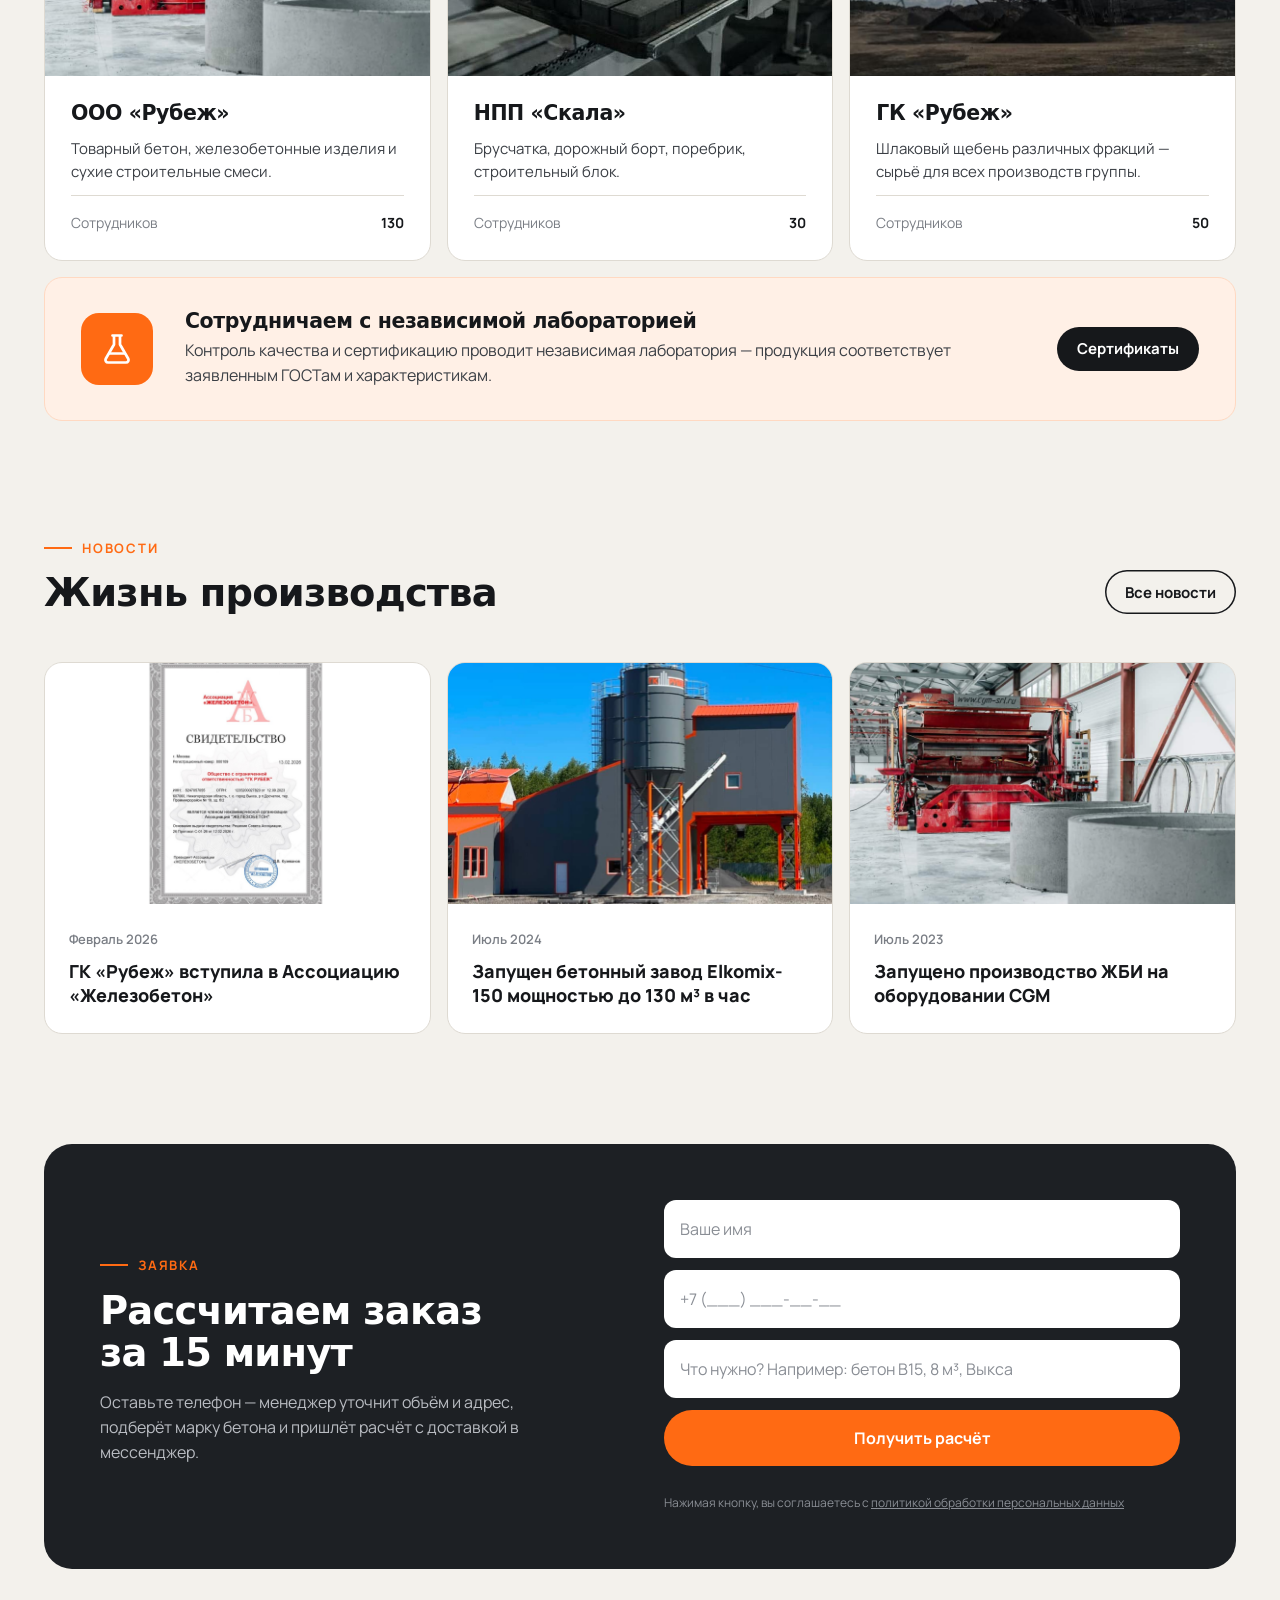
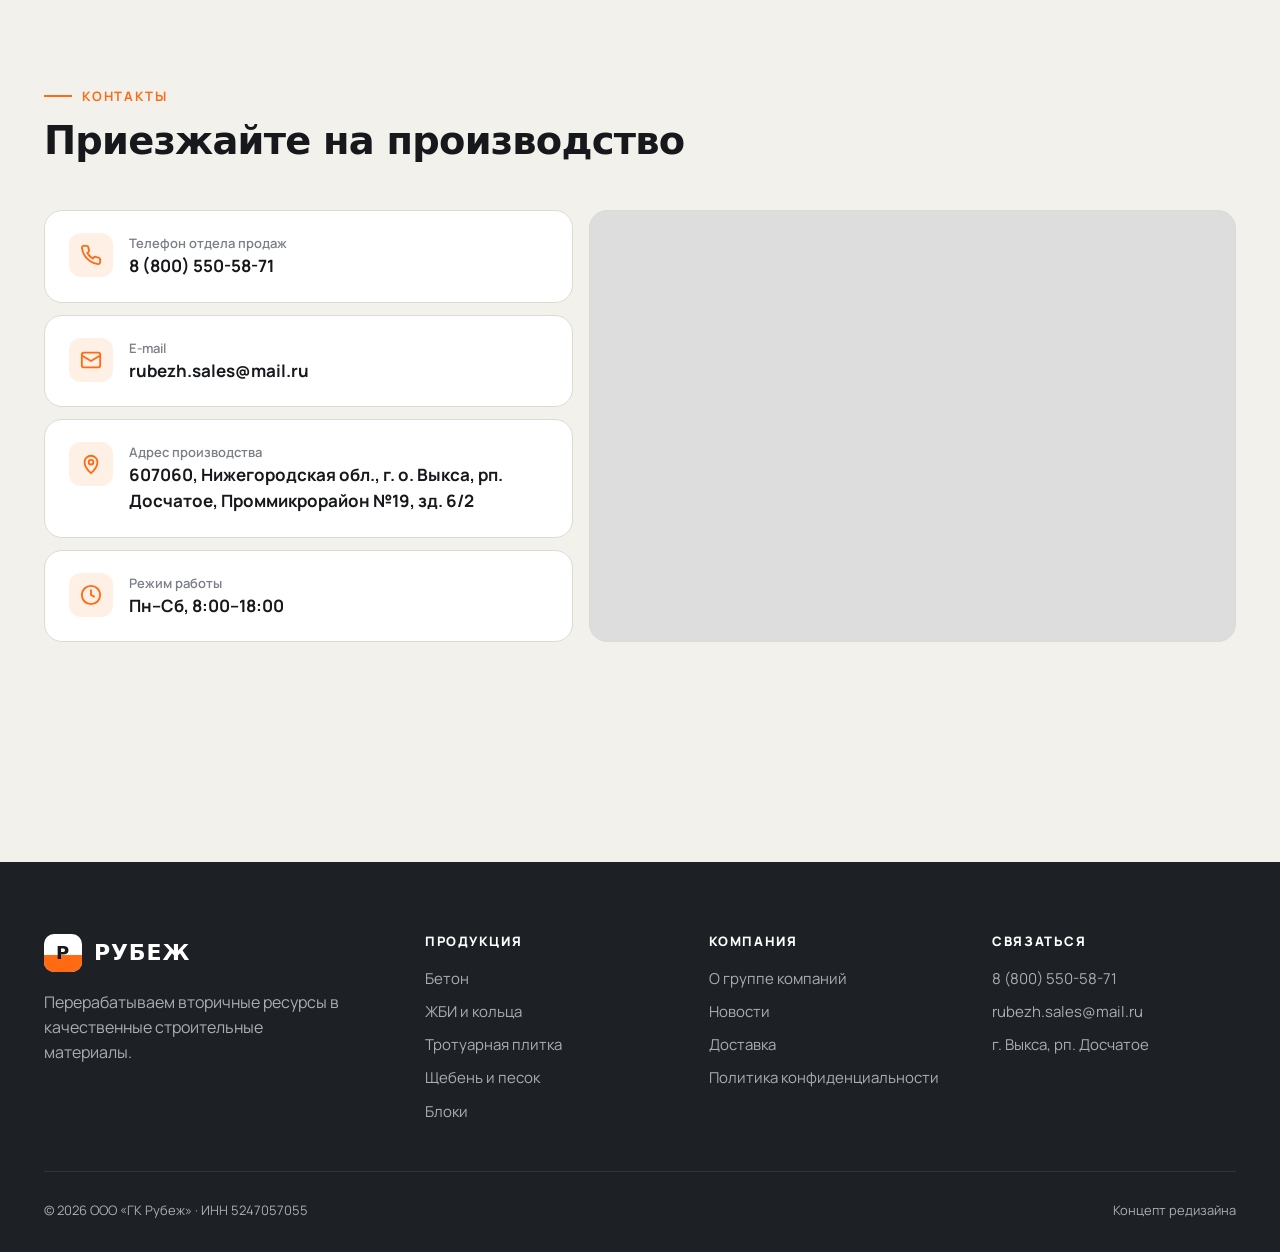
==== commit c145cb8e: "Add files via upload" ====
--- a/index.html
+++ b/index.html
@@ -373,6 +373,43 @@
   .hero-tags .tag:nth-child(n+3){display:none}
 }
 .lhero .price-badge{flex-wrap:wrap;row-gap:2px}.lhero .price-badge b{white-space:nowrap}
+
+/* hero split v3 */
+.hero-bg{background:radial-gradient(900px 500px at 85% 20%,rgba(255,106,19,.18),transparent 60%),linear-gradient(135deg,#1f2328,#131518)!important}
+.hero-bg::after{display:none!important}
+.hero-grid{mask-image:linear-gradient(90deg,#000 10%,transparent 90%)}
+.hero .container{padding-top:72px}
+.hero-split{display:grid;grid-template-columns:1.1fr .9fr;gap:56px;align-items:center}
+.hero-text{min-width:0}
+.hero h1{font-size:clamp(30px,3.6vw,50px);margin:22px 0 24px}
+.hero-media{position:relative;min-width:0;isolation:isolate}
+.hero-photo{border-radius:24px;overflow:hidden;aspect-ratio:4/4.3;box-shadow:0 40px 80px -30px rgba(0,0,0,.7);position:relative}
+.hero-photo::before{content:"";position:absolute;inset:0;box-shadow:inset 0 0 0 1px rgba(255,255,255,.08);border-radius:inherit;pointer-events:none}
+.hero-photo img{width:100%;height:100%;object-fit:cover;object-position:35% center}
+.hero-media::before{content:"";position:absolute;right:-18px;top:-18px;width:120px;height:120px;border-radius:24px;background:var(--accent);z-index:-1}
+.hero-chip{position:absolute;background:#fff;color:var(--ink);border-radius:16px;padding:14px 18px;box-shadow:0 20px 40px -16px rgba(0,0,0,.5);display:flex;gap:12px;align-items:center}
+.hero-chip b{font-family:var(--head);font-size:22px;font-weight:600;white-space:nowrap}
+.hero-chip span{font-size:13px;color:var(--ink-2);line-height:1.3}
+.hero-chip small{color:var(--muted);font-size:12px}
+.hero-chip-a{left:-28px;bottom:48px;flex-direction:column;align-items:flex-start;gap:2px}
+.hero-chip-b{right:20px;top:20px;padding:10px 14px}
+.hero-chip-b i{width:10px;height:10px;border-radius:50%;background:#22a35a;box-shadow:0 0 0 4px rgba(34,163,90,.2);flex:none}
+.hero-chip-b span{font-weight:700;color:var(--ink)}
+.hero-stats{margin-top:72px}
+@media (max-width:1100px){
+  .hero-split{grid-template-columns:1fr;gap:40px}
+  .hero-media{max-width:560px}
+  .hero-photo{aspect-ratio:16/11}
+}
+@media (max-width:720px){
+  .hero .container{padding-top:40px}
+  .hero-media::before{width:80px;height:80px;right:-8px;top:-8px}
+  .hero-chip-a{left:12px;bottom:12px;padding:10px 14px}
+  .hero-chip-a b{font-size:18px}
+  .hero-chip-b{right:12px;top:12px}
+  .hero-stats{margin-top:48px}
+}
+.logo small{white-space:nowrap}
 </style>
 </head>
 <body>
@@ -424,19 +461,26 @@
   <div class="hero-bg"></div>
   <div class="hero-grid"></div>
   <div class="container">
-    <span class="eyebrow">Группа компаний «Рубеж» · Выкса</span>
-    <h1>Бетон, ЖБИ и щебень <em>от&nbsp;производителя</em> с&nbsp;доставкой по&nbsp;области</h1>
-    <p class="hero-lead">Свой бетонный завод, цех ЖБИ и щебёночное производство на 30 гектарах. Отгружаем от 1 м³, привозим миксерами в Выксу, район и по Нижегородской области.</p>
-    <div class="hero-cta">
-      <a href="#lead" class="btn btn-accent">Рассчитать заказ
-        <svg class="arrow" viewBox="0 0 24 24" fill="none" stroke="currentColor" stroke-width="2.2" stroke-linecap="round"><path d="M5 12h14M13 6l6 6-6 6"/></svg></a>
-      <a href="#catalog" class="btn btn-ghost">Смотреть продукцию</a>
-    </div>
-    <div class="hero-tags">
-      <span class="tag">Бетон от 6 182 ₽/м³</span>
-      <span class="tag">Независимая лаборатория</span>
-      <span class="tag">Член Ассоциации «Железобетон»</span>
-      <span class="tag">Автобетононасос 37 м</span>
+    <div class="hero-split">
+      <div class="hero-text">
+        <span class="eyebrow">Группа компаний «Рубеж» · Выкса</span>
+        <h1>Бетон, ЖБИ и щебень <em>от&nbsp;производителя</em> с&nbsp;доставкой по&nbsp;области</h1>
+        <p class="hero-lead">Свой бетонный завод, цех ЖБИ и щебёночное производство на 30 гектарах. Отгружаем от 1 м³, привозим миксерами в Выксу, район и по Нижегородской области.</p>
+        <div class="hero-cta">
+          <a href="#lead" class="btn btn-accent">Рассчитать заказ
+            <svg class="arrow" viewBox="0 0 24 24" fill="none" stroke="currentColor" stroke-width="2.2" stroke-linecap="round"><path d="M5 12h14M13 6l6 6-6 6"/></svg></a>
+          <a href="#catalog" class="btn btn-ghost">Смотреть продукцию</a>
+        </div>
+        <div class="hero-tags">
+          <span class="tag">Бетон от 6 182 ₽/м³</span>
+          <span class="tag">Независимая лаборатория</span>
+        </div>
+      </div>
+      <div class="hero-media">
+        <div class="hero-photo"><img src="assets/img/zapushheno-proizvodstvo-zhelezobetonnykh-izdelij-na-oborudovanii-cgm.jpg" alt="Цех ЖБИ ГК «Рубеж» — производство колец на оборудовании CGM"></div>
+        <div class="hero-chip hero-chip-a"><b>от 1 м³</b><span>отгружаем любой объём</span></div>
+        <div class="hero-chip hero-chip-b"><i></i><span>Отгрузка сегодня<br><small>Пн–Сб 8:00–18:00</small></span></div>
+      </div>
     </div>
     <div class="hero-stats">
       <div class="stat"><b>3 млн<sup>тн</sup></b><span>побочного продукта ВМЗ переработано за 4 года</span></div>
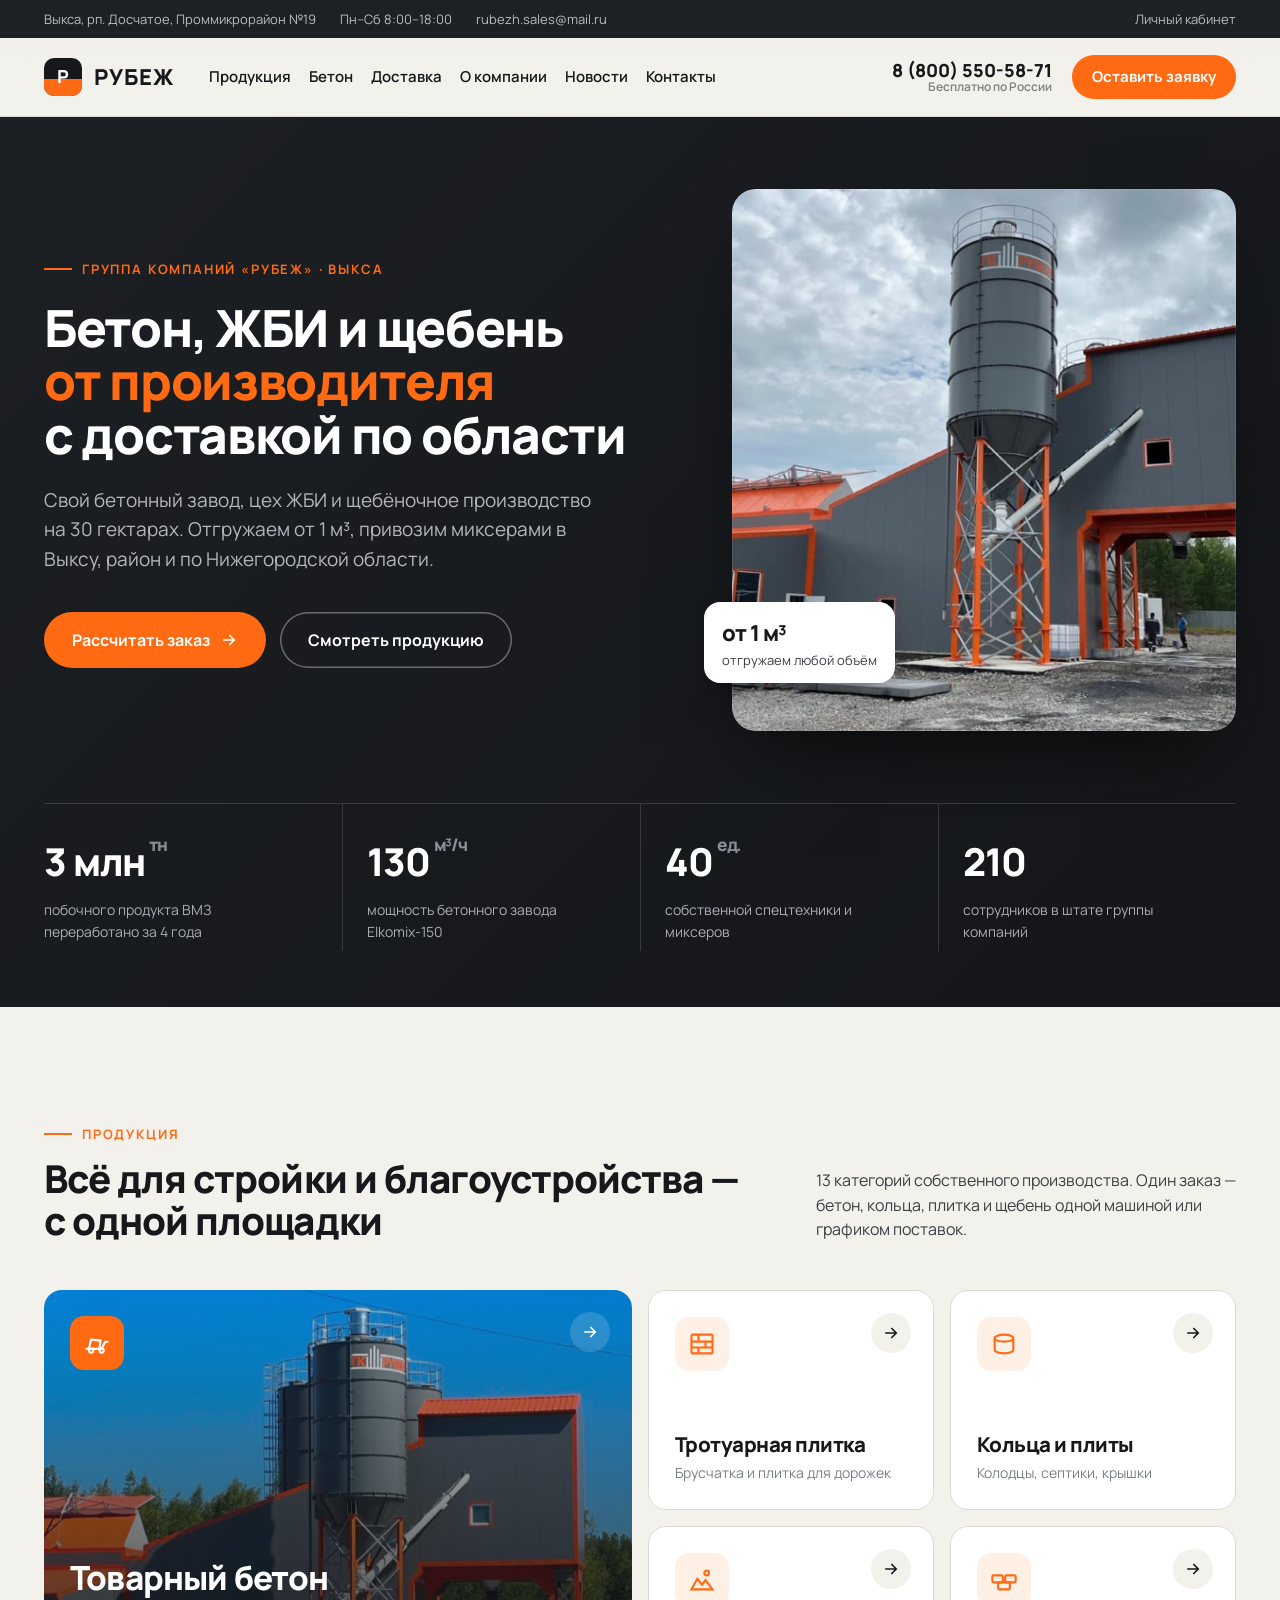
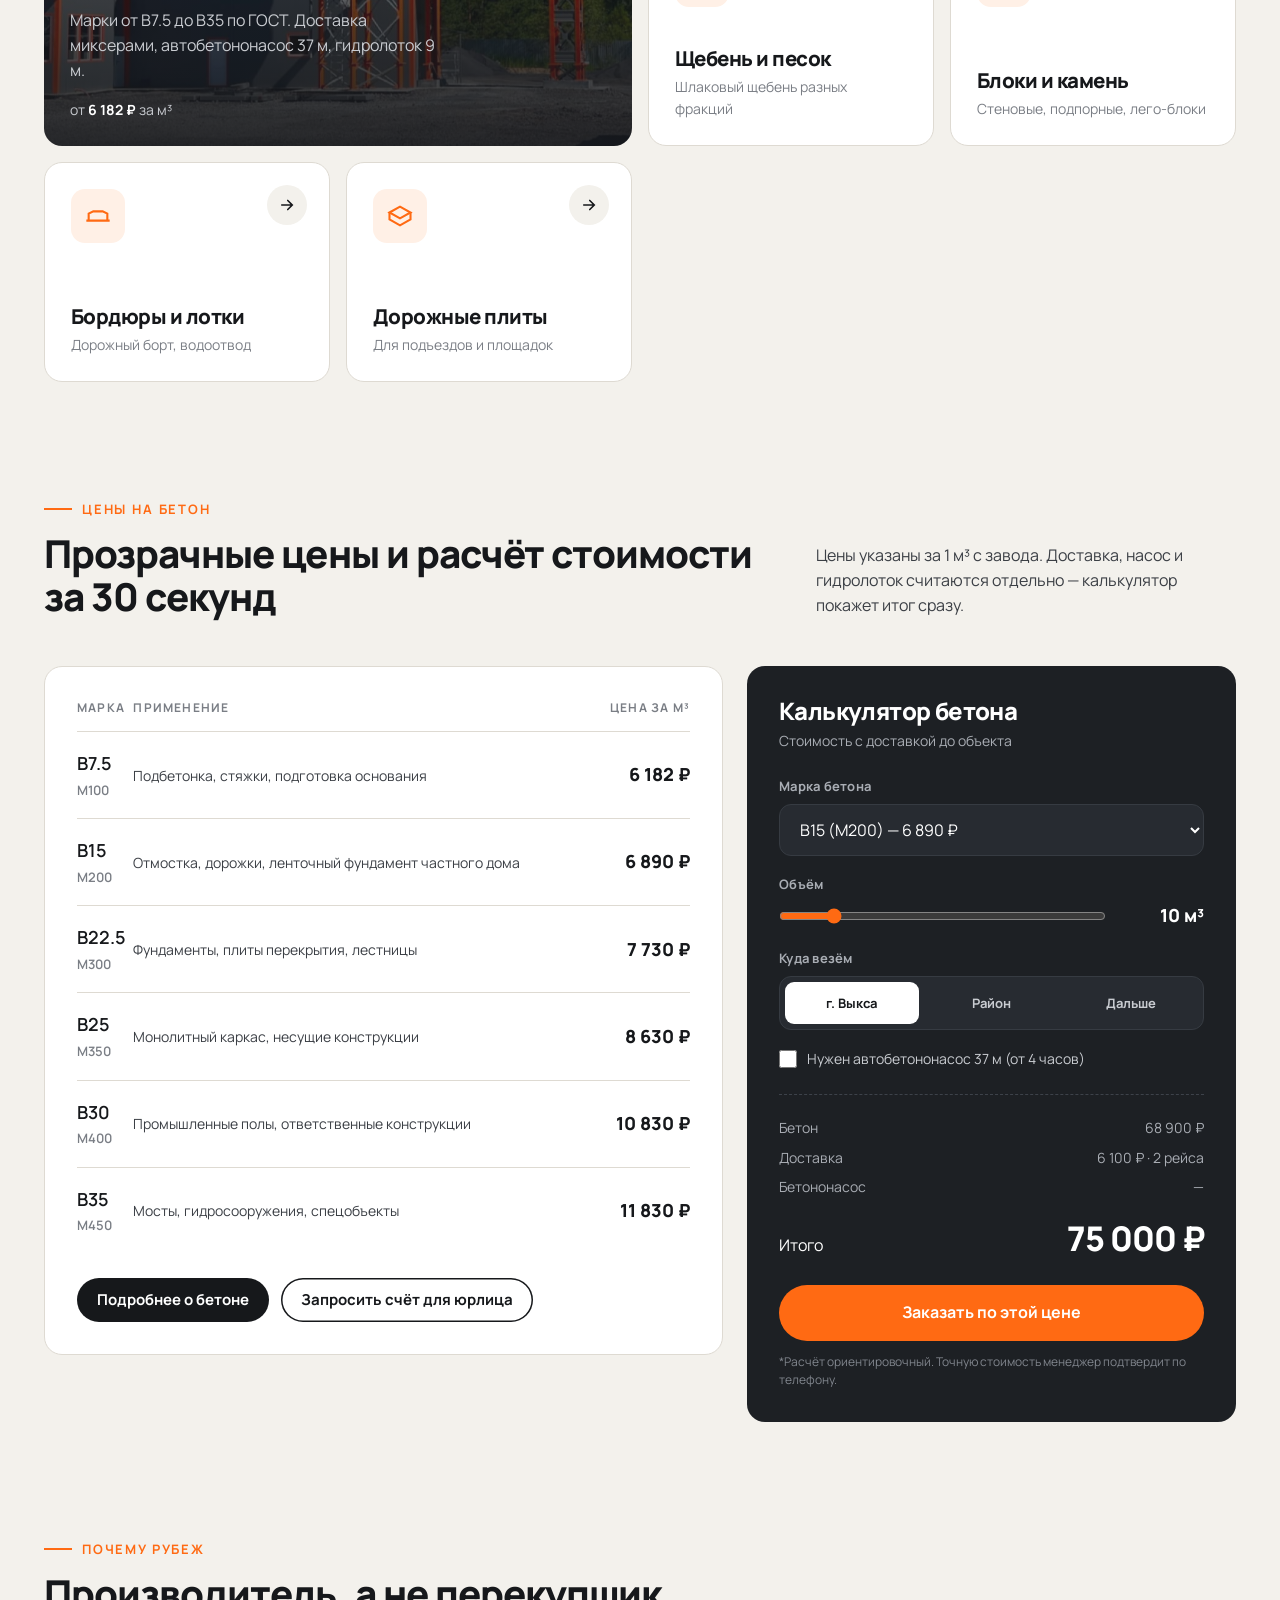
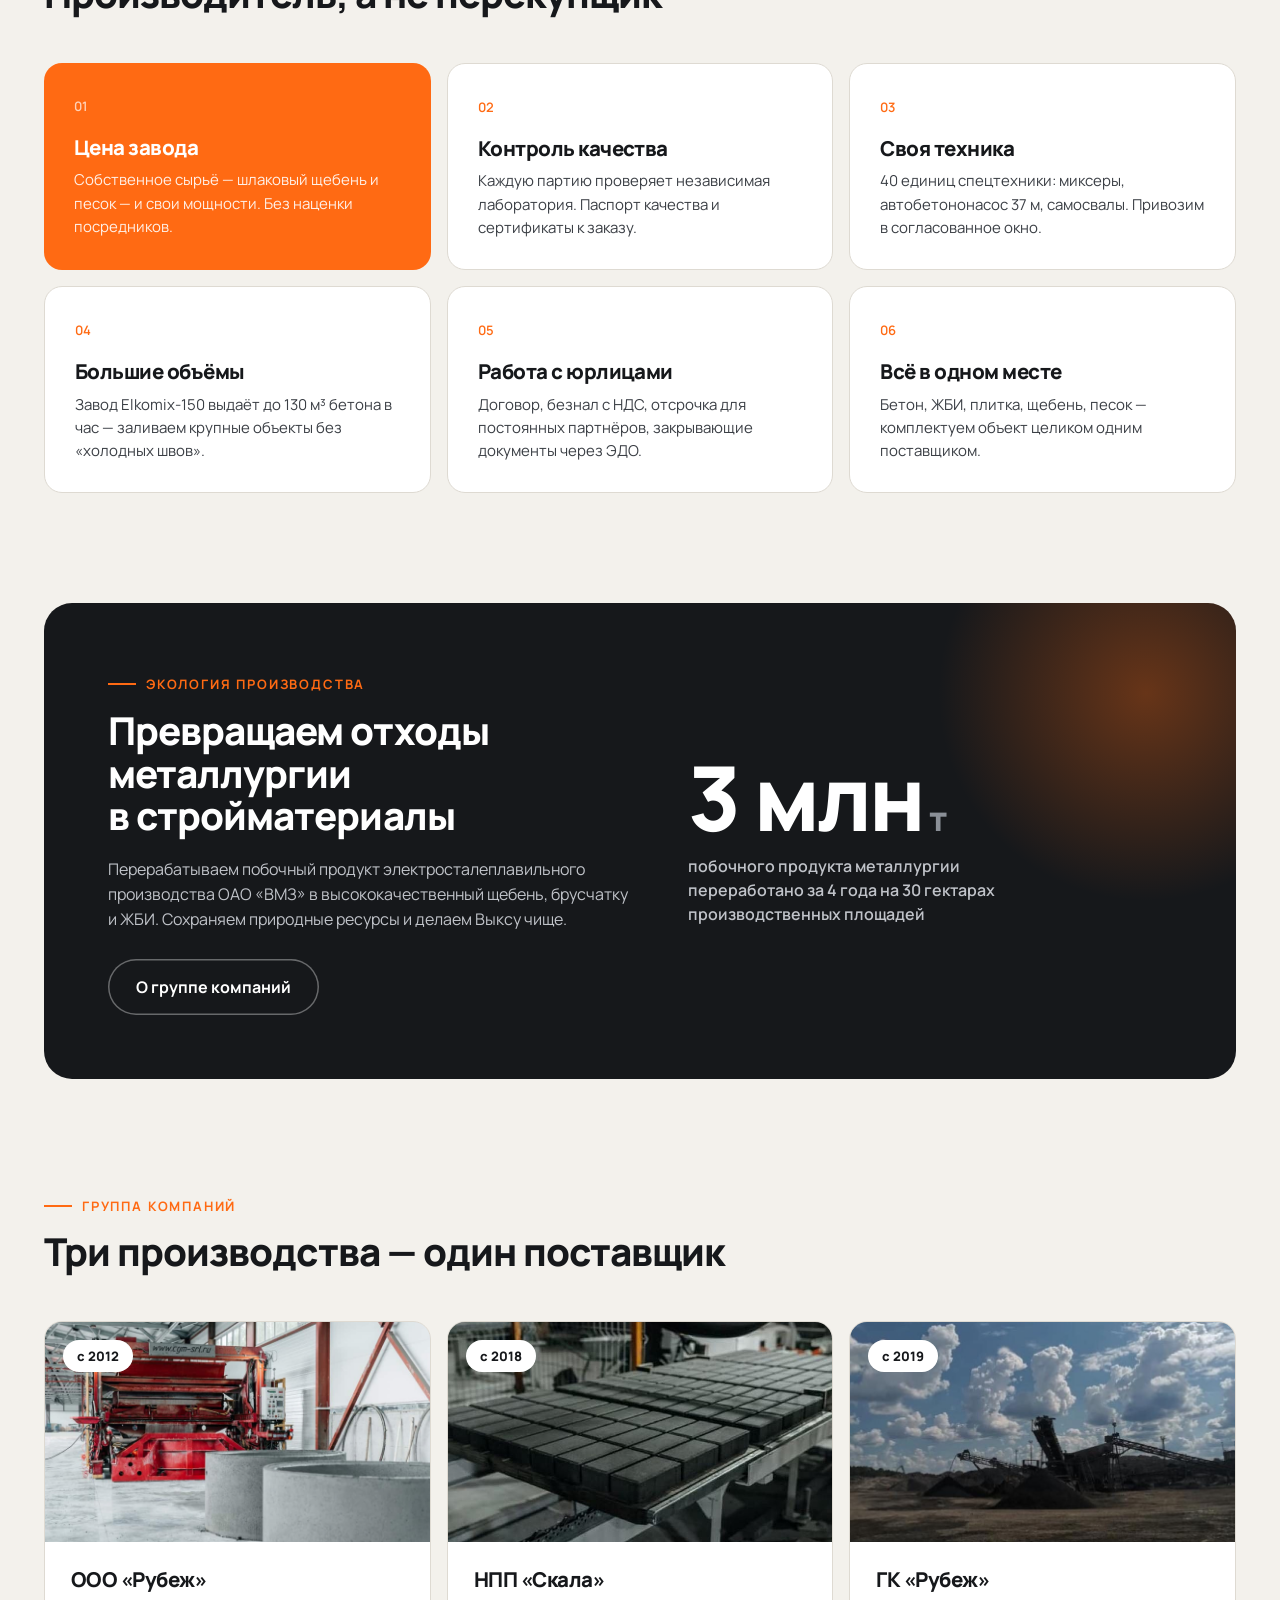
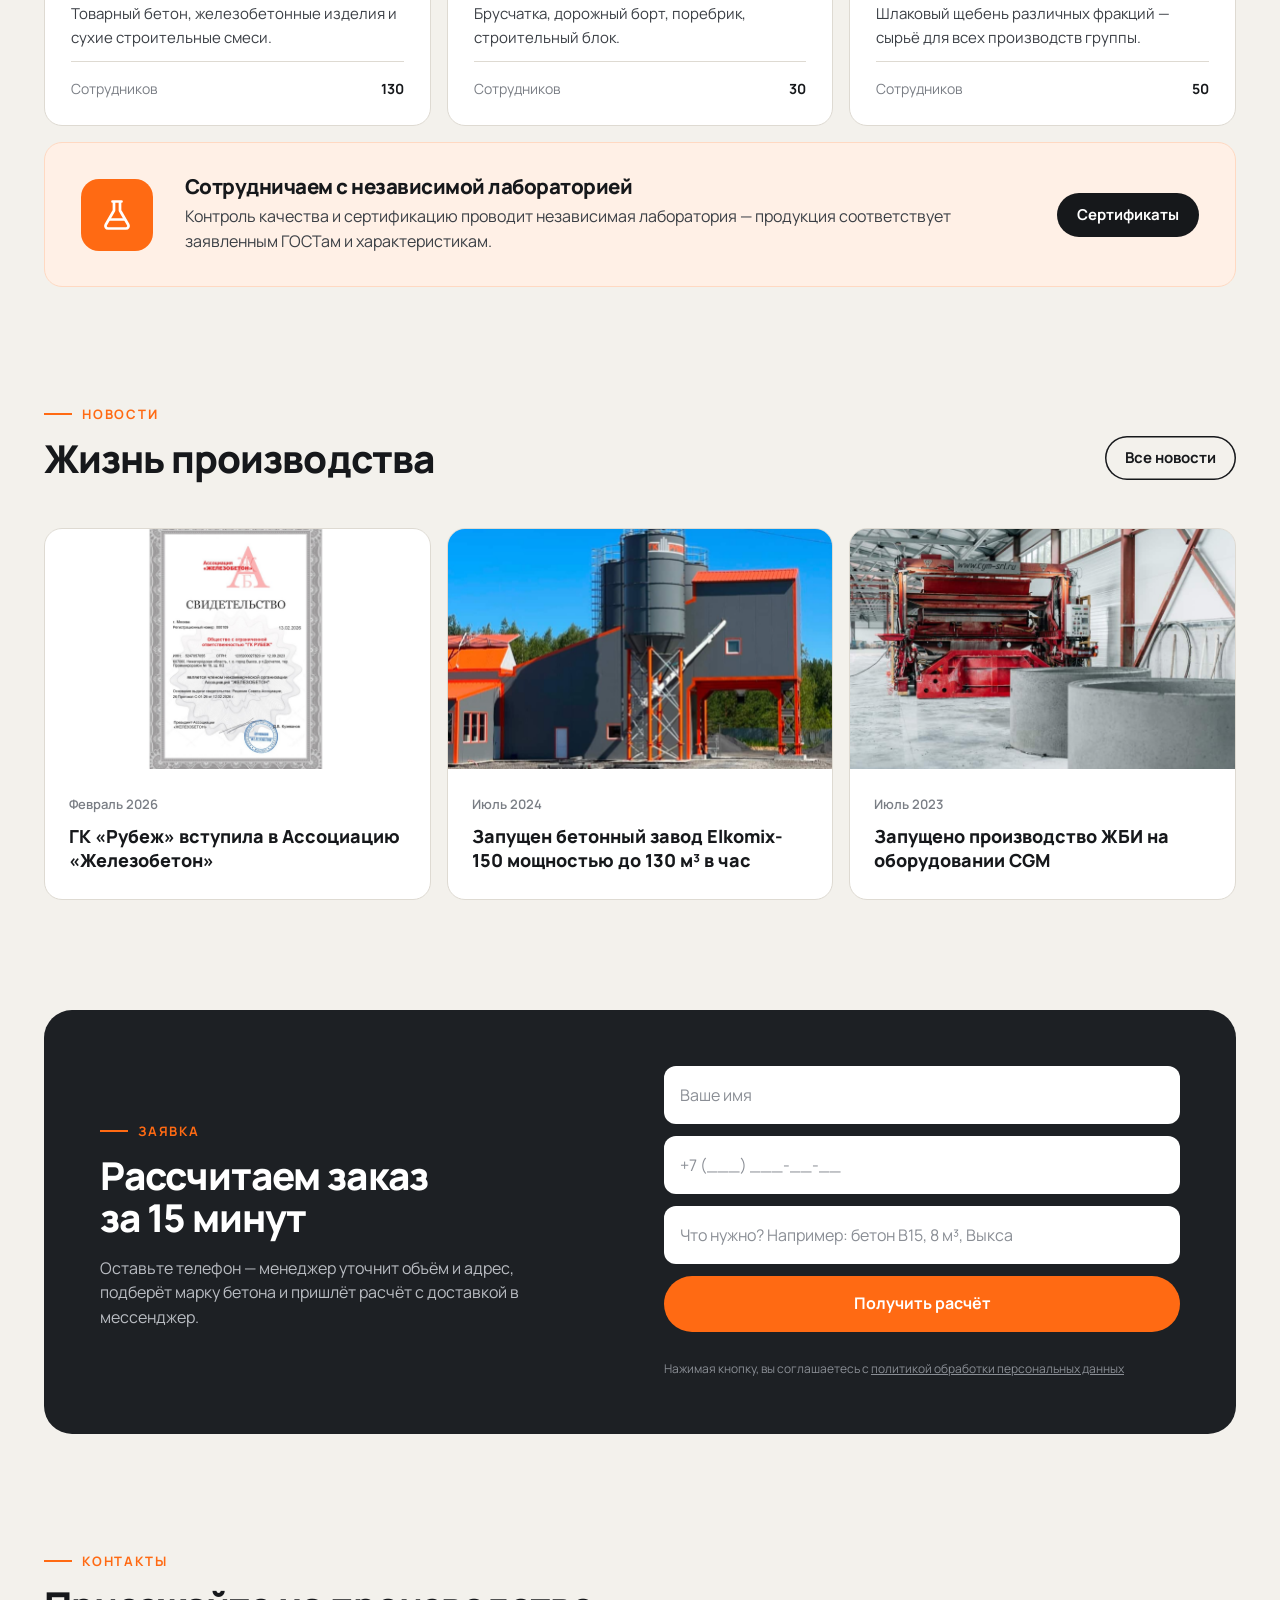
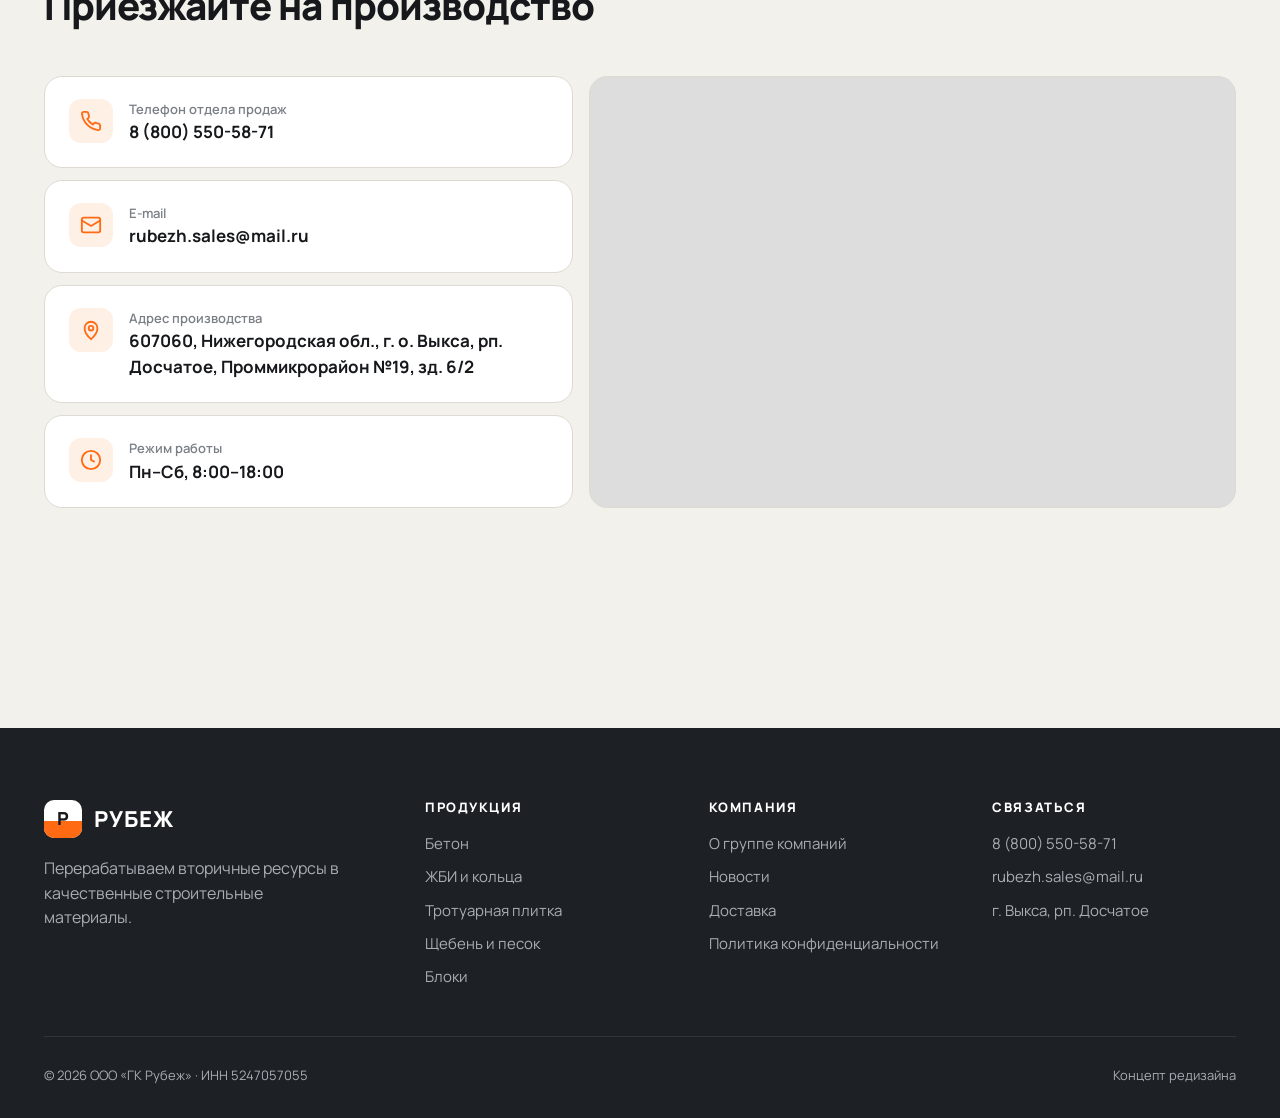
==== commit 4f3add22: "Add files via upload" ====
--- a/index.html
+++ b/index.html
@@ -7,7 +7,7 @@
 <meta name="description" content="Собственное производство бетона, ЖБИ, тротуарной плитки, щебня и песка в Выксе. Доставка миксерами по Выксе, району и Нижегородской области. Звоните: 8 (800) 550-58-71">
 <link rel="preconnect" href="https://fonts.googleapis.com">
 <link rel="preconnect" href="https://fonts.gstatic.com" crossorigin>
-<link href="https://fonts.googleapis.com/css2?family=Manrope:wght@400;500;600;700;800&family=Unbounded:wght@500;600;700&display=swap" rel="stylesheet">
+<link href="https://fonts.googleapis.com/css2?family=Manrope:wght@400;500;600;700;800&display=swap" rel="stylesheet">
 <style>
 /* ====== РУБЕЖ — редизайн, макет ====== */
 :root{
@@ -119,7 +119,7 @@
 .cat .from b{color:var(--ink)}
 .cat .go{position:absolute;right:22px;top:22px;width:40px;height:40px;border-radius:50%;display:grid;place-items:center;background:var(--bg);transition:.25s}
 .cat:hover .go{background:var(--accent);color:#fff;transform:rotate(-45deg)}
-.cat.featured{grid-column:span 2;grid-row:span 2;background:var(--graphite);color:#fff;border:0;min-height:456px;background-image:linear-gradient(180deg,rgba(23,25,29,.15),rgba(23,25,29,.92)),url("assets/img/beton-default.jpg");background-size:cover;background-position:center}
+.cat.featured{grid-column:span 2;grid-row:span 2;background:var(--graphite);color:#fff;border:0;min-height:456px;background-image:linear-gradient(180deg,rgba(23,25,29,.15),rgba(23,25,29,.92)),url("assets/img/zapushhen-v-rabotu-betonnyj-zavod-elkomix.jpg");background-size:cover;background-position:center}
 .cat.featured h3{font-size:clamp(26px,2.6vw,36px)}
 .cat.featured .from{color:#c9ccd1}
 .cat.featured .from b{color:#fff}
@@ -410,6 +410,23 @@
   .hero-stats{margin-top:48px}
 }
 .logo small{white-space:nowrap}
+
+/* calm v5 */
+:root{--head:"Manrope",system-ui,sans-serif}
+h1,h2,h3,h4{font-weight:800;letter-spacing:-.025em}
+h1{line-height:1.05}
+.stat b,.eco-num,.gname,.calc-total .sum b,.step::before,.hero-chip b,.lhero .price-badge b{font-weight:800;letter-spacing:-.03em}
+.stat b sup,.eco-num small{color:#8a8f97}
+.logo{font-weight:800}
+.hero-bg{background:linear-gradient(135deg,#1c1f23,#141619)!important}
+.hero-grid{display:none}
+.hero-media::before{display:none}
+.hero-chip-b{display:none}
+.hero-tags{display:none}
+.hero-photo img{object-position:60% center}
+.hero h1{font-size:clamp(32px,4vw,56px)}
+.hero-lead{color:#b4b8be}
+.hero-split{gap:72px}
 </style>
 </head>
 <body>
@@ -477,7 +494,7 @@
         </div>
       </div>
       <div class="hero-media">
-        <div class="hero-photo"><img src="assets/img/zapushheno-proizvodstvo-zhelezobetonnykh-izdelij-na-oborudovanii-cgm.jpg" alt="Цех ЖБИ ГК «Рубеж» — производство колец на оборудовании CGM"></div>
+        <div class="hero-photo"><img src="assets/img/beton-default.jpg" alt="Бетонный завод ГК «Рубеж» в Выксе"></div>
         <div class="hero-chip hero-chip-a"><b>от 1 м³</b><span>отгружаем любой объём</span></div>
         <div class="hero-chip hero-chip-b"><i></i><span>Отгрузка сегодня<br><small>Пн–Сб 8:00–18:00</small></span></div>
       </div>
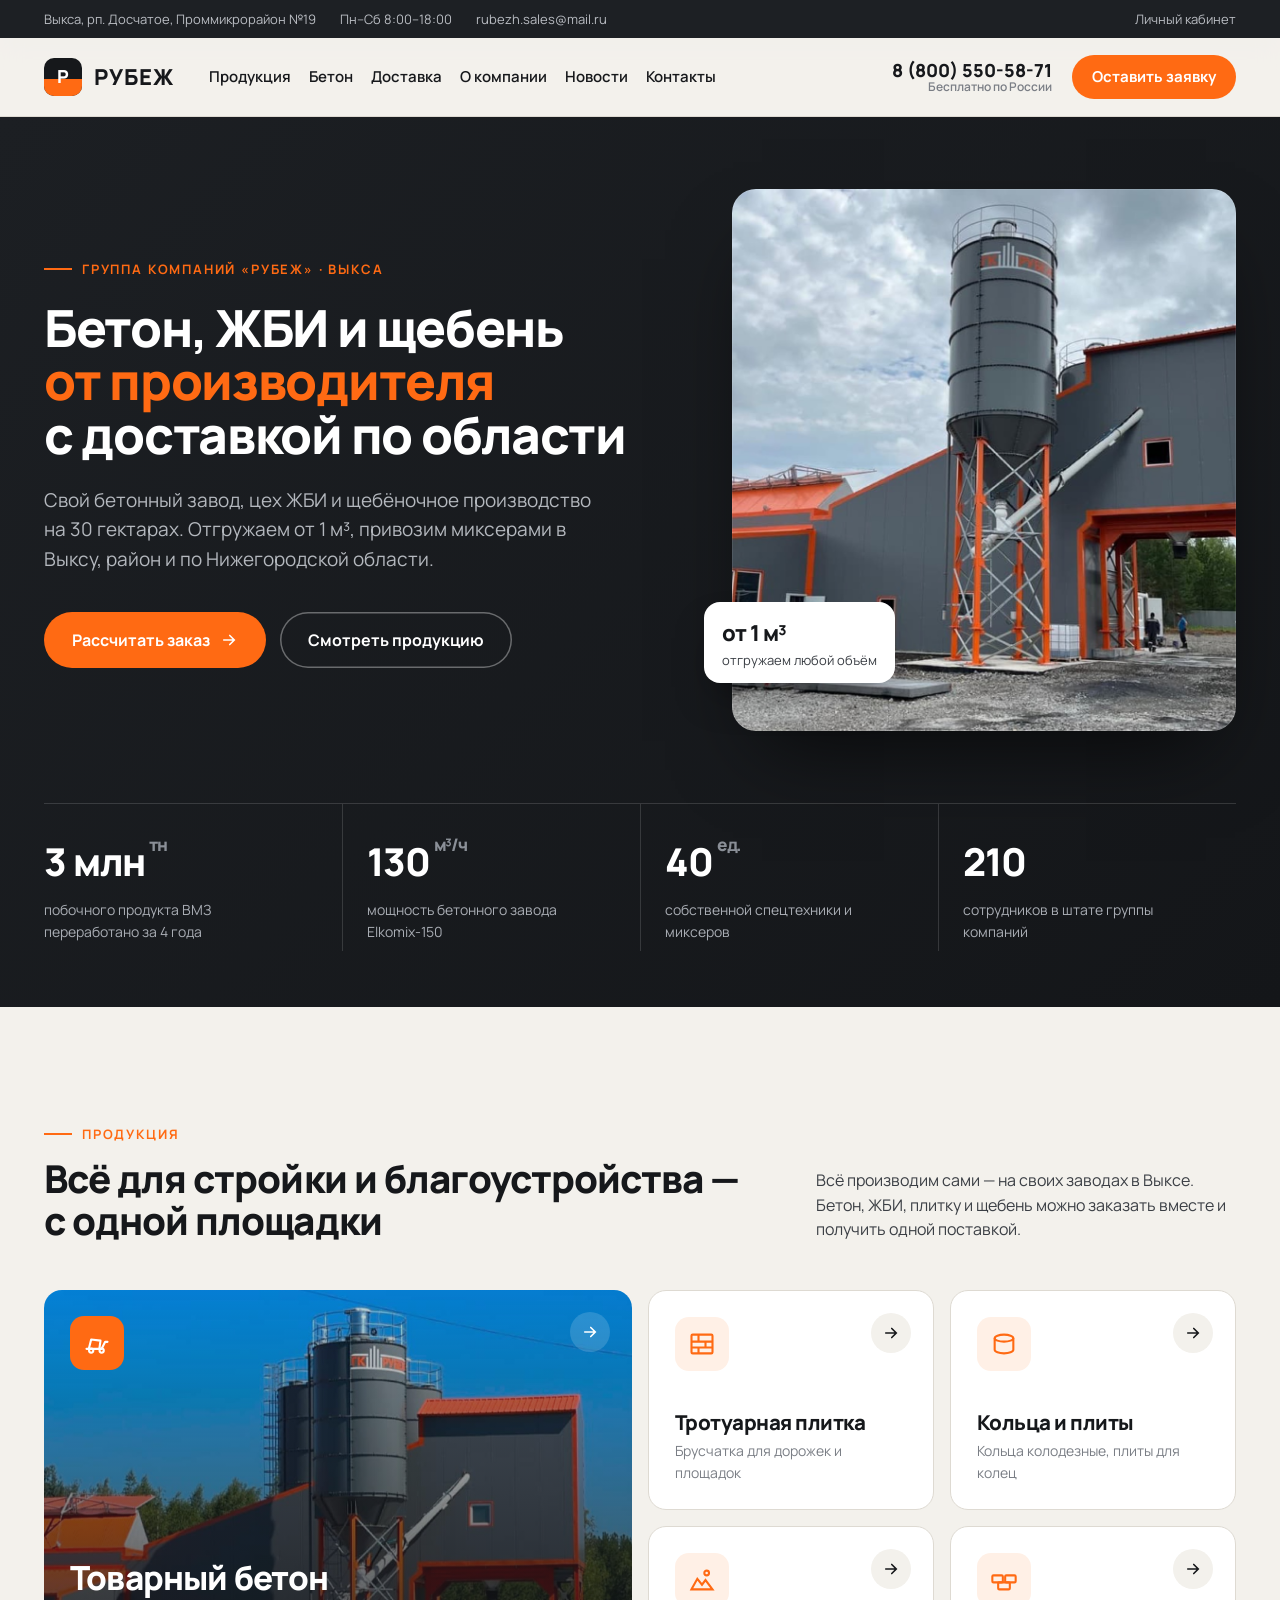
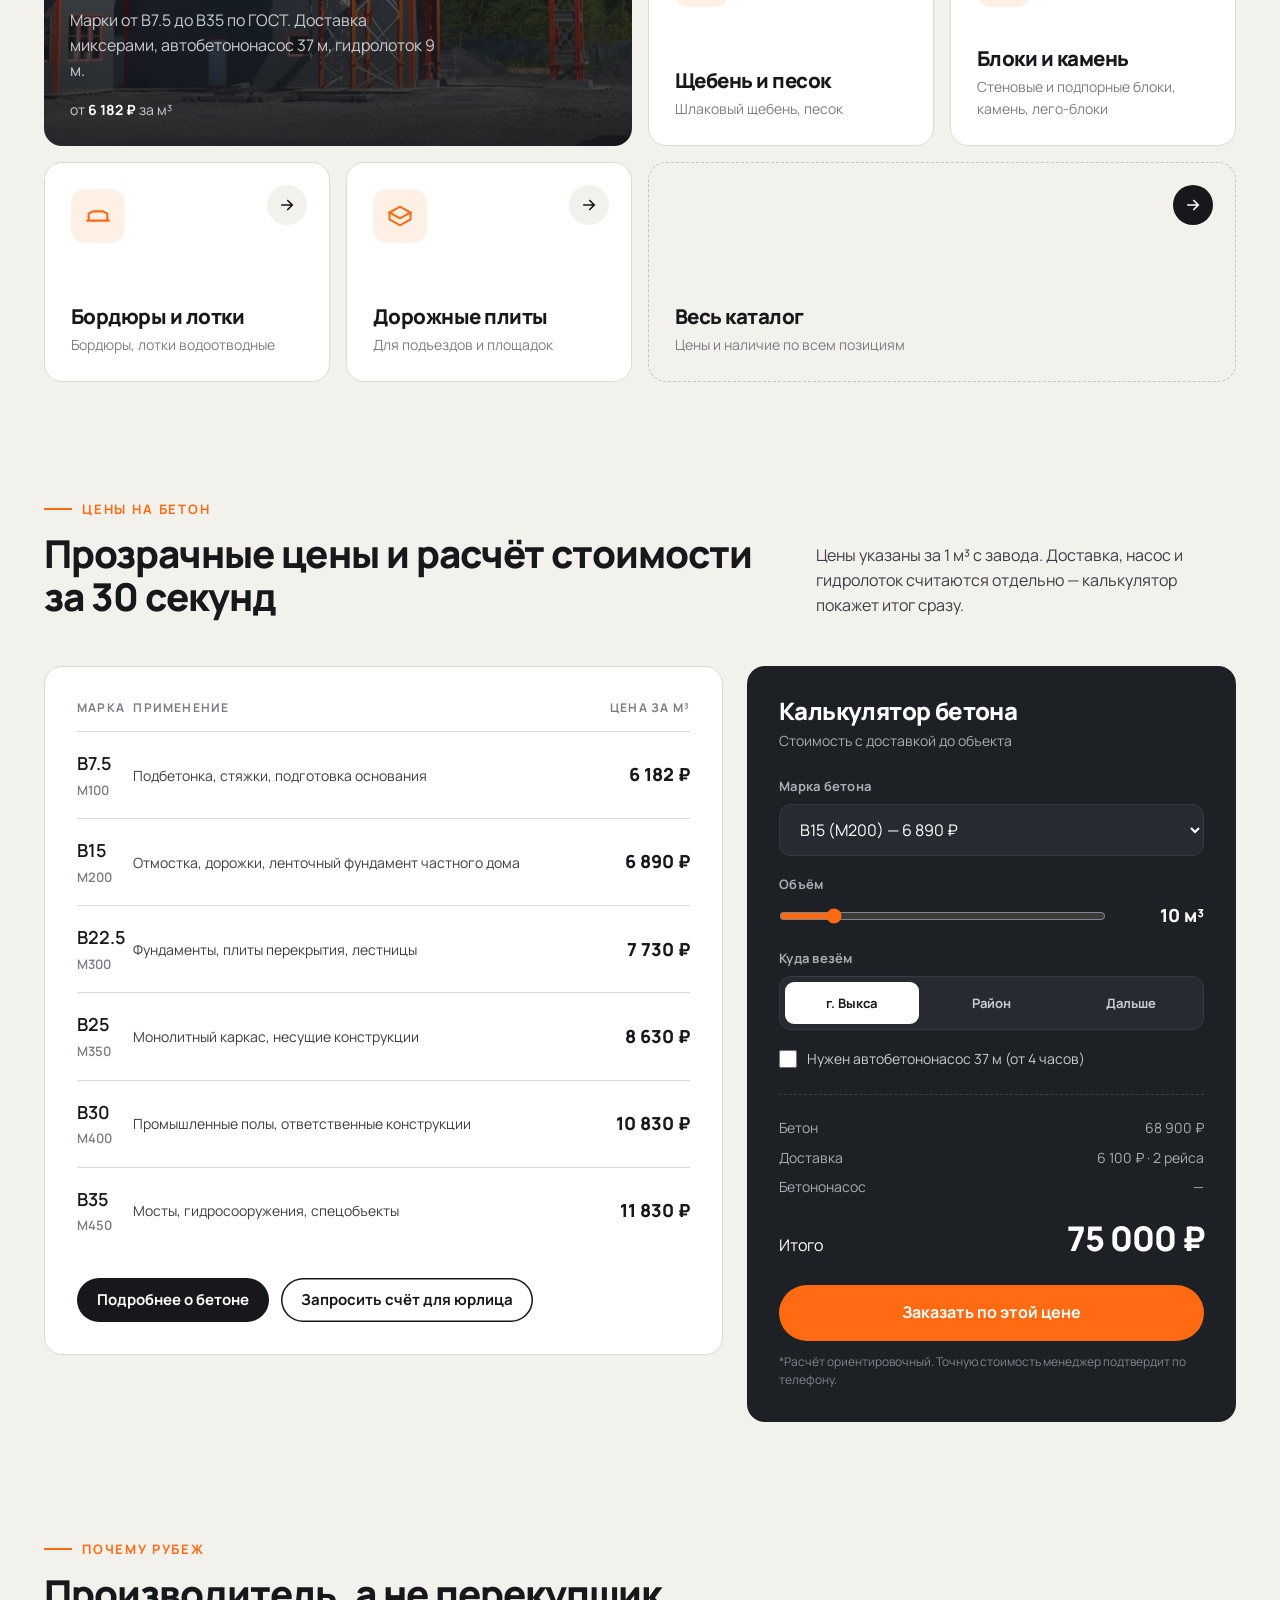
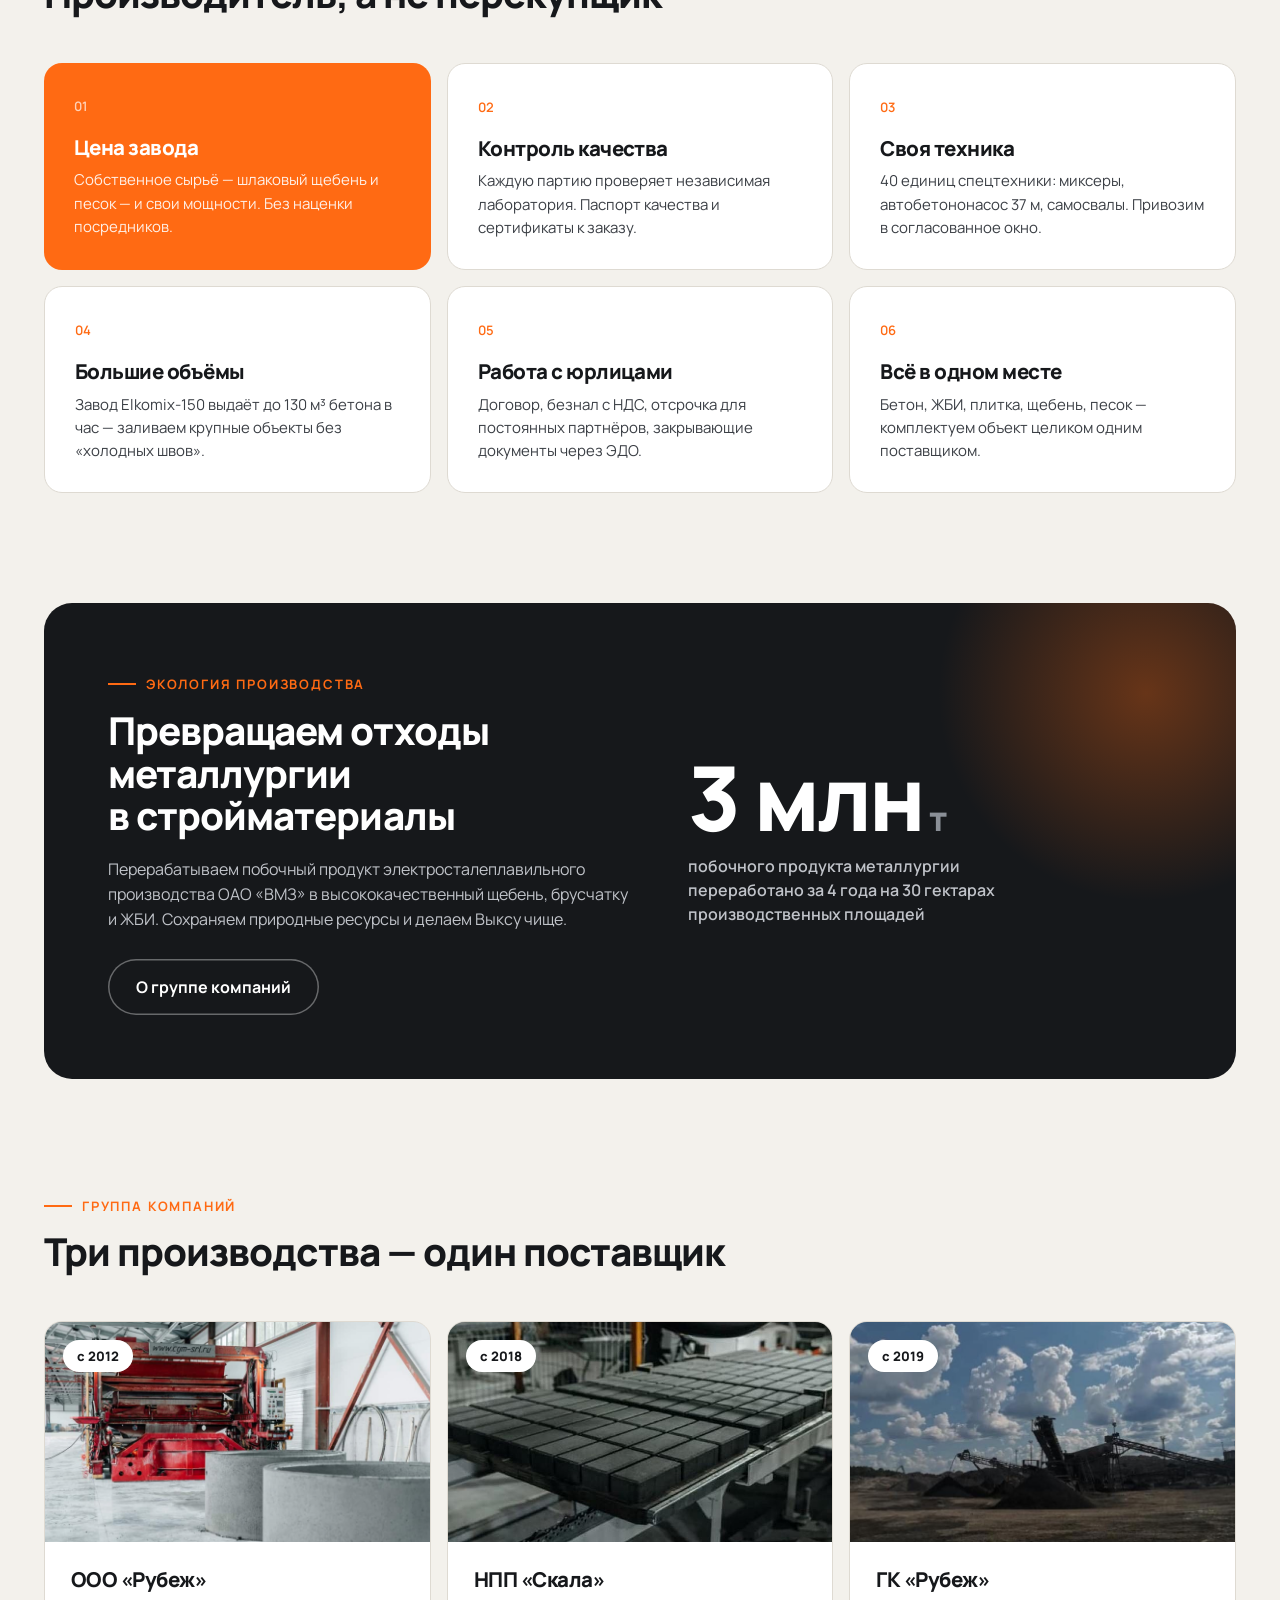
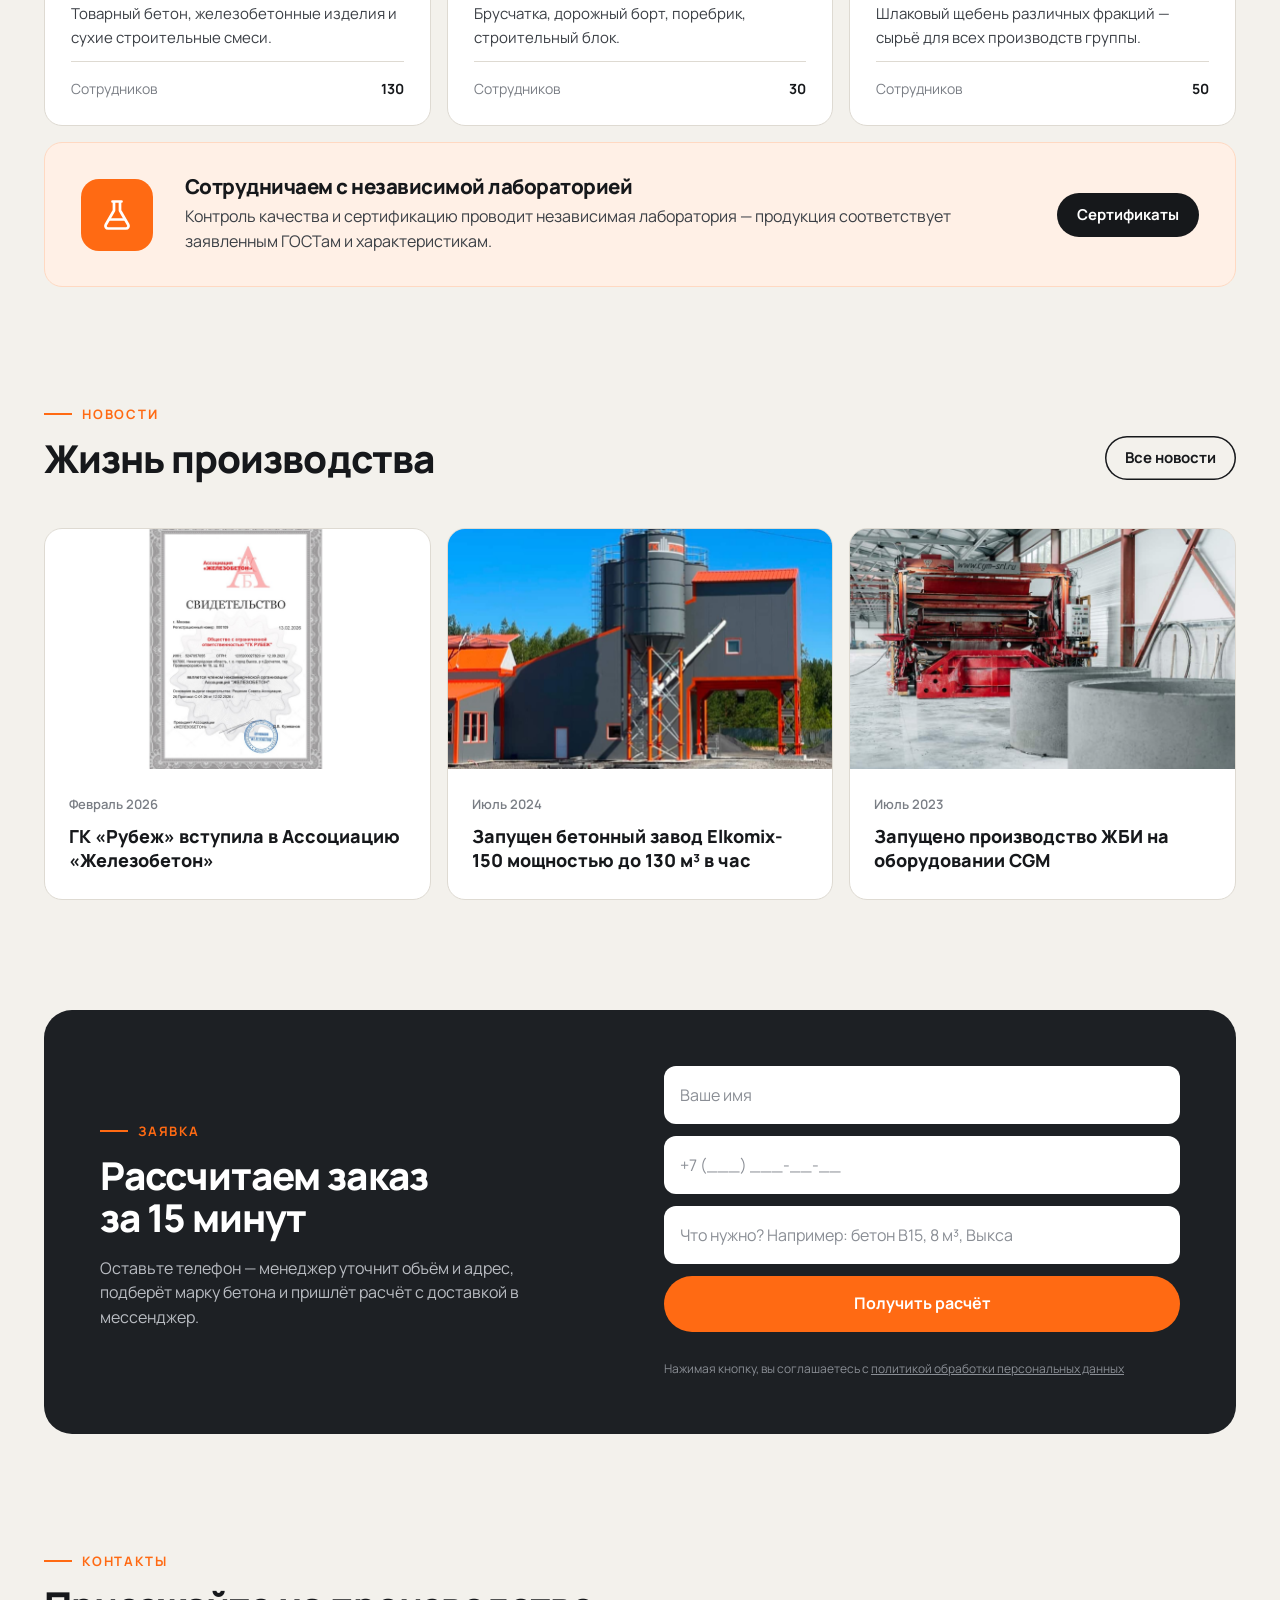
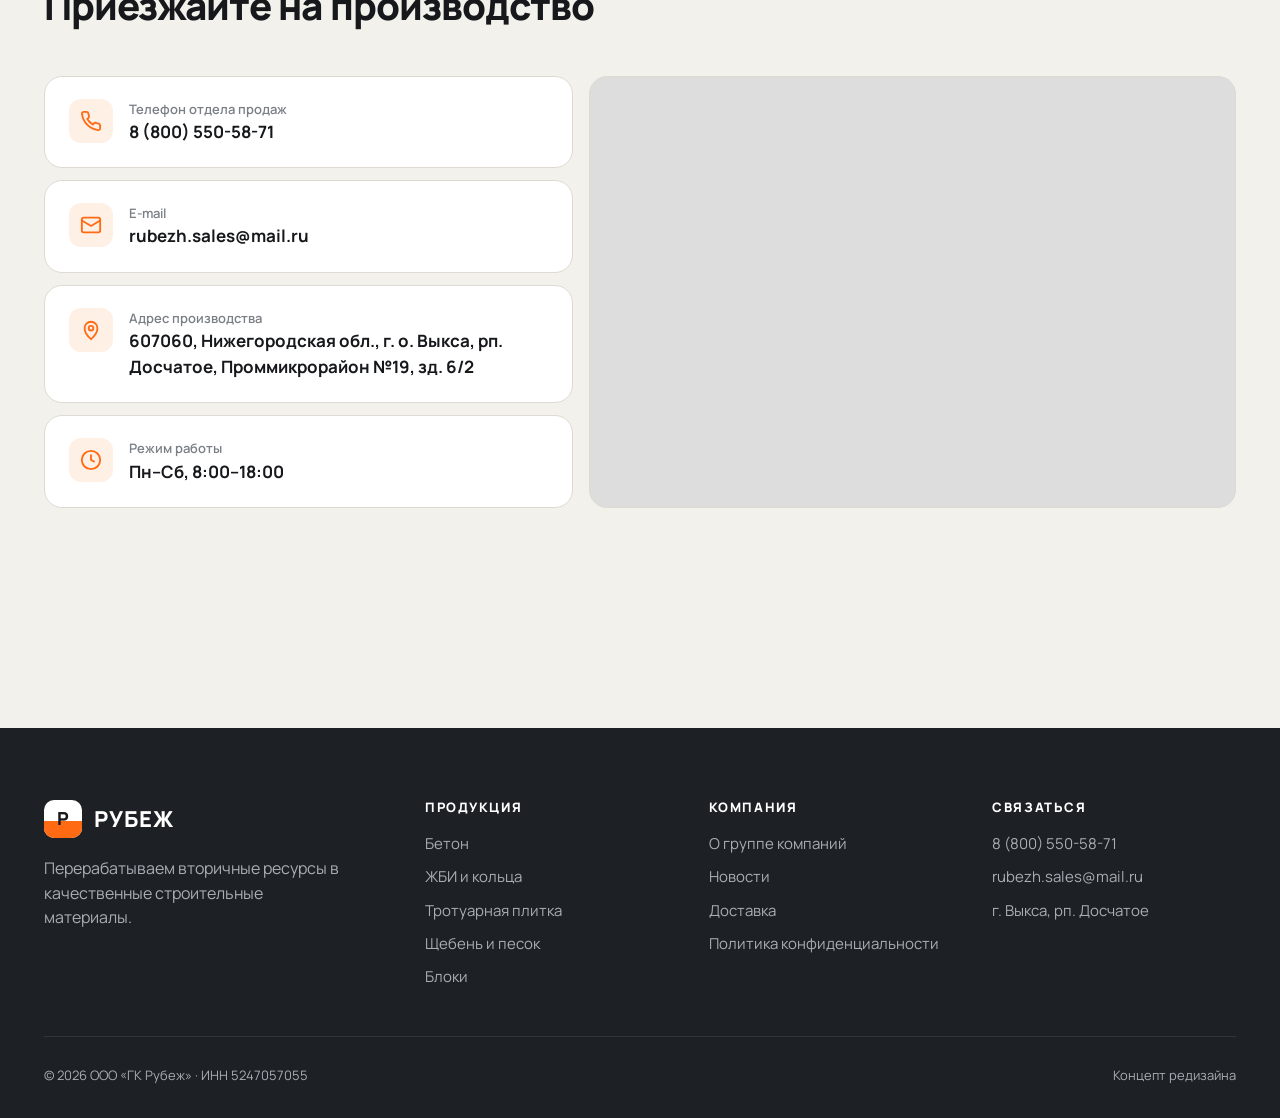
==== commit d1cc0fd3: "Add files via upload" ====
--- a/index.html
+++ b/index.html
@@ -427,6 +427,53 @@
 .hero h1{font-size:clamp(32px,4vw,56px)}
 .hero-lead{color:#b4b8be}
 .hero-split{gap:72px}
+
+/* mobile fixes v7 */
+.mbar{display:none}
+@media (max-width:720px){
+  /* 1. price table: 2 columns, usage as subtitle under grade */
+  .ptable th:nth-child(2),.ptable td.use{display:none}
+  .ptable{table-layout:fixed}
+  .ptable th:first-child{width:55%}
+  .ptable .grade small{white-space:nowrap}
+  /* 2. catalog cards: left aligned */
+  .cat:not(.featured){justify-content:flex-start;text-align:left}
+  .cat:not(.featured)>div:last-child{flex:1;min-width:0}
+  /* 3. bottom action bar instead of floating button */
+  .float-call{display:none!important}
+  .mbar{display:grid;grid-template-columns:1fr 1fr;gap:8px;position:fixed;left:0;right:0;bottom:0;z-index:60;padding:10px 12px calc(10px + env(safe-area-inset-bottom));background:rgba(243,241,236,.94);backdrop-filter:blur(12px);border-top:1px solid var(--line)}
+  .mbar .btn{height:48px;font-size:15px;padding:0 12px}
+  .mbar svg{width:18px;height:18px}
+  body{padding-bottom:76px}
+  .footer{margin-top:72px}
+  /* 4. "why us" as horizontal swipe slider */
+  .features{display:flex;overflow-x:auto;scroll-snap-type:x mandatory;scroll-padding:0 16px;gap:12px;margin:0 -16px;padding:0 16px 8px;scrollbar-width:none;-webkit-overflow-scrolling:touch}
+  .features::-webkit-scrollbar{display:none}
+  .feature{flex:0 0 78%;scroll-snap-align:start;padding:24px}
+  .feature h3{margin:12px 0 8px}
+  .swipe-hint{display:flex!important}
+}
+.swipe-hint{display:none;align-items:center;gap:8px;margin-top:14px;font-size:13px;color:var(--muted);font-weight:600}
+
+/* mobile menu v8 */
+.mobile-menu .btn{display:flex;justify-content:center;border-bottom:0;font-weight:700}
+.mm-contacts{margin-top:28px;display:grid;gap:6px;font-size:15px;color:var(--ink-2)}
+.mobile-menu .mm-contacts a{font-family:var(--body);font-size:22px;font-weight:800;padding:0;border:0;color:var(--ink)}
+.burger.open span{background:transparent}
+.burger.open span::before{top:0;transform:rotate(45deg)}
+.burger.open span::after{top:0;transform:rotate(-45deg)}
+@media (max-width:720px){
+  .mobile-menu .btn{display:none}
+  .mobile-menu a{font-size:22px;padding:14px 0}
+  .mobile-menu.open{padding:12px 20px 100px}
+}
+
+.cat-all{grid-column:span 2;background:transparent;border:1.5px dashed #c9c4ba;justify-content:flex-end}
+.cat-all h3{margin-top:0}
+.cat-all .go{background:var(--ink);color:#fff}
+.cat-all:hover{background:var(--paper);border-style:solid}
+@media (max-width:1100px){.cat-all{grid-column:span 2}}
+@media (max-width:720px){.cat-all{grid-column:auto;border-style:solid;background:var(--ink);color:#fff;border-color:var(--ink)}.cat-all .from{color:#b4b8be}.cat-all .go{background:rgba(255,255,255,.15)}}
 </style>
 </head>
 <body>
@@ -471,6 +518,7 @@
   <a href="#news">Новости</a>
   <a href="#contacts">Контакты</a>
   <a href="#lead" class="btn btn-accent">Оставить заявку</a>
+  <div class="mm-contacts"><a href="tel:88005505871">8 (800) 550-58-71</a><span>Пн–Сб 8:00–18:00 · rubezh.sales@mail.ru</span><span>Выкса, рп. Досчатое, Проммикрорайон №19</span></div>
 </div>
 
 <!-- HERO -->
@@ -516,7 +564,7 @@
         <span class="eyebrow">Продукция</span>
         <h2>Всё для стройки и благоустройства — с одной площадки</h2>
       </div>
-      <p>13 категорий собственного производства. Один заказ — бетон, кольца, плитка и щебень одной машиной или графиком поставок.</p>
+      <p>Всё производим сами — на своих заводах в Выксе. Бетон, ЖБИ, плитку и щебень можно заказать вместе и получить одной поставкой.</p>
     </div>
 
     <div class="cats reveal">
@@ -535,33 +583,37 @@
       <a href="#" class="cat">
         <div class="cat-ico"><svg viewBox="0 0 24 24" fill="none" stroke="currentColor" stroke-width="1.8"><rect x="3" y="4" width="18" height="16" rx="1"/><path d="M3 10h18M3 15h18M9 4v6M15 10v5M9 15v5"/></svg></div>
         <span class="go"><svg class="arrow" viewBox="0 0 24 24" fill="none" stroke="currentColor" stroke-width="2.2" stroke-linecap="round"><path d="M5 12h14M13 6l6 6-6 6"/></svg></span>
-        <div><h3>Тротуарная плитка</h3><div class="from">Брусчатка и плитка для дорожек</div></div>
+        <div><h3>Тротуарная плитка</h3><div class="from">Брусчатка для дорожек и площадок</div></div>
       </a>
       <a href="#" class="cat">
         <div class="cat-ico"><svg viewBox="0 0 24 24" fill="none" stroke="currentColor" stroke-width="1.8"><ellipse cx="12" cy="7" rx="8" ry="3"/><path d="M4 7v10c0 1.7 3.6 3 8 3s8-1.3 8-3V7"/></svg></div>
         <span class="go"><svg class="arrow" viewBox="0 0 24 24" fill="none" stroke="currentColor" stroke-width="2.2" stroke-linecap="round"><path d="M5 12h14M13 6l6 6-6 6"/></svg></span>
-        <div><h3>Кольца и плиты</h3><div class="from">Колодцы, септики, крышки</div></div>
+        <div><h3>Кольца и плиты</h3><div class="from">Кольца колодезные, плиты для колец</div></div>
       </a>
       <a href="#" class="cat">
         <div class="cat-ico"><svg viewBox="0 0 24 24" fill="none" stroke="currentColor" stroke-width="1.8"><path d="M3 20l5-9 4 5 3-4 6 8z"/><circle cx="16" cy="6" r="2"/></svg></div>
         <span class="go"><svg class="arrow" viewBox="0 0 24 24" fill="none" stroke="currentColor" stroke-width="2.2" stroke-linecap="round"><path d="M5 12h14M13 6l6 6-6 6"/></svg></span>
-        <div><h3>Щебень и песок</h3><div class="from">Шлаковый щебень разных фракций</div></div>
+        <div><h3>Щебень и песок</h3><div class="from">Шлаковый щебень, песок</div></div>
       </a>
       <a href="#" class="cat">
         <div class="cat-ico"><svg viewBox="0 0 24 24" fill="none" stroke="currentColor" stroke-width="1.8"><rect x="2" y="8" width="9" height="6" rx="1"/><rect x="13" y="8" width="9" height="6" rx="1"/><rect x="7" y="14" width="10" height="6" rx="1"/></svg></div>
         <span class="go"><svg class="arrow" viewBox="0 0 24 24" fill="none" stroke="currentColor" stroke-width="2.2" stroke-linecap="round"><path d="M5 12h14M13 6l6 6-6 6"/></svg></span>
-        <div><h3>Блоки и камень</h3><div class="from">Стеновые, подпорные, лего-блоки</div></div>
+        <div><h3>Блоки и камень</h3><div class="from">Стеновые и подпорные блоки, камень, лего-блоки</div></div>
       </a>
 
       <a href="#" class="cat">
         <div class="cat-ico"><svg viewBox="0 0 24 24" fill="none" stroke="currentColor" stroke-width="1.8"><path d="M2 16h20M4 16V10l4-2h8l4 2v6"/></svg></div>
         <span class="go"><svg class="arrow" viewBox="0 0 24 24" fill="none" stroke="currentColor" stroke-width="2.2" stroke-linecap="round"><path d="M5 12h14M13 6l6 6-6 6"/></svg></span>
-        <div><h3>Бордюры и лотки</h3><div class="from">Дорожный борт, водоотвод</div></div>
+        <div><h3>Бордюры и лотки</h3><div class="from">Бордюры, лотки водоотводные</div></div>
       </a>
       <a href="#" class="cat">
         <div class="cat-ico"><svg viewBox="0 0 24 24" fill="none" stroke="currentColor" stroke-width="1.8"><path d="M3 9l9-5 9 5-9 5z"/><path d="M3 9v6l9 5 9-5V9"/></svg></div>
         <span class="go"><svg class="arrow" viewBox="0 0 24 24" fill="none" stroke="currentColor" stroke-width="2.2" stroke-linecap="round"><path d="M5 12h14M13 6l6 6-6 6"/></svg></span>
         <div><h3>Дорожные плиты</h3><div class="from">Для подъездов и площадок</div></div>
+      </a>
+      <a href="#" class="cat cat-all">
+        <div><h3>Весь каталог</h3><div class="from">Цены и наличие по всем позициям</div></div>
+        <span class="go"><svg class="arrow" viewBox="0 0 24 24" fill="none" stroke="currentColor" stroke-width="2.2" stroke-linecap="round"><path d="M5 12h14M13 6l6 6-6 6"/></svg></span>
       </a>
     </div>
   </div>
@@ -658,6 +710,7 @@
       <div class="feature"><span class="num">05</span><h3>Работа с юрлицами</h3><p>Договор, безнал с НДС, отсрочка для постоянных партнёров, закрывающие документы через ЭДО.</p></div>
       <div class="feature"><span class="num">06</span><h3>Всё в одном месте</h3><p>Бетон, ЖБИ, плитка, щебень, песок — комплектуем объект целиком одним поставщиком.</p></div>
     </div>
+    <div class="swipe-hint">Листайте <svg width="16" height="16" viewBox="0 0 24 24" fill="none" stroke="currentColor" stroke-width="2.2" stroke-linecap="round"><path d="M5 12h14M13 6l6 6-6 6"/></svg></div>
   </div>
 </section>
 
@@ -833,6 +886,7 @@
   </div>
 </footer>
 
+<div class="mbar"><a href="tel:88005505871" class="btn btn-dark"><svg viewBox="0 0 24 24" fill="none" stroke="currentColor" stroke-width="2"><path d="M22 16.9v3a2 2 0 0 1-2.2 2 19.8 19.8 0 0 1-8.6-3.1 19.5 19.5 0 0 1-6-6A19.8 19.8 0 0 1 2.1 4.2 2 2 0 0 1 4.1 2h3a2 2 0 0 1 2 1.7c.1.9.4 1.8.7 2.7a2 2 0 0 1-.5 2.1L8 9.8a16 16 0 0 0 6 6l1.3-1.3a2 2 0 0 1 2.1-.4c.9.3 1.8.6 2.7.7a2 2 0 0 1 1.7 2z"/></svg>Позвонить</a><a href="#lead" class="btn btn-accent">Оставить заявку</a></div>
 <a href="tel:88005505871" class="float-call" aria-label="Позвонить"><svg viewBox="0 0 24 24" fill="none" stroke="currentColor" stroke-width="2"><path d="M22 16.9v3a2 2 0 0 1-2.2 2 19.8 19.8 0 0 1-8.6-3.1 19.5 19.5 0 0 1-6-6A19.8 19.8 0 0 1 2.1 4.2 2 2 0 0 1 4.1 2h3a2 2 0 0 1 2 1.7c.1.9.4 1.8.7 2.7a2 2 0 0 1-.5 2.1L8 9.8a16 16 0 0 0 6 6l1.3-1.3a2 2 0 0 1 2.1-.4c.9.3 1.8.6 2.7.7a2 2 0 0 1 1.7 2z"/></svg></a>
 
 <script>
@@ -840,8 +894,13 @@
 const burger = document.querySelector('.burger');
 const mmenu = document.querySelector('.mobile-menu');
 if (burger && mmenu) {
-  burger.addEventListener('click', () => mmenu.classList.toggle('open'));
-  mmenu.querySelectorAll('a').forEach(a => a.addEventListener('click', () => mmenu.classList.remove('open')));
+  burger.addEventListener('click', () => {
+    mmenu.style.top = document.querySelector('.header').getBoundingClientRect().bottom + 'px';
+    const open = mmenu.classList.toggle('open');
+    burger.classList.toggle('open', open);
+    document.body.style.overflow = open ? 'hidden' : '';
+  });
+  mmenu.querySelectorAll('a').forEach(a => a.addEventListener('click', () => { mmenu.classList.remove('open'); burger.classList.remove('open'); document.body.style.overflow = ''; }));
 }
 
 // Появление блоков при скролле
